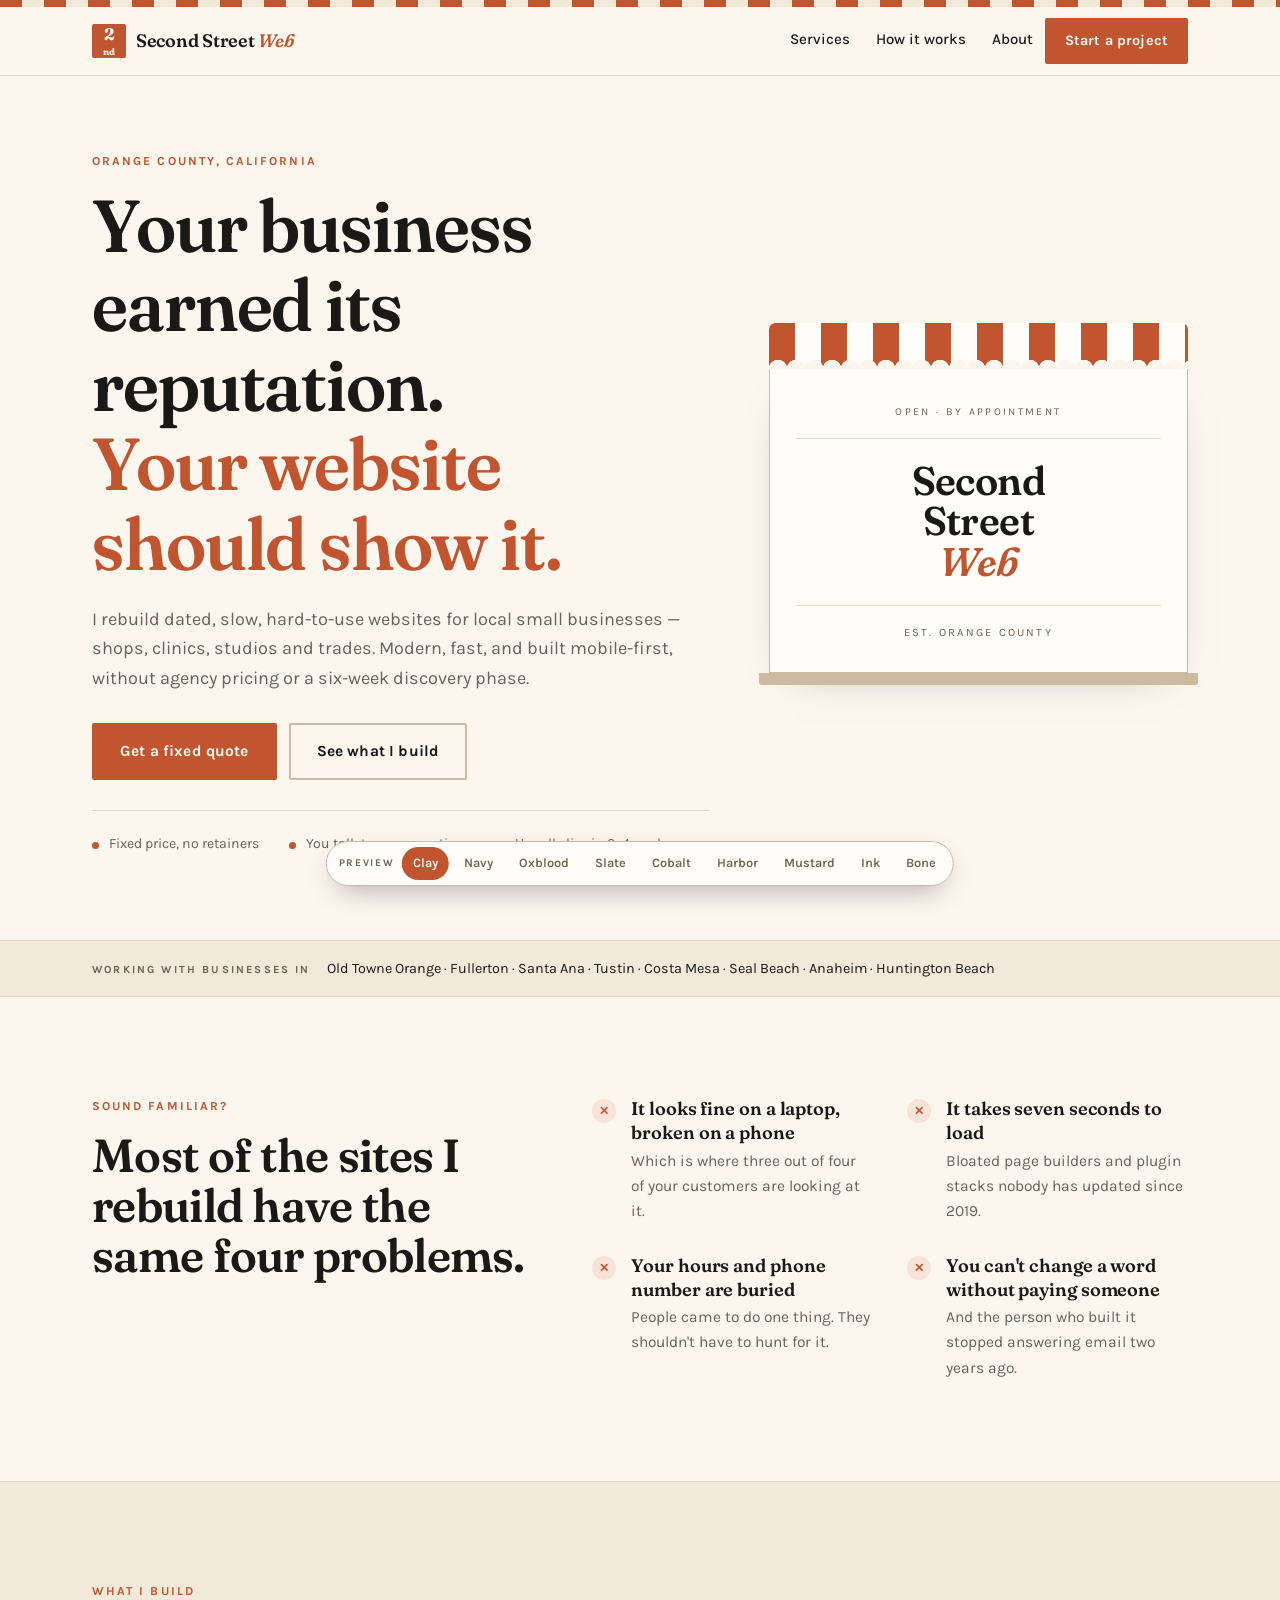
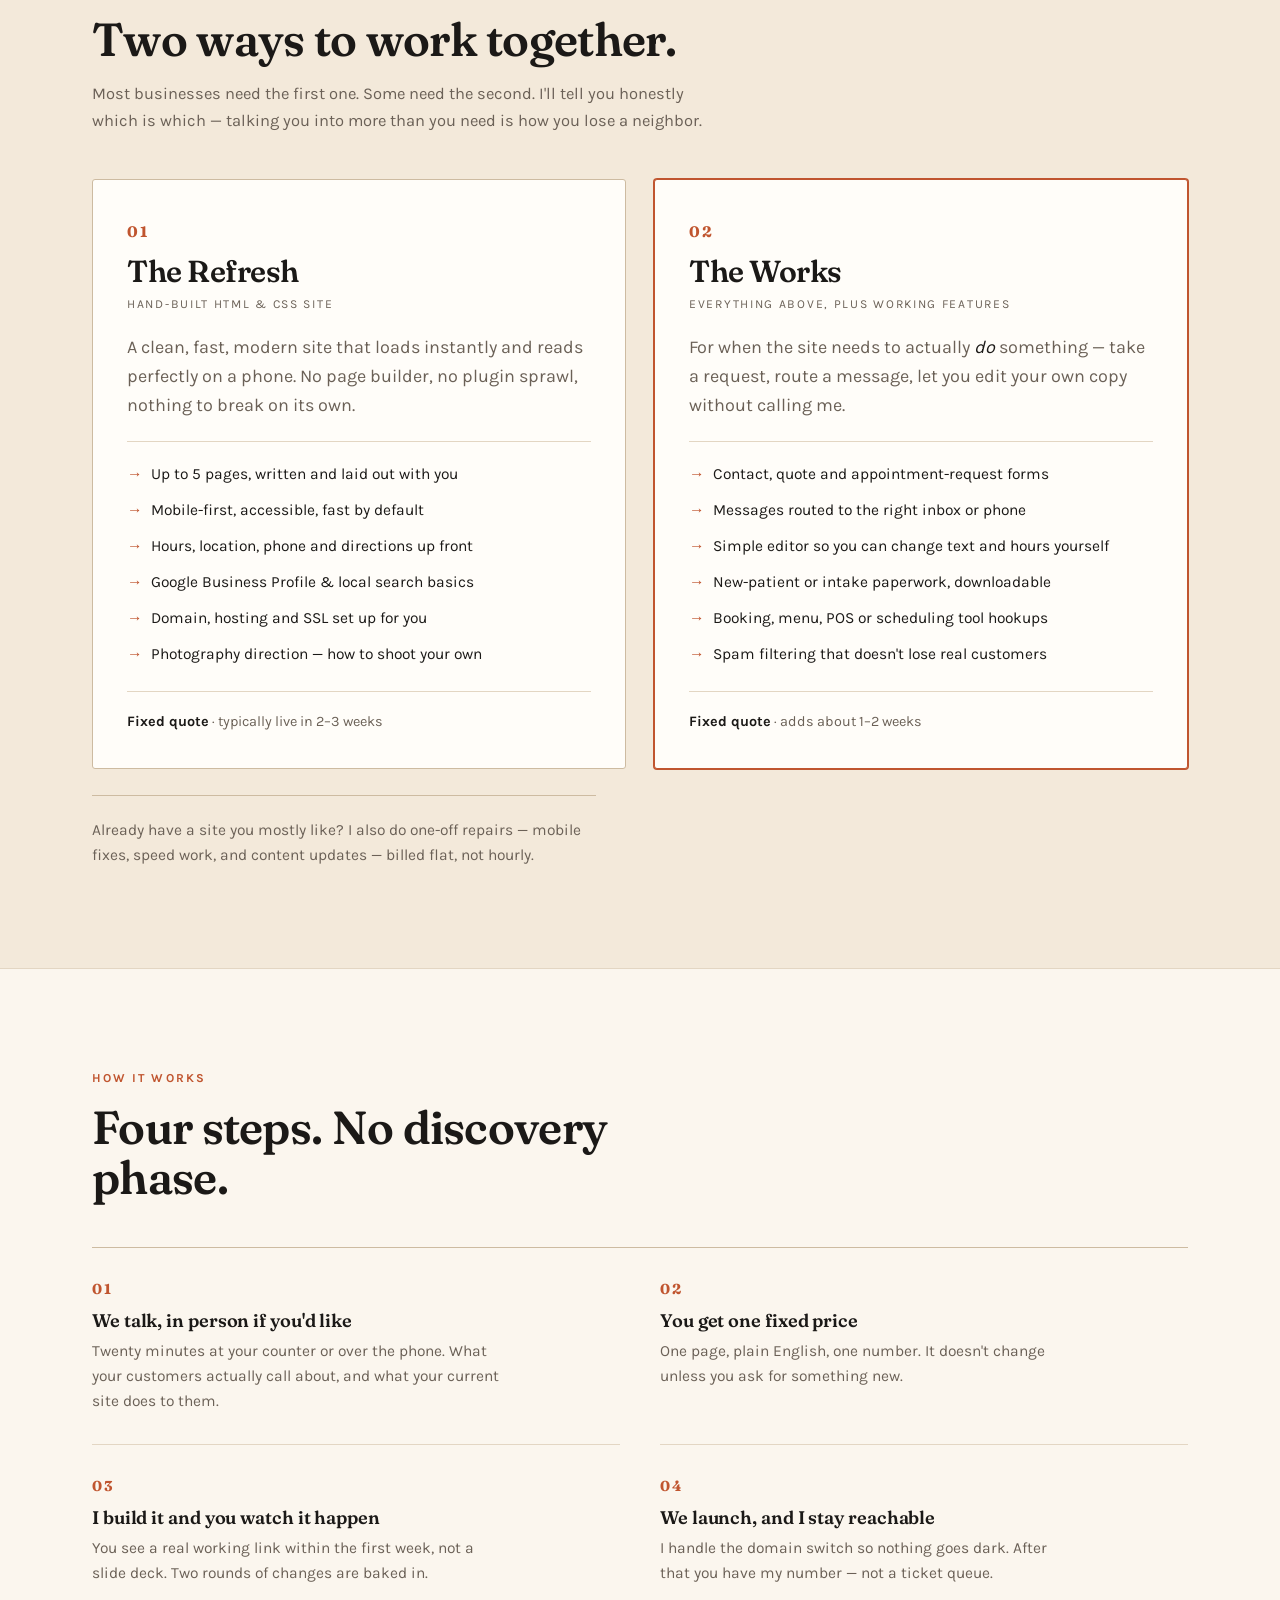
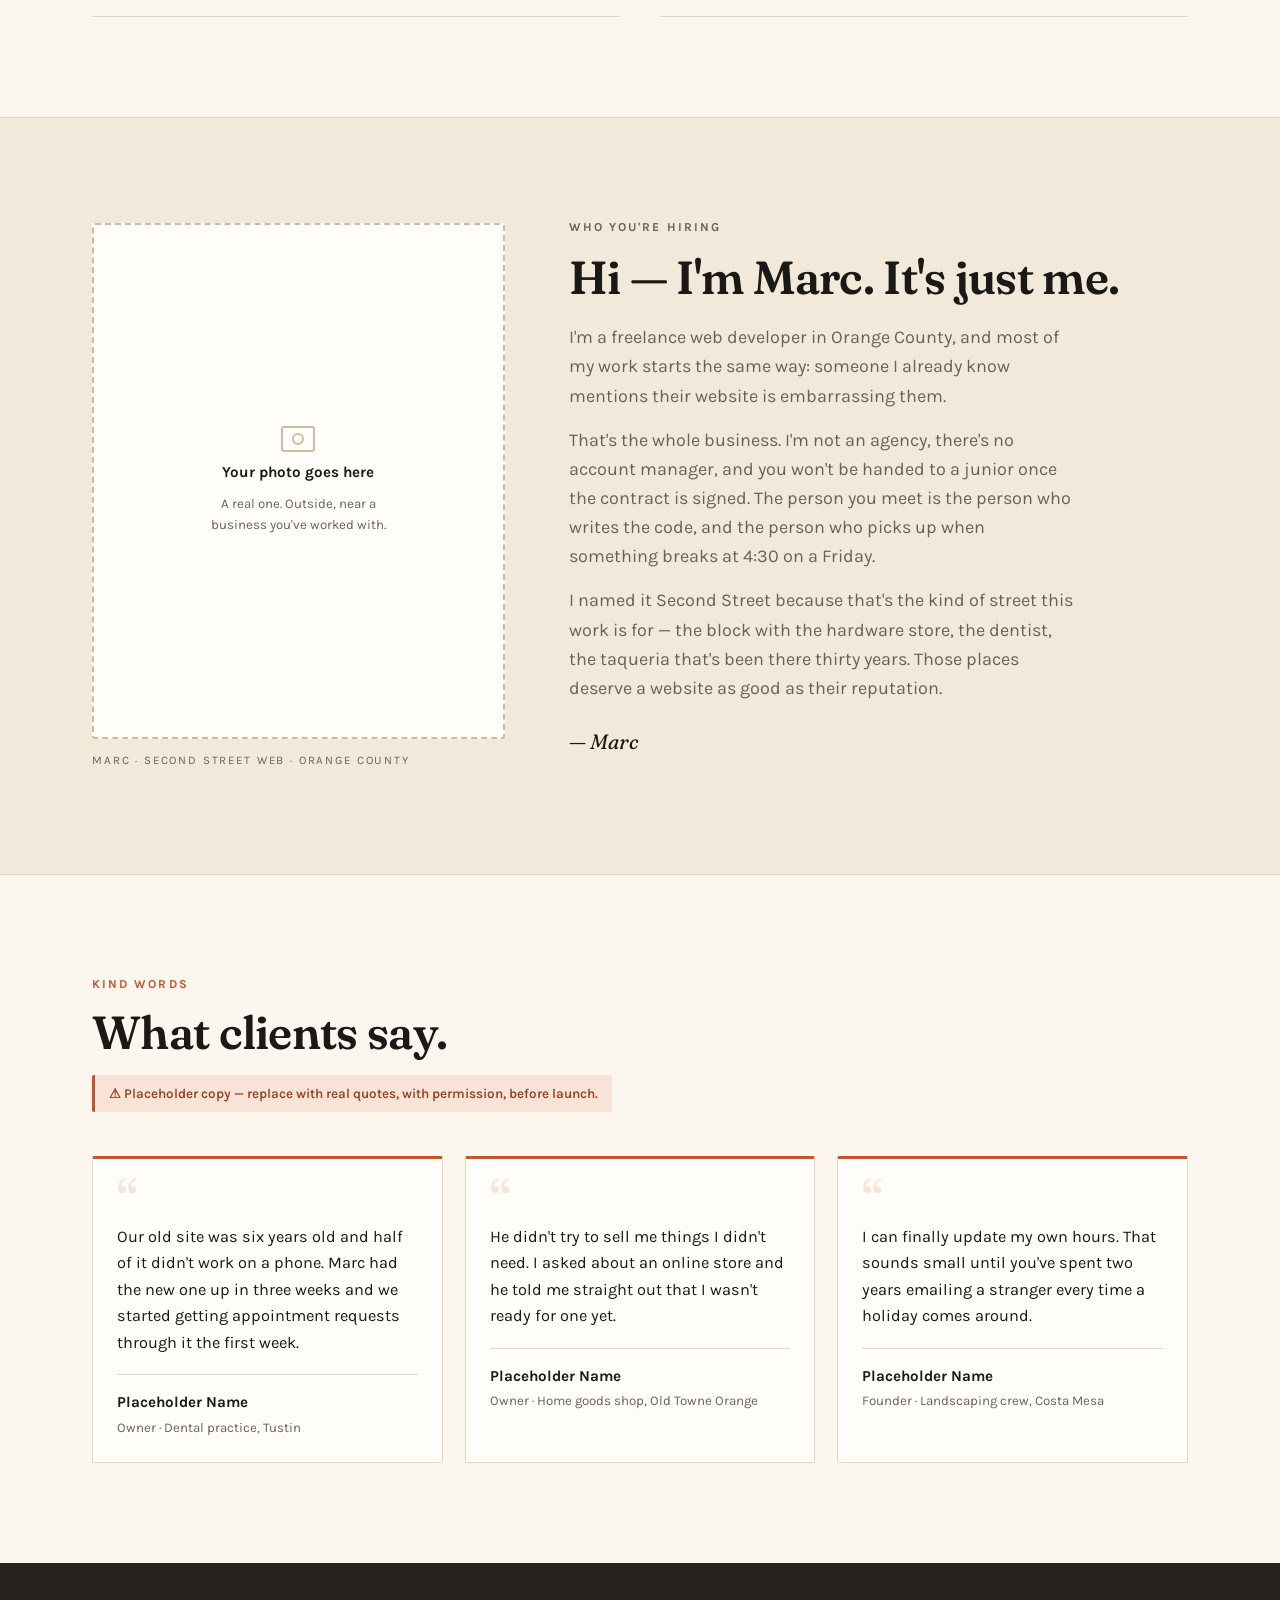
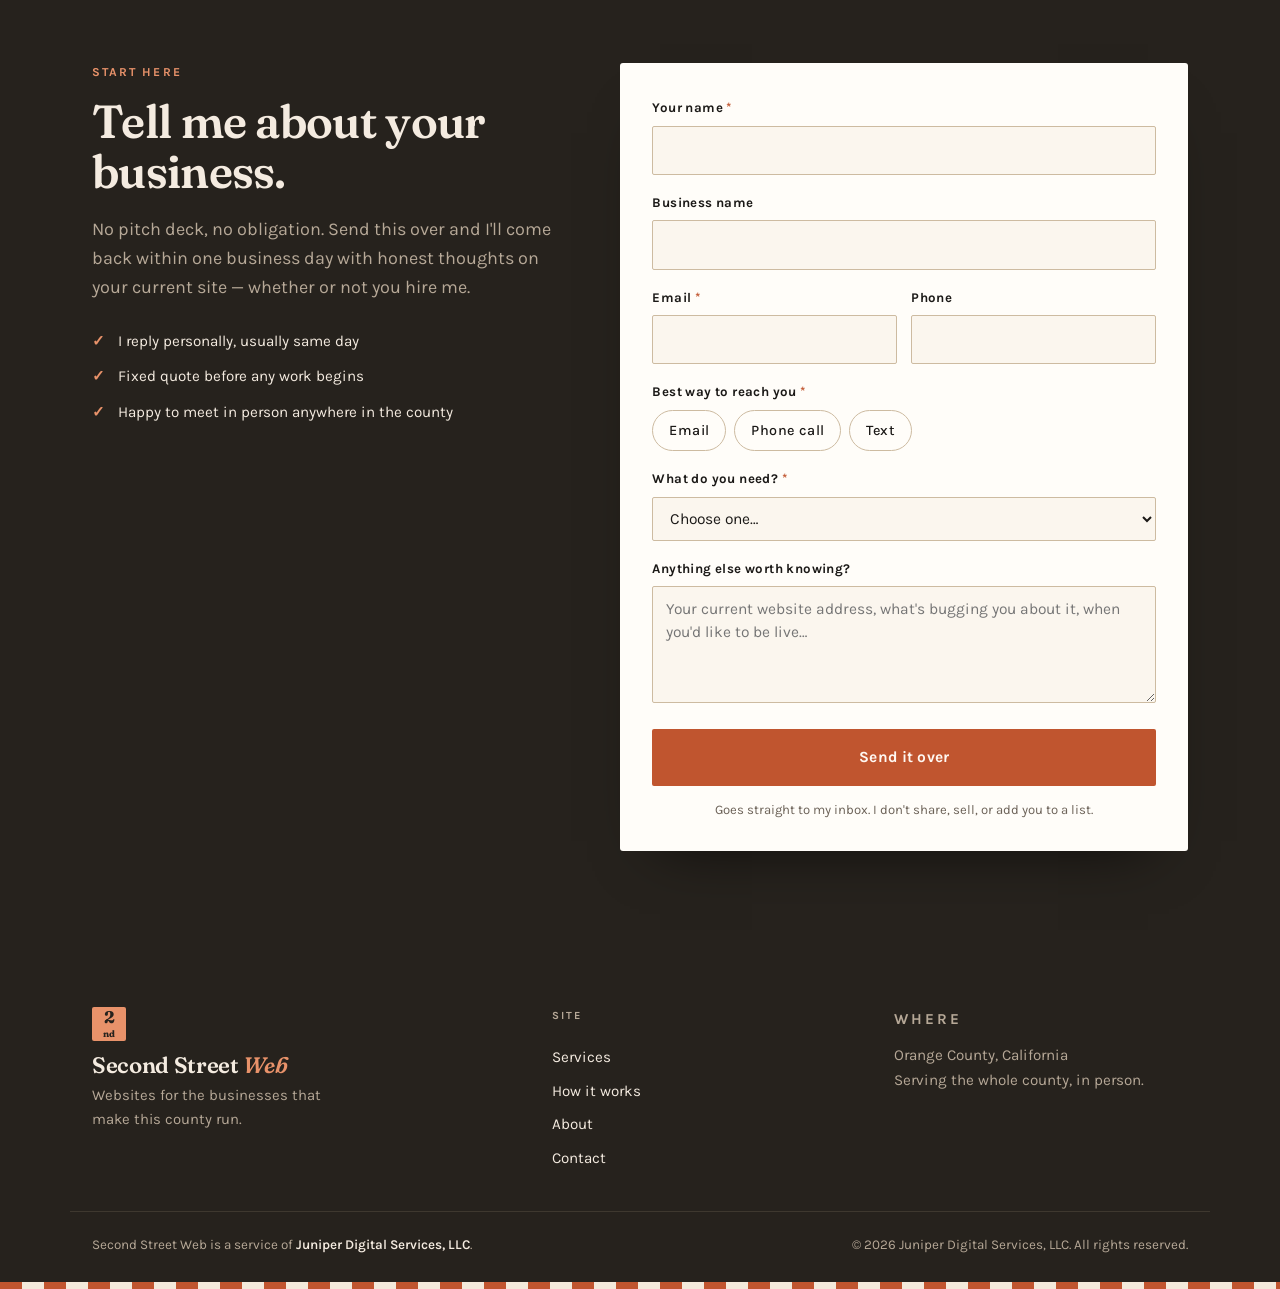
==== index.html @ a7c8b6a4 "Add six more palette options Adds slate, cobalt, harbor, mustard, ink and bone alongside the origina" ====
<!DOCTYPE html>
<html lang="en" data-theme="clay">
<head>
<meta charset="utf-8">
<meta name="viewport" content="width=device-width, initial-scale=1">
<title>Second Street Web — Websites for Orange County small businesses</title>
<meta name="description" content="Second Street Web rebuilds dated, slow websites for Orange County small businesses — retail, healthcare, trades and services. Modern, fast, mobile-first. Fixed quotes, no agency retainers.">
<link rel="preload" href="fonts/fraunces-var.woff2" as="font" type="font/woff2" crossorigin>
<link rel="preload" href="fonts/karla-var.woff2" as="font" type="font/woff2" crossorigin>
<link rel="stylesheet" href="styles.css">
</head>
<body>

<div class="awning" aria-hidden="true"></div>

<header class="site-header">
  <div class="wrap header-inner">
    <a class="wordmark" href="#top">
      <span class="wordmark-mark" aria-hidden="true">2<span>nd</span></span>
      <span class="wordmark-text">Second Street <em>Web</em></span>
    </a>
    <nav class="site-nav" aria-label="Main">
      <a href="#services">Services</a>
      <a href="#process">How it works</a>
      <a href="#about">About</a>
    </nav>
    <a class="btn btn-sm header-cta" href="#contact">Start a project</a>
    <button class="nav-toggle" type="button" id="nav-toggle"
            aria-expanded="false" aria-controls="mobile-nav" aria-label="Open menu">
      <span class="nav-toggle-bars" aria-hidden="true"></span>
    </button>
  </div>

  <div class="mobile-nav" id="mobile-nav" hidden>
    <nav class="mobile-nav-links" aria-label="Mobile">
      <a href="#services">Services</a>
      <a href="#process">How it works</a>
      <a href="#about">About</a>
      <a href="#contact">Contact</a>
    </nav>
    <a class="btn btn-block" href="#contact">Start a project</a>
  </div>
</header>

<main id="top">

  <!-- ============ HERO ============ -->
  <section class="hero">
    <div class="wrap hero-grid">
      <div class="hero-copy">
        <p class="eyebrow">Orange County, California</p>
        <h1>Your business earned its reputation.<br>
          <span class="accent">Your website should show it.</span></h1>
        <p class="lede">I rebuild dated, slow, hard-to-use websites for local small businesses —
          shops, clinics, studios and trades. Modern, fast, and built mobile-first,
          without agency pricing or a six-week discovery phase.</p>
        <div class="hero-actions">
          <a class="btn" href="#contact">Get a fixed quote</a>
          <a class="btn btn-ghost" href="#services">See what I build</a>
        </div>
        <ul class="hero-trust">
          <li>Fixed price, no retainers</li>
          <li>You talk to me, every time</li>
          <li>Usually live in 2–4 weeks</li>
        </ul>
      </div>

      <aside class="storefront" aria-label="Second Street Web storefront">
        <div class="storefront-awning" aria-hidden="true"></div>
        <div class="storefront-window">
          <p class="storefront-hours">Open · by appointment</p>
          <p class="storefront-sign">Second<br>Street<br><em>Web</em></p>
          <p class="storefront-addr">Est. Orange County</p>
        </div>
        <div class="storefront-stoop" aria-hidden="true"></div>
      </aside>
    </div>

    <div class="places" aria-label="Service area">
      <div class="wrap places-inner">
        <span class="places-label">Working with businesses in</span>
        <span class="places-list">Old Towne Orange · Fullerton · Santa Ana · Tustin · Costa Mesa · Seal Beach · Anaheim · Huntington Beach</span>
      </div>
    </div>
  </section>

  <!-- ============ PROBLEM ============ -->
  <section class="section problem">
    <div class="wrap problem-grid">
      <div class="problem-head">
        <p class="eyebrow">Sound familiar?</p>
        <h2>Most of the sites I rebuild have the same four problems.</h2>
      </div>
      <ul class="problem-list">
        <li>
          <span class="tick" aria-hidden="true">✕</span>
          <div><h3>It looks fine on a laptop, broken on a phone</h3>
          <p>Which is where three out of four of your customers are looking at it.</p></div>
        </li>
        <li>
          <span class="tick" aria-hidden="true">✕</span>
          <div><h3>It takes seven seconds to load</h3>
          <p>Bloated page builders and plugin stacks nobody has updated since 2019.</p></div>
        </li>
        <li>
          <span class="tick" aria-hidden="true">✕</span>
          <div><h3>Your hours and phone number are buried</h3>
          <p>People came to do one thing. They shouldn't have to hunt for it.</p></div>
        </li>
        <li>
          <span class="tick" aria-hidden="true">✕</span>
          <div><h3>You can't change a word without paying someone</h3>
          <p>And the person who built it stopped answering email two years ago.</p></div>
        </li>
      </ul>
    </div>
  </section>

  <!-- ============ SERVICES ============ -->
  <section class="section services" id="services">
    <div class="wrap">
      <div class="section-head">
        <p class="eyebrow">What I build</p>
        <h2>Two ways to work together.</h2>
        <p class="section-sub">Most businesses need the first one. Some need the second. I'll tell you
          honestly which is which — talking you into more than you need is how you lose a neighbor.</p>
      </div>

      <div class="tiers">
        <article class="tier">
          <p class="tier-num">01</p>
          <h3 class="tier-name">The Refresh</h3>
          <p class="tier-kind">Hand-built HTML &amp; CSS site</p>
          <p class="tier-desc">A clean, fast, modern site that loads instantly and reads perfectly on a
            phone. No page builder, no plugin sprawl, nothing to break on its own.</p>
          <ul class="tier-list">
            <li>Up to 5 pages, written and laid out with you</li>
            <li>Mobile-first, accessible, fast by default</li>
            <li>Hours, location, phone and directions up front</li>
            <li>Google Business Profile &amp; local search basics</li>
            <li>Domain, hosting and SSL set up for you</li>
            <li>Photography direction — how to shoot your own</li>
          </ul>
          <p class="tier-foot"><strong>Fixed quote</strong> · typically live in 2–3 weeks</p>
        </article>

        <article class="tier tier-featured">
          <p class="tier-num">02</p>
          <h3 class="tier-name">The Works</h3>
          <p class="tier-kind">Everything above, plus working features</p>
          <p class="tier-desc">For when the site needs to actually <em>do</em> something — take a request,
            route a message, let you edit your own copy without calling me.</p>
          <ul class="tier-list">
            <li>Contact, quote and appointment-request forms</li>
            <li>Messages routed to the right inbox or phone</li>
            <li>Simple editor so you can change text and hours yourself</li>
            <li>New-patient or intake paperwork, downloadable</li>
            <li>Booking, menu, POS or scheduling tool hookups</li>
            <li>Spam filtering that doesn't lose real customers</li>
          </ul>
          <p class="tier-foot"><strong>Fixed quote</strong> · adds about 1–2 weeks</p>
        </article>
      </div>

      <p class="tiers-note">Already have a site you mostly like? I also do one-off repairs —
        mobile fixes, speed work, and content updates — billed flat, not hourly.</p>
    </div>
  </section>

  <!-- ============ PROCESS ============ -->
  <section class="section process" id="process">
    <div class="wrap">
      <div class="section-head">
        <p class="eyebrow">How it works</p>
        <h2>Four steps. No discovery phase.</h2>
      </div>
      <ol class="steps">
        <li><span class="step-num">01</span>
          <h3>We talk, in person if you'd like</h3>
          <p>Twenty minutes at your counter or over the phone. What your customers actually
            call about, and what your current site does to them.</p></li>
        <li><span class="step-num">02</span>
          <h3>You get one fixed price</h3>
          <p>One page, plain English, one number. It doesn't change unless you ask for
            something new.</p></li>
        <li><span class="step-num">03</span>
          <h3>I build it and you watch it happen</h3>
          <p>You see a real working link within the first week, not a slide deck. Two
            rounds of changes are baked in.</p></li>
        <li><span class="step-num">04</span>
          <h3>We launch, and I stay reachable</h3>
          <p>I handle the domain switch so nothing goes dark. After that you have my
            number — not a ticket queue.</p></li>
      </ol>
    </div>
  </section>

  <!-- ============ ABOUT ============ -->
  <section class="section about" id="about">
    <div class="wrap about-grid">
      <div class="about-photo">
        <!-- Swap this block for a real photo: <img src="images/marc.jpg" alt="Marc, ..."> -->
        <div class="photo-slot">
          <span class="photo-slot-mark" aria-hidden="true"></span>
          <span class="photo-slot-text">Your photo goes here</span>
          <span class="photo-slot-hint">A real one. Outside, near a business you've worked with.</span>
        </div>
        <p class="about-caption">Marc · Second Street Web · Orange County</p>
      </div>
      <div class="about-copy">
        <p class="eyebrow">Who you're hiring</p>
        <h2>Hi — I'm Marc. It's just me.</h2>
        <p>I'm a freelance web developer in Orange County, and most of my work starts the same
          way: someone I already know mentions their website is embarrassing them.</p>
        <p>That's the whole business. I'm not an agency, there's no account manager, and you
          won't be handed to a junior once the contract is signed. The person you meet is the
          person who writes the code, and the person who picks up when something breaks at
          4:30 on a Friday.</p>
        <p>I named it Second Street because that's the kind of street this work is for — the
          block with the hardware store, the dentist, the taqueria that's been there thirty
          years. Those places deserve a website as good as their reputation.</p>
        <p class="signature">— Marc</p>
      </div>
    </div>
  </section>

  <!-- ============ TESTIMONIALS ============ -->
  <section class="section proof">
    <div class="wrap">
      <div class="section-head">
        <p class="eyebrow">Kind words</p>
        <h2>What clients say.</h2>
        <p class="section-sub placeholder-warning">⚠ Placeholder copy — replace with real quotes,
          with permission, before launch.</p>
      </div>
      <div class="quotes">
        <figure class="quote">
          <span class="quote-mark" aria-hidden="true">“</span>
          <blockquote><p>Our old site was six years old and half of it didn't work on a phone.
            Marc had the new one up in three weeks and we started getting appointment requests
            through it the first week.</p></blockquote>
          <figcaption><strong>Placeholder Name</strong><span>Owner · Dental practice, Tustin</span></figcaption>
        </figure>
        <figure class="quote">
          <span class="quote-mark" aria-hidden="true">“</span>
          <blockquote><p>He didn't try to sell me things I didn't need. I asked about an online
            store and he told me straight out that I wasn't ready for one yet.</p></blockquote>
          <figcaption><strong>Placeholder Name</strong><span>Owner · Home goods shop, Old Towne Orange</span></figcaption>
        </figure>
        <figure class="quote">
          <span class="quote-mark" aria-hidden="true">“</span>
          <blockquote><p>I can finally update my own hours. That sounds small until you've spent
            two years emailing a stranger every time a holiday comes around.</p></blockquote>
          <figcaption><strong>Placeholder Name</strong><span>Founder · Landscaping crew, Costa Mesa</span></figcaption>
        </figure>
      </div>
    </div>
  </section>

  <!-- ============ CONTACT ============ -->
  <section class="band contact" id="contact">
    <div class="wrap contact-grid">
      <div class="contact-copy">
        <p class="eyebrow">Start here</p>
        <h2>Tell me about your business.</h2>
        <p>No pitch deck, no obligation. Send this over and I'll come back within one business
          day with honest thoughts on your current site — whether or not you hire me.</p>
        <ul class="contact-points">
          <li>I reply personally, usually same day</li>
          <li>Fixed quote before any work begins</li>
          <li>Happy to meet in person anywhere in the county</li>
        </ul>
      </div>

      <form class="contact-form" action="https://api.web3forms.com/submit" method="POST">
        <!-- TODO: paste your Web3Forms access key (free at web3forms.com) -->
        <input type="hidden" name="access_key" value="YOUR-WEB3FORMS-ACCESS-KEY">
        <input type="hidden" name="subject" value="New inquiry from secondstreetweb.com">
        <input type="hidden" name="from_name" value="Second Street Web">
        <!-- Optional: send people to your own thank-you page after submitting -->
        <!-- <input type="hidden" name="redirect" value="https://secondstreetweb.com/thanks.html"> -->
        <!-- Honeypot: hidden from people, filled in by bots -->
        <input type="checkbox" name="botcheck" class="hp" tabindex="-1" autocomplete="off">

        <div class="field">
          <label for="f-name">Your name <span class="req">*</span></label>
          <input id="f-name" name="name" type="text" autocomplete="name" required>
        </div>

        <div class="field">
          <label for="f-company">Business name</label>
          <input id="f-company" name="company" type="text" autocomplete="organization">
        </div>

        <div class="field-row">
          <div class="field">
            <label for="f-email">Email <span class="req">*</span></label>
            <input id="f-email" name="email" type="email" autocomplete="email" required>
          </div>
          <div class="field">
            <label for="f-phone">Phone</label>
            <input id="f-phone" name="phone" type="tel" autocomplete="tel">
          </div>
        </div>

        <fieldset class="field choice">
          <legend>Best way to reach you <span class="req">*</span></legend>
          <div class="choices">
            <label class="pill"><input type="radio" name="preferred_contact" value="Email" required><span>Email</span></label>
            <label class="pill"><input type="radio" name="preferred_contact" value="Phone call"><span>Phone call</span></label>
            <label class="pill"><input type="radio" name="preferred_contact" value="Text message"><span>Text</span></label>
          </div>
        </fieldset>

        <div class="field">
          <label for="f-reason">What do you need? <span class="req">*</span></label>
          <select id="f-reason" name="reason" required>
            <option value="" disabled selected>Choose one…</option>
            <option>Rebuild my existing website</option>
            <option>Build a new website from scratch</option>
            <option>Add a contact, quote or booking form</option>
            <option>Fix how my site looks on phones</option>
            <option>Speed up a slow site</option>
            <option>Ongoing updates &amp; maintenance</option>
            <option>Something else / not sure yet</option>
          </select>
        </div>

        <div class="field">
          <label for="f-message">Anything else worth knowing?</label>
          <textarea id="f-message" name="message" rows="4" placeholder="Your current website address, what's bugging you about it, when you'd like to be live…"></textarea>
        </div>

        <button class="btn btn-block" type="submit">Send it over</button>
        <p class="form-note">Goes straight to my inbox. I don't share, sell, or add you to a list.</p>
      </form>
    </div>
  </section>

</main>

<footer class="site-footer">
  <div class="wrap footer-grid">
    <div class="footer-brand">
      <span class="wordmark-mark" aria-hidden="true">2<span>nd</span></span>
      <p class="footer-name">Second Street <em>Web</em></p>
      <p class="footer-tag">Websites for the businesses that make this county run.</p>
    </div>
    <nav class="footer-nav" aria-label="Footer">
      <p class="footer-head">Site</p>
      <a href="#services">Services</a>
      <a href="#process">How it works</a>
      <a href="#about">About</a>
      <a href="#contact">Contact</a>
    </nav>
    <div class="footer-meta">
      <p class="footer-head">Where</p>
      <p>Orange County, California</p>
      <p>Serving the whole county, in person.</p>
    </div>
  </div>
  <div class="wrap footer-legal">
    <p>Second Street Web is a service of <strong>Juniper Digital Services, LLC</strong>.</p>
    <p>&copy; <span id="year">2026</span> Juniper Digital Services, LLC. All rights reserved.</p>
  </div>
  <div class="awning awning-foot" aria-hidden="true"></div>
</footer>

<!-- Review-only palette switcher. Delete this block and theme.js before launch. -->
<div class="theme-switch" role="group" aria-label="Preview palette">
  <span class="theme-switch-label">Preview</span>
  <button type="button" data-theme-set="clay">Clay</button>
  <button type="button" data-theme-set="navy">Navy</button>
  <button type="button" data-theme-set="oxblood">Oxblood</button>
  <button type="button" data-theme-set="slate">Slate</button>
  <button type="button" data-theme-set="cobalt">Cobalt</button>
  <button type="button" data-theme-set="harbor">Harbor</button>
  <button type="button" data-theme-set="mustard">Mustard</button>
  <button type="button" data-theme-set="ink">Ink</button>
  <button type="button" data-theme-set="bone">Bone</button>
</div>

<script src="nav.js"></script>
<script src="theme.js"></script>
</body>
</html>
---- styles.css ----
/* =========================================================
   Second Street Web — homepage
   Type:  Fraunces (display serif, SOFT+WONK axes) / Karla (humanist sans)
   Theme: three palettes, switchable via ?theme=clay|navy|oxblood
   ========================================================= */

/* ---------- Self-hosted variable fonts ----------
   Fraunces (SOFT 40 / WONK 1 baked in, opsz + wght live) and Karla,
   subset to latin and served from this repo — no third-party requests. */
@font-face {
  font-family: "Fraunces";
  src: url("fonts/fraunces-var.woff2") format("woff2-variations"),
       url("fonts/fraunces-var.woff2") format("woff2");
  font-weight: 100 900;
  font-style: normal;
  font-display: swap;
}
@font-face {
  font-family: "Fraunces";
  src: url("fonts/fraunces-italic-var.woff2") format("woff2-variations"),
       url("fonts/fraunces-italic-var.woff2") format("woff2");
  font-weight: 100 900;
  font-style: italic;
  font-display: swap;
}
@font-face {
  font-family: "Karla";
  src: url("fonts/karla-var.woff2") format("woff2-variations"),
       url("fonts/karla-var.woff2") format("woff2");
  font-weight: 400 800;
  font-style: normal;
  font-display: swap;
}

/* ---------- Palettes ---------- */
:root,
[data-theme="clay"] {
  --paper:        #FBF6EE;
  --paper-2:      #F3E9DA;
  --card:         #FFFDF9;
  --ink:          #1B1917;
  --ink-2:        #6B6157;
  --line:         #E3D6C3;
  --line-strong:  #CDBBA1;
  --accent:       #C0552F;
  --accent-deep:  #96401F;
  --accent-soft:  #F7E3D8;
  --on-accent:    #FFF8F2;
  --band:         #26221D;
  --band-ink:     #F4EBE0;
  --band-ink-2:   #B6A897;
  --band-line:    #3E382F;
  --band-accent:  #E8926A;
}

[data-theme="navy"] {
  --paper:        #F7F5EF;
  --paper-2:      #EBE7DC;
  --card:         #FFFEFA;
  --ink:          #101F35;
  --ink-2:        #566277;
  --line:         #DCD6C7;
  --line-strong:  #C0B79F;
  --accent:       #9A6E15;
  --accent-deep:  #75520C;
  --accent-soft:  #F1E5C7;
  --on-accent:    #FFFBF0;
  --band:         #0F1E33;
  --band-ink:     #EDE8DA;
  --band-ink-2:   #93A0B5;
  --band-line:    #253550;
  --band-accent:  #DCAE45;
}

[data-theme="oxblood"] {
  --paper:        #FCF7F3;
  --paper-2:      #F3E8E1;
  --card:         #FFFCFA;
  --ink:          #1F1413;
  --ink-2:        #6D5551;
  --line:         #E7D8CF;
  --line-strong:  #CFB6AA;
  --accent:       #7E2230;
  --accent-deep:  #5A121F;
  --accent-soft:  #F5E1DE;
  --on-accent:    #FDF6F3;
  --band:         #2B1416;
  --band-ink:     #F4E8E3;
  --band-ink-2:   #B79A94;
  --band-line:    #45262A;
  --band-accent:  #DE9080;
}


/* --- Cool gray paper, petrol teal --- */
[data-theme="slate"] {
  --paper:        #F4F5F6;
  --paper-2:      #E7EAEC;
  --card:         #FFFFFF;
  --ink:          #16191C;
  --ink-2:        #5C666E;
  --line:         #DCE1E4;
  --line-strong:  #BEC7CC;
  --accent:       #0E6B72;
  --accent-deep:  #094E54;
  --accent-soft:  #DCEDEE;
  --on-accent:    #F2FBFB;
  --band:         #14181B;
  --band-ink:     #EAEEF0;
  --band-ink-2:   #909BA3;
  --band-line:    #2A3237;
  --band-accent:  #4FBFC6;
}

/* --- White paper, cobalt blue --- */
[data-theme="cobalt"] {
  --paper:        #FAFAFC;
  --paper-2:      #EEF0F7;
  --card:         #FFFFFF;
  --ink:          #0C1017;
  --ink-2:        #565E6E;
  --line:         #E1E4EC;
  --line-strong:  #C2C8D6;
  --accent:       #1B45D8;
  --accent-deep:  #1234A8;
  --accent-soft:  #E1E7FD;
  --on-accent:    #FFFFFF;
  --band:         #0B1020;
  --band-ink:     #E9ECF5;
  --band-ink-2:   #8E97AC;
  --band-line:    #1E2740;
  --band-accent:  #7E99FF;
}

/* --- Blue-gray paper, navy ink, coral accent --- */
[data-theme="harbor"] {
  --paper:        #F2F5F7;
  --paper-2:      #E4EAEF;
  --card:         #FDFEFF;
  --ink:          #12293D;
  --ink-2:        #566E80;
  --line:         #D7E0E7;
  --line-strong:  #B4C3CE;
  --accent:       #C0432E;
  --accent-deep:  #97331F;
  --accent-soft:  #FAE1DC;
  --on-accent:    #FFF7F5;
  --band:         #10293C;
  --band-ink:     #E8EFF3;
  --band-ink-2:   #91A7B5;
  --band-line:    #24455C;
  --band-accent:  #F0806A;
}

/* --- Ivory paper, ochre accent, pure black bands --- */
[data-theme="mustard"] {
  --paper:        #FCFBF4;
  --paper-2:      #F3F0E1;
  --card:         #FFFFFF;
  --ink:          #12120E;
  --ink-2:        #5F5D50;
  --line:         #E6E2CE;
  --line-strong:  #CBC5A8;
  --accent:       #966D00;
  --accent-deep:  #6F5100;
  --accent-soft:  #F6EBC8;
  --on-accent:    #FFFDF5;
  --band:         #12120E;
  --band-ink:     #F4F1E4;
  --band-ink-2:   #9C9887;
  --band-line:    #2B2A22;
  --band-accent:  #EDBB3A;
}

/* --- Dark charcoal page, amber accent --- */
[data-theme="ink"] {
  --paper:        #17181A;
  --paper-2:      #1E2023;
  --card:         #212327;
  --ink:          #F0EEE9;
  --ink-2:        #A5A29B;
  --line:         #2E3136;
  --line-strong:  #414650;
  --accent:       #E0912F;
  --accent-deep:  #F0A64B;
  --accent-soft:  #3A2C18;
  --on-accent:    #17140E;
  --band:         #0E0F11;
  --band-ink:     #F0EEE9;
  --band-ink-2:   #8E8C86;
  --band-line:    #26282C;
  --band-accent:  #E9A445;
}

/* --- Bone paper, pure black, signal red --- */
[data-theme="bone"] {
  --paper:        #FAF8F3;
  --paper-2:      #EFECE3;
  --card:         #FFFFFF;
  --ink:          #0A0A0A;
  --ink-2:        #5B5B57;
  --line:         #E2DED3;
  --line-strong:  #C3BEB0;
  --accent:       #D22B1F;
  --accent-deep:  #A11D13;
  --accent-soft:  #FADFDC;
  --on-accent:    #FFFFFF;
  --band:         #0A0A0A;
  --band-ink:     #F5F2EB;
  --band-ink-2:   #96938B;
  --band-line:    #242422;
  --band-accent:  #F0503F;
}

/* ---------- Reset ---------- */
*, *::before, *::after { box-sizing: border-box; }
html { -webkit-text-size-adjust: 100%; scroll-behavior: smooth; }
body, h1, h2, h3, p, ul, ol, li, figure, blockquote, fieldset, legend { margin: 0; padding: 0; }
ul, ol { list-style: none; }
img { max-width: 100%; display: block; }
button, input, select, textarea { font: inherit; color: inherit; }

/* ---------- Base ---------- */
body {
  background: var(--paper);
  color: var(--ink);
  font-family: "Karla", "Helvetica Neue", Arial, sans-serif;
  font-size: 17px;
  line-height: 1.62;
  -webkit-font-smoothing: antialiased;
  overflow-x: hidden;
}

h1, h2, h3, .wordmark-text, .tier-name, .storefront-sign, .footer-name {
  font-family: "Fraunces", Georgia, "Times New Roman", serif;
  font-optical-sizing: auto;
  font-weight: 600;
  line-height: 1.08;
  letter-spacing: -0.015em;
}

h1 { font-size: clamp(2.5rem, 7.4vw, 4.6rem); }
h2 { font-size: clamp(1.85rem, 4.6vw, 2.9rem); }
h3 { font-size: 1.14rem; line-height: 1.3; letter-spacing: -0.005em; }

a { color: var(--accent); text-decoration-thickness: 1px; text-underline-offset: 3px; }

.wrap { width: 100%; max-width: 1140px; margin: 0 auto; padding: 0 22px; }

.eyebrow {
  font-size: 0.76rem;
  font-weight: 700;
  letter-spacing: 0.17em;
  text-transform: uppercase;
  color: var(--accent);
  margin-bottom: 14px;
}

.accent { color: var(--accent); }

/* ---------- Awning stripe ---------- */
.awning {
  height: 7px;
  background: repeating-linear-gradient(
    90deg,
    var(--accent) 0 22px,
    var(--paper-2) 22px 44px
  );
}
.awning-foot { height: 7px; }

/* ---------- Buttons ---------- */
.btn {
  display: inline-block;
  background: var(--accent);
  color: var(--on-accent);
  font-weight: 700;
  font-size: 0.97rem;
  letter-spacing: 0.01em;
  padding: 14px 26px;
  border: 2px solid var(--accent);
  border-radius: 2px;
  text-decoration: none;
  cursor: pointer;
  transition: background .15s ease, border-color .15s ease, transform .15s ease;
}
.btn:hover { background: var(--accent-deep); border-color: var(--accent-deep); transform: translateY(-1px); }
.btn-sm { padding: 9px 14px; font-size: 0.82rem; white-space: nowrap; }
.btn-ghost { background: transparent; color: var(--ink); border-color: var(--line-strong); }
.btn-ghost:hover { background: transparent; border-color: var(--ink); color: var(--ink); }
.btn-block { width: 100%; text-align: center; }

/* ---------- Header ---------- */
.site-header {
  position: sticky; top: 0; z-index: 40;
  background: var(--paper);
  background: color-mix(in srgb, var(--paper) 92%, transparent);
  backdrop-filter: blur(8px);
  border-bottom: 1px solid var(--line);
}
.header-inner {
  display: flex; align-items: center; gap: 12px;
  min-height: 68px;
}
.wordmark { display: flex; align-items: center; gap: 10px; text-decoration: none; color: var(--ink); margin-right: auto; }
.wordmark-mark {
  display: grid; place-items: center;
  width: 34px; height: 34px;
  background: var(--accent); color: var(--on-accent);
  font-family: "Fraunces", Georgia, serif;
  font-weight: 700; font-size: 1.05rem;
  border-radius: 2px;
  line-height: 1;
}
.wordmark-mark span { font-size: 0.55em; vertical-align: super; }
.wordmark-text { font-size: 1rem; white-space: nowrap; }
.wordmark-text em { font-style: italic; color: var(--accent); }
.site-nav { display: none; gap: 26px; }
.header-cta { display: none; }
.site-nav a {
  color: var(--ink); text-decoration: none; font-size: 0.94rem; font-weight: 500;
  padding-bottom: 2px; border-bottom: 2px solid transparent;
}
.site-nav a:hover { border-bottom-color: var(--accent); }

/* ---------- Mobile nav ---------- */
.nav-toggle {
  margin-left: auto;
  width: 44px; height: 44px;
  display: grid; place-items: center;
  background: transparent;
  border: 1px solid var(--line-strong);
  border-radius: 2px;
  cursor: pointer;
}
.nav-toggle-bars,
.nav-toggle-bars::before,
.nav-toggle-bars::after {
  display: block;
  width: 19px; height: 2px;
  background: var(--ink);
  border-radius: 2px;
  transition: transform .18s ease, opacity .18s ease;
}
.nav-toggle-bars { position: relative; }
.nav-toggle-bars::before,
.nav-toggle-bars::after { content: ""; position: absolute; left: 0; }
.nav-toggle-bars::before { top: -6px; }
.nav-toggle-bars::after  { top: 6px; }

.nav-open .nav-toggle { border-color: var(--accent); }
.nav-open .nav-toggle-bars { background: transparent; }
.nav-open .nav-toggle-bars::before { top: 0; transform: rotate(45deg); background: var(--accent); }
.nav-open .nav-toggle-bars::after  { top: 0; transform: rotate(-45deg); background: var(--accent); }

.mobile-nav {
  position: absolute;
  top: 100%; left: 0; right: 0;
  background: var(--paper);
  border-bottom: 1px solid var(--line);
  box-shadow: 0 18px 30px -22px rgba(0,0,0,.55);
  padding: 8px 22px 22px;
}
.mobile-nav[hidden] { display: none; }
.mobile-nav-links { display: grid; }
.mobile-nav-links a {
  color: var(--ink);
  text-decoration: none;
  font-family: "Fraunces", Georgia, serif;
  font-size: 1.35rem;
  padding: 15px 0;
  border-bottom: 1px solid var(--line);
}
.mobile-nav-links a:hover { color: var(--accent); }
.mobile-nav .btn { margin-top: 20px; }

/* ---------- Sections ---------- */
.section { padding: 74px 0; }
.section-head { max-width: 640px; margin-bottom: 44px; }
.section-sub { color: var(--ink-2); margin-top: 16px; font-size: 1.03rem; }

/* ---------- Hero ---------- */
.hero { padding-top: 56px; }
.hero-grid { display: grid; gap: 46px; padding-bottom: 62px; }
.hero-copy h1 { margin-bottom: 22px; }
.lede { font-size: 1.13rem; color: var(--ink-2); max-width: 34em; }
.hero-actions { display: flex; flex-wrap: wrap; gap: 12px; margin-top: 30px; }
.hero-actions .btn { flex: 1 1 220px; text-align: center; }
.hero-trust {
  display: flex; flex-wrap: wrap; gap: 8px 22px;
  margin-top: 30px; padding-top: 22px;
  border-top: 1px solid var(--line);
  font-size: 0.88rem; color: var(--ink-2);
}
.hero-trust li { position: relative; padding-left: 17px; }
.hero-trust li::before {
  content: ""; position: absolute; left: 0; top: 0.62em;
  width: 7px; height: 7px; background: var(--accent); border-radius: 50%;
}

/* Storefront illustration (pure CSS — no stock photo) */
.storefront { position: relative; max-width: 380px; width: 100%; justify-self: center; }
.storefront-awning {
  height: 46px;
  background: repeating-linear-gradient(90deg, var(--accent) 0 26px, var(--card) 26px 52px);
  border-radius: 6px 6px 0 0;
  -webkit-mask: radial-gradient(circle 9px at 50% 100%, transparent 9px, #000 9.5px) 0 0 / 18px 100% repeat-x;
  mask: radial-gradient(circle 9px at 50% 100%, transparent 9px, #000 9.5px) 0 0 / 18px 100% repeat-x;
}
.storefront-window {
  background: var(--card);
  border: 1px solid var(--line-strong);
  border-top: none;
  padding: 34px 26px 30px;
  text-align: center;
  box-shadow: 0 18px 40px -28px rgba(0,0,0,.5);
}
.storefront-hours {
  font-size: 0.66rem; letter-spacing: 0.22em; text-transform: uppercase;
  color: var(--ink-2); padding-bottom: 18px; margin-bottom: 22px;
  border-bottom: 1px solid var(--line);
}
.storefront-sign { font-size: 2.5rem; line-height: 1.02; }
.storefront-sign em { font-style: italic; color: var(--accent); }
.storefront-addr {
  margin-top: 22px; padding-top: 18px; border-top: 1px solid var(--line);
  font-size: 0.7rem; letter-spacing: 0.2em; text-transform: uppercase; color: var(--ink-2);
}
.storefront-stoop {
  height: 12px; background: var(--line-strong);
  border-radius: 0 0 3px 3px;
  margin: 0 -10px;
}

/* Service-area strip */
.places { border-top: 1px solid var(--line); border-bottom: 1px solid var(--line); background: var(--paper-2); }
.places-inner {
  display: flex; flex-wrap: wrap; align-items: baseline; gap: 6px 16px;
  padding-top: 16px; padding-bottom: 16px;
}
.places-label {
  font-size: 0.68rem; letter-spacing: 0.2em; text-transform: uppercase;
  font-weight: 700; color: var(--ink-2);
}
.places-list { font-size: 0.9rem; color: var(--ink); }

/* ---------- Problem ---------- */
.problem-grid { display: grid; gap: 40px; }
.problem-head h2 { max-width: 12em; }
.problem-list { display: grid; gap: 26px; }
.problem-list li { display: flex; gap: 15px; align-items: flex-start; }
.tick {
  flex: 0 0 auto; width: 24px; height: 24px; margin-top: 2px;
  display: grid; place-items: center;
  background: var(--accent-soft); color: var(--accent);
  border-radius: 50%; font-size: 0.72rem; font-weight: 700;
}
.problem-list h3 { margin-bottom: 4px; }
.problem-list p { color: var(--ink-2); font-size: 0.97rem; }

/* ---------- Services ---------- */
.services { background: var(--paper-2); border-top: 1px solid var(--line); border-bottom: 1px solid var(--line); }
.tiers { display: grid; gap: 24px; }
.tier {
  background: var(--card);
  border: 1px solid var(--line-strong);
  border-radius: 3px;
  padding: 34px 28px 30px;
  position: relative;
}
.tier-featured { border-color: var(--accent); box-shadow: 0 0 0 1px var(--accent); }
.tier-num {
  font-family: "Fraunces", Georgia, serif;
  font-size: 0.95rem; font-weight: 700; letter-spacing: 0.14em;
  color: var(--accent); margin-bottom: 10px;
}
.tier-name { font-size: 1.9rem; }
.tier-kind {
  font-size: 0.76rem; letter-spacing: 0.14em; text-transform: uppercase;
  color: var(--ink-2); margin: 8px 0 18px;
}
.tier-desc { color: var(--ink-2); padding-bottom: 20px; border-bottom: 1px solid var(--line); }
.tier-desc em { color: var(--ink); font-style: italic; }
.tier-list { margin: 20px 0 24px; display: grid; gap: 11px; }
.tier-list li { position: relative; padding-left: 24px; font-size: 0.97rem; }
.tier-list li::before {
  content: "→"; position: absolute; left: 0; top: 0;
  color: var(--accent); font-weight: 700;
}
.tier-foot {
  font-size: 0.9rem; color: var(--ink-2);
  padding-top: 18px; border-top: 1px solid var(--line);
}
.tier-foot strong { color: var(--ink); }
.tiers-note {
  margin-top: 26px; padding-top: 22px; border-top: 1px solid var(--line-strong);
  color: var(--ink-2); font-size: 0.97rem; max-width: 56ch;
}

/* ---------- Process ---------- */
.steps { display: grid; gap: 0; border-top: 1px solid var(--line-strong); }
.steps li { padding: 26px 0; border-bottom: 1px solid var(--line); }
.step-num {
  display: block;
  font-family: "Fraunces", Georgia, serif;
  font-size: 0.9rem; font-weight: 700; letter-spacing: 0.16em;
  color: var(--accent); margin-bottom: 8px;
}
.steps h3 { margin-bottom: 6px; }
.steps p { color: var(--ink-2); font-size: 0.97rem; max-width: 46ch; }

/* ---------- About ---------- */
.about { background: var(--paper-2); border-top: 1px solid var(--line); border-bottom: 1px solid var(--line); }
.about-grid { display: grid; gap: 38px; }
.photo-slot {
  aspect-ratio: 4 / 5;
  border: 2px dashed var(--line-strong);
  background: var(--card);
  border-radius: 3px;
  display: grid; place-content: center; justify-items: center; gap: 8px;
  padding: 24px; text-align: center;
}
.photo-slot-mark {
  width: 34px; height: 26px;
  border: 2px solid var(--line-strong); border-radius: 3px;
  position: relative;
}
.photo-slot-mark::after {
  content: ""; position: absolute; inset: 5px 9px;
  border: 2px solid var(--line-strong); border-radius: 50%;
}
.photo-slot-text { font-weight: 700; font-size: 0.95rem; }
.photo-slot-hint { font-size: 0.83rem; color: var(--ink-2); max-width: 22ch; }
.about-caption {
  margin-top: 12px; font-size: 0.72rem; letter-spacing: 0.16em;
  text-transform: uppercase; color: var(--ink-2);
}
.about-copy h2 { margin-bottom: 20px; }
.about-copy p { color: var(--ink-2); margin-bottom: 15px; max-width: 46ch; }
.signature {
  font-family: "Fraunces", Georgia, serif;
  font-style: italic; font-size: 1.3rem; color: var(--ink) !important;
  margin-top: 22px !important;
}

/* ---------- Testimonials ---------- */
.placeholder-warning {
  display: inline-block;
  background: var(--accent-soft); color: var(--accent-deep);
  font-size: 0.84rem; font-weight: 600;
  padding: 8px 14px; border-radius: 2px;
  border-left: 3px solid var(--accent);
}
.quotes { display: grid; gap: 22px; }
.quote {
  background: var(--card);
  border: 1px solid var(--line);
  border-top: 3px solid var(--accent);
  border-radius: 2px;
  padding: 26px 24px 24px;
  position: relative;
}
.quote-mark {
  font-family: "Fraunces", Georgia, serif;
  font-size: 3.4rem; line-height: 0.6; color: var(--accent-soft);
  display: block; margin-bottom: 6px;
}
.quote blockquote p { font-size: 1.02rem; }
.quote figcaption {
  margin-top: 18px; padding-top: 15px; border-top: 1px solid var(--line);
  display: grid; gap: 2px;
}
.quote figcaption strong { font-size: 0.95rem; }
.quote figcaption span { font-size: 0.83rem; color: var(--ink-2); }

/* ---------- Contact band ---------- */
.band {
  background: var(--band);
  color: var(--band-ink);
  padding: 74px 0;
}
.band .eyebrow { color: var(--band-accent); }
.band h2 { color: var(--band-ink); }
.contact-grid { display: grid; gap: 40px; }
.contact-copy h2 { margin-bottom: 18px; }
.contact-copy > p { color: var(--band-ink-2); max-width: 42ch; }
.contact-points { margin-top: 26px; display: grid; gap: 11px; }
.contact-points li {
  position: relative; padding-left: 26px;
  font-size: 0.95rem; color: var(--band-ink);
}
.contact-points li::before {
  content: "✓"; position: absolute; left: 0; top: 0;
  color: var(--band-accent); font-weight: 700;
}

.contact-form {
  background: var(--card);
  color: var(--ink);
  border-radius: 3px;
  padding: 28px 24px 26px;
  box-shadow: 0 30px 60px -40px rgba(0,0,0,.8);
}
.hp { position: absolute; left: -9999px; opacity: 0; }
.field { margin-bottom: 17px; border: 0; }
.field label, .field legend {
  display: block; font-size: 0.83rem; font-weight: 700;
  letter-spacing: 0.03em; margin-bottom: 7px;
}
.req { color: var(--accent); }
.field input[type="text"], .field input[type="email"], .field input[type="tel"],
.field select, .field textarea {
  width: 100%;
  background: var(--paper);
  border: 1px solid var(--line-strong);
  border-radius: 2px;
  padding: 11px 13px;
  font-size: 0.97rem;
  transition: border-color .15s ease, box-shadow .15s ease;
}
.field textarea { resize: vertical; line-height: 1.5; }
.field input:focus, .field select:focus, .field textarea:focus {
  outline: none;
  border-color: var(--accent);
  box-shadow: 0 0 0 3px var(--accent-soft);
}
.field-row { display: grid; gap: 0; }
.choices { display: flex; flex-wrap: wrap; gap: 8px; }
.pill { position: relative; margin: 0 !important; }
.pill input { position: absolute; opacity: 0; width: 0; height: 0; }
.pill span {
  display: inline-block;
  border: 1px solid var(--line-strong);
  border-radius: 999px;
  padding: 8px 16px;
  font-size: 0.9rem; font-weight: 500;
  cursor: pointer;
  transition: all .15s ease;
}
.pill input:checked + span {
  background: var(--accent); border-color: var(--accent); color: var(--on-accent); font-weight: 700;
}
.pill input:focus-visible + span { box-shadow: 0 0 0 3px var(--accent-soft); }
.form-note { margin-top: 13px; font-size: 0.82rem; color: var(--ink-2); text-align: center; }

/* ---------- Footer ---------- */
.site-footer { background: var(--band); color: var(--band-ink); padding-top: 56px; position: relative; }
.footer-grid { display: grid; gap: 34px; padding-bottom: 40px; }
.footer-brand .wordmark-mark { background: var(--band-accent); color: var(--band); }
.footer-name { font-size: 1.4rem; margin-top: 12px; }
.footer-name em { font-style: italic; color: var(--band-accent); }
.footer-tag { color: var(--band-ink-2); font-size: 0.93rem; margin-top: 6px; max-width: 28ch; }
.footer-head {
  font-size: 0.68rem; letter-spacing: 0.2em; text-transform: uppercase;
  font-weight: 700; color: var(--band-ink-2); margin-bottom: 12px;
}
.footer-nav { display: grid; gap: 9px; align-content: start; }
.footer-nav a { color: var(--band-ink); text-decoration: none; font-size: 0.95rem; width: fit-content; }
.footer-nav a:hover { color: var(--band-accent); }
.footer-meta p { color: var(--band-ink-2); font-size: 0.95rem; }
.footer-legal {
  border-top: 1px solid var(--band-line);
  padding-top: 22px; padding-bottom: 26px;
  display: grid; gap: 6px;
  font-size: 0.84rem; color: var(--band-ink-2);
}
.footer-legal strong { color: var(--band-ink); font-weight: 600; }

/* ---------- Review-only palette switcher ---------- */
.theme-switch {
  position: fixed; z-index: 90;
  left: 50%; transform: translateX(-50%);
  bottom: 14px;
  max-width: min(94vw, 900px);
  overflow-x: auto;
  scrollbar-width: none;
  display: flex; align-items: center; gap: 4px; flex-wrap: nowrap;
  background: var(--card);
  border: 1px solid var(--line-strong);
  border-radius: 999px;
  padding: 5px 6px 5px 12px;
  box-shadow: 0 10px 30px -12px rgba(0,0,0,.45);
}
.theme-switch::-webkit-scrollbar { display: none; }
.theme-switch-label {
  font-size: 0.64rem; letter-spacing: 0.16em; text-transform: uppercase;
  font-weight: 700; color: var(--ink-2); margin-right: 4px; flex: 0 0 auto;
}
.theme-switch button {
  border: 0; background: transparent; color: var(--ink-2);
  font-size: 0.8rem; font-weight: 600;
  padding: 6px 11px; border-radius: 999px; cursor: pointer;
  flex: 0 0 auto; white-space: nowrap;
}
.theme-switch button:hover { color: var(--ink); }
.theme-switch button[aria-pressed="true"] { background: var(--accent); color: var(--on-accent); }

/* =========================================================
   Responsive — mobile-first, scaled up from here
   ========================================================= */
@media (min-width: 520px) {
  .wordmark-text { font-size: 1.13rem; }
  .btn-sm { padding: 9px 18px; font-size: 0.9rem; }
  .hero-actions .btn { flex: 0 0 auto; }
}

@media (min-width: 620px) {
  .field-row { grid-template-columns: 1fr 1fr; gap: 0 14px; }
  .contact-form { padding: 34px 32px 30px; }
  .quotes { grid-template-columns: 1fr 1fr; }
  .quotes .quote:first-child { grid-column: 1 / -1; }
  .steps { grid-template-columns: 1fr 1fr; column-gap: 40px; }
  .storefront { max-width: 420px; }
}

@media (min-width: 900px) {
  body { font-size: 18px; }
  .section { padding: 100px 0; }
  .band { padding: 100px 0; }
  .site-nav { display: flex; }
  .header-cta { display: inline-block; }
  .nav-toggle { display: none; }
  .mobile-nav { display: none !important; }
  .hero { padding-top: 76px; }
  .hero-grid { grid-template-columns: 1.25fr 0.85fr; align-items: center; gap: 60px; padding-bottom: 84px; }
  .hero-trust { gap: 10px 30px; }
  .problem-grid { grid-template-columns: 0.85fr 1.15fr; gap: 60px; align-items: start; }
  .problem-list { grid-template-columns: 1fr 1fr; gap: 30px 34px; }
  .tiers { grid-template-columns: 1fr 1fr; gap: 28px; }
  .tier { padding: 40px 34px 34px; }
  .quotes { grid-template-columns: repeat(3, 1fr); }
  .quotes .quote:first-child { grid-column: auto; }
  .about-grid { grid-template-columns: 0.8fr 1.2fr; gap: 64px; align-items: center; }
  .contact-grid { grid-template-columns: 0.9fr 1.1fr; gap: 64px; align-items: start; }
  .footer-grid { grid-template-columns: 1.4fr 1fr 1fr; gap: 48px; }
  .footer-legal { grid-template-columns: 1fr auto; align-items: center; }
  .footer-legal p:last-child { text-align: right; }
  .steps li { padding: 30px 0; }
}

@media (prefers-reduced-motion: reduce) {
  html { scroll-behavior: auto; }
  * { transition: none !important; }
}
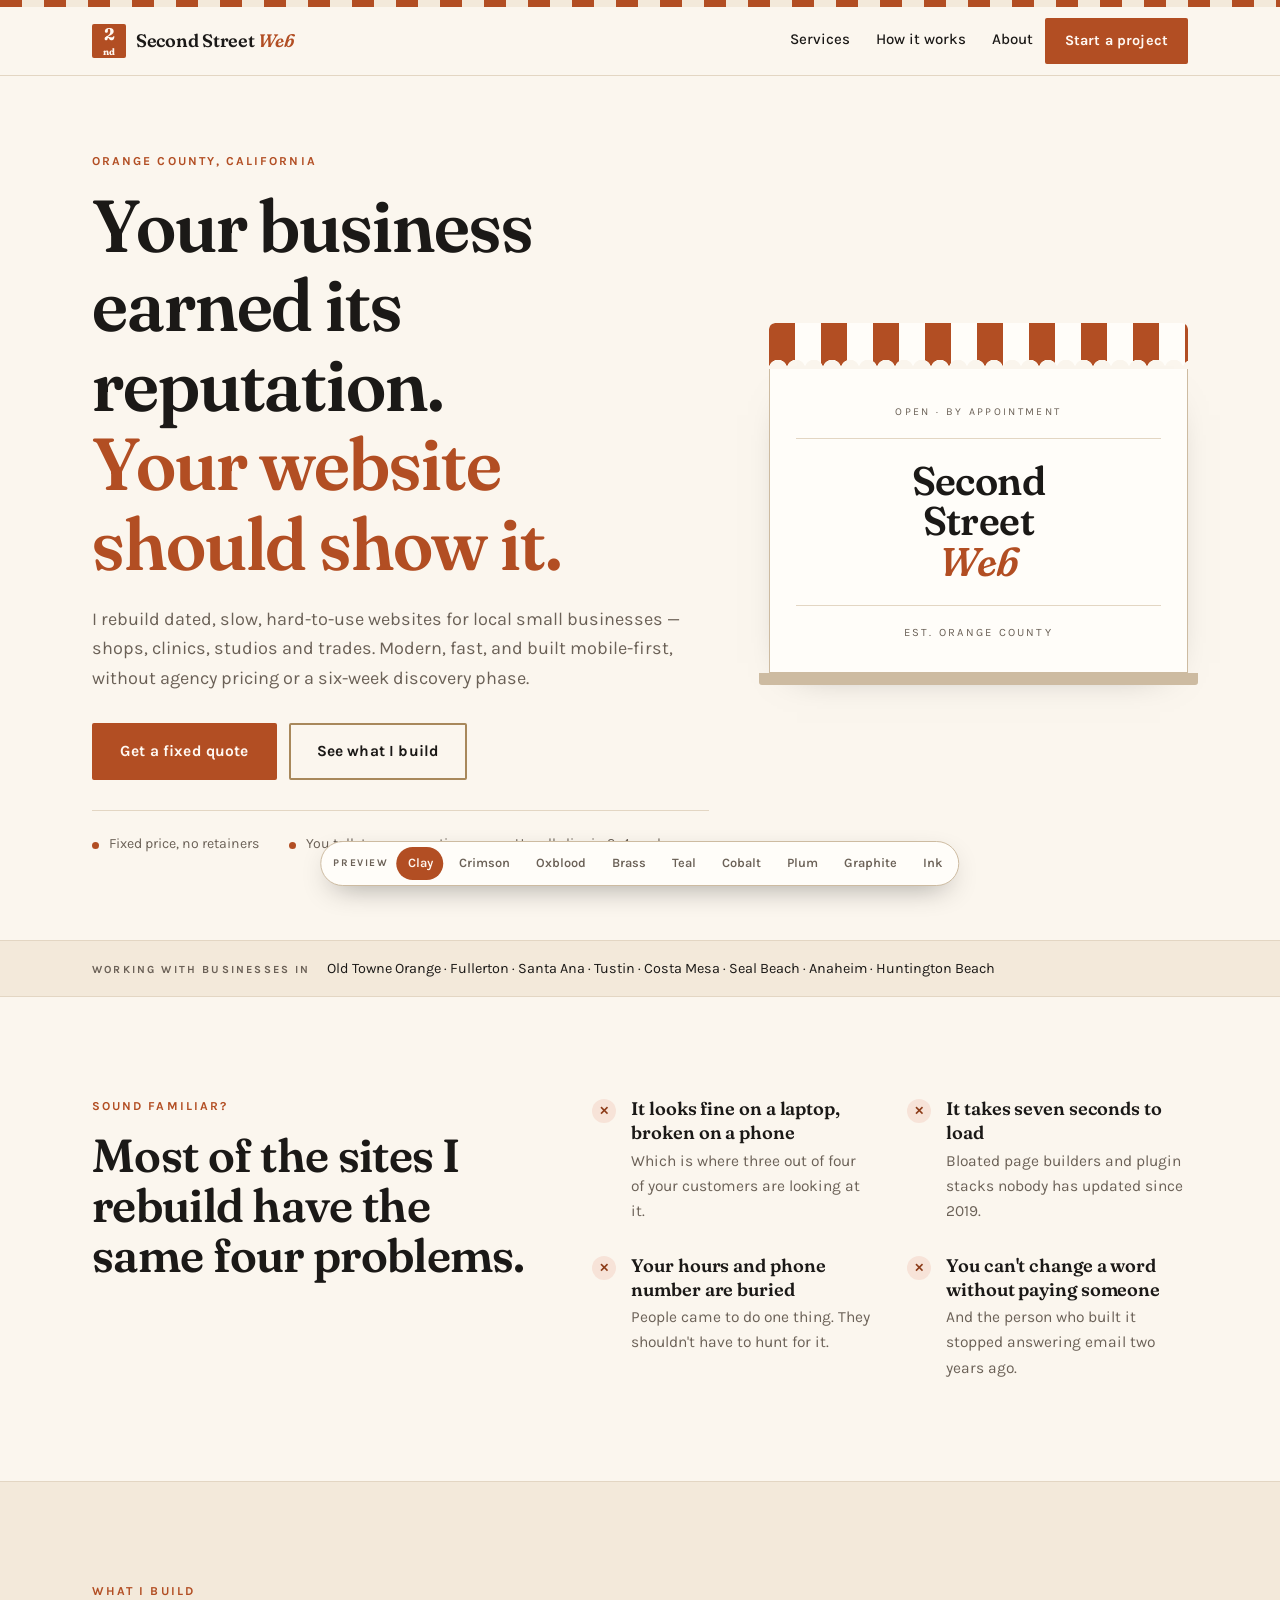
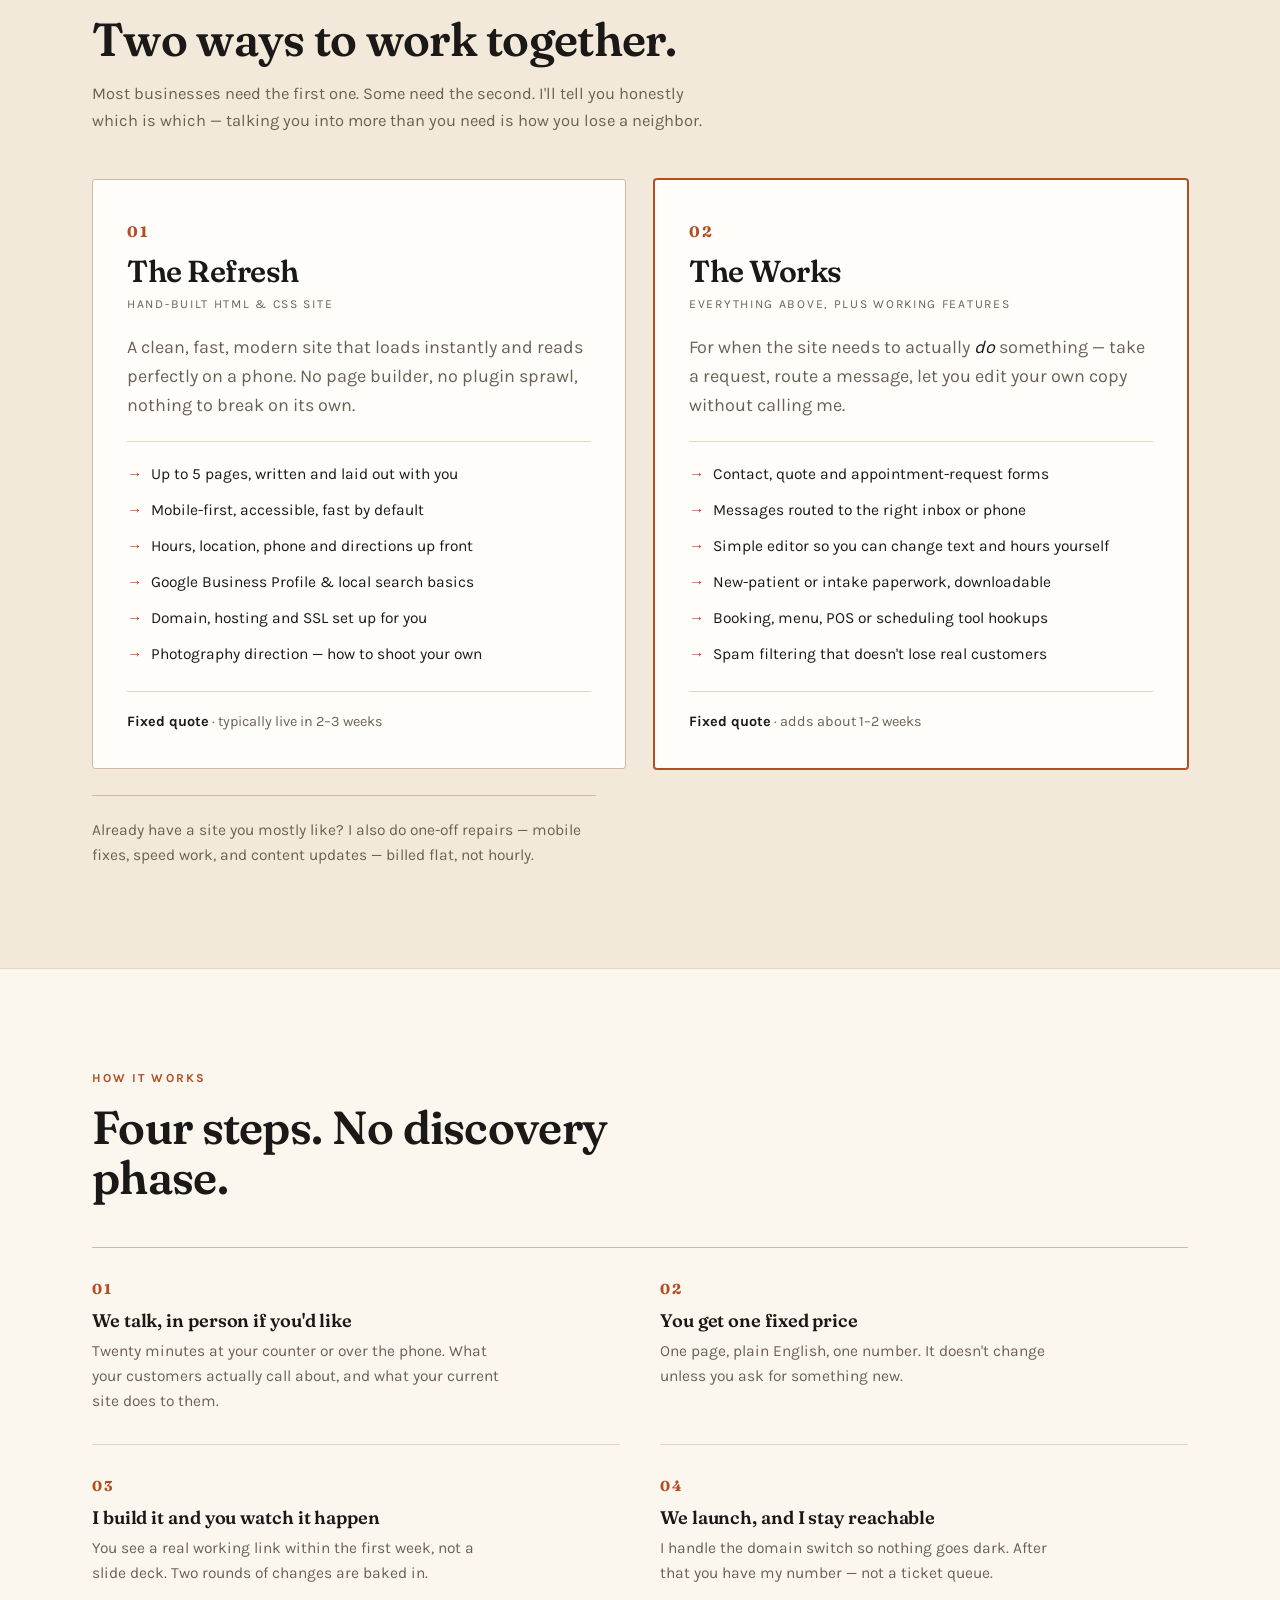
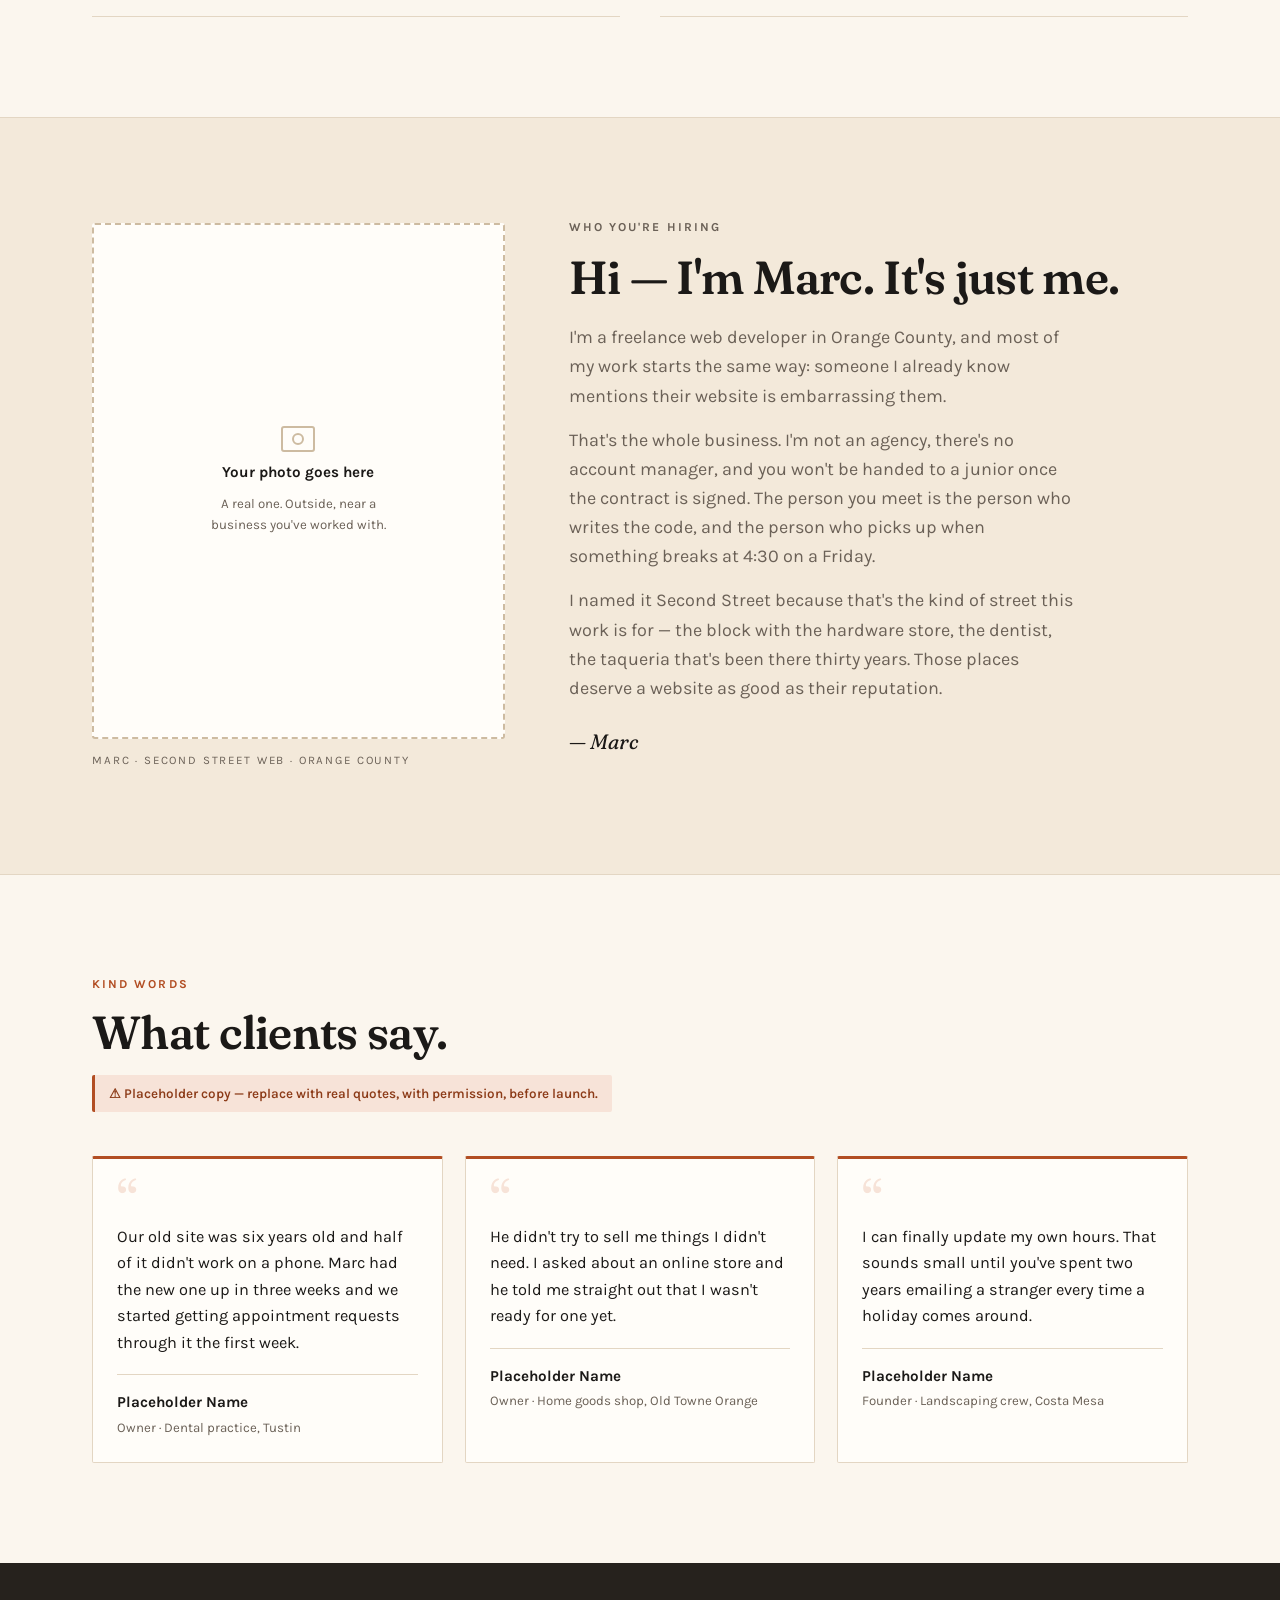
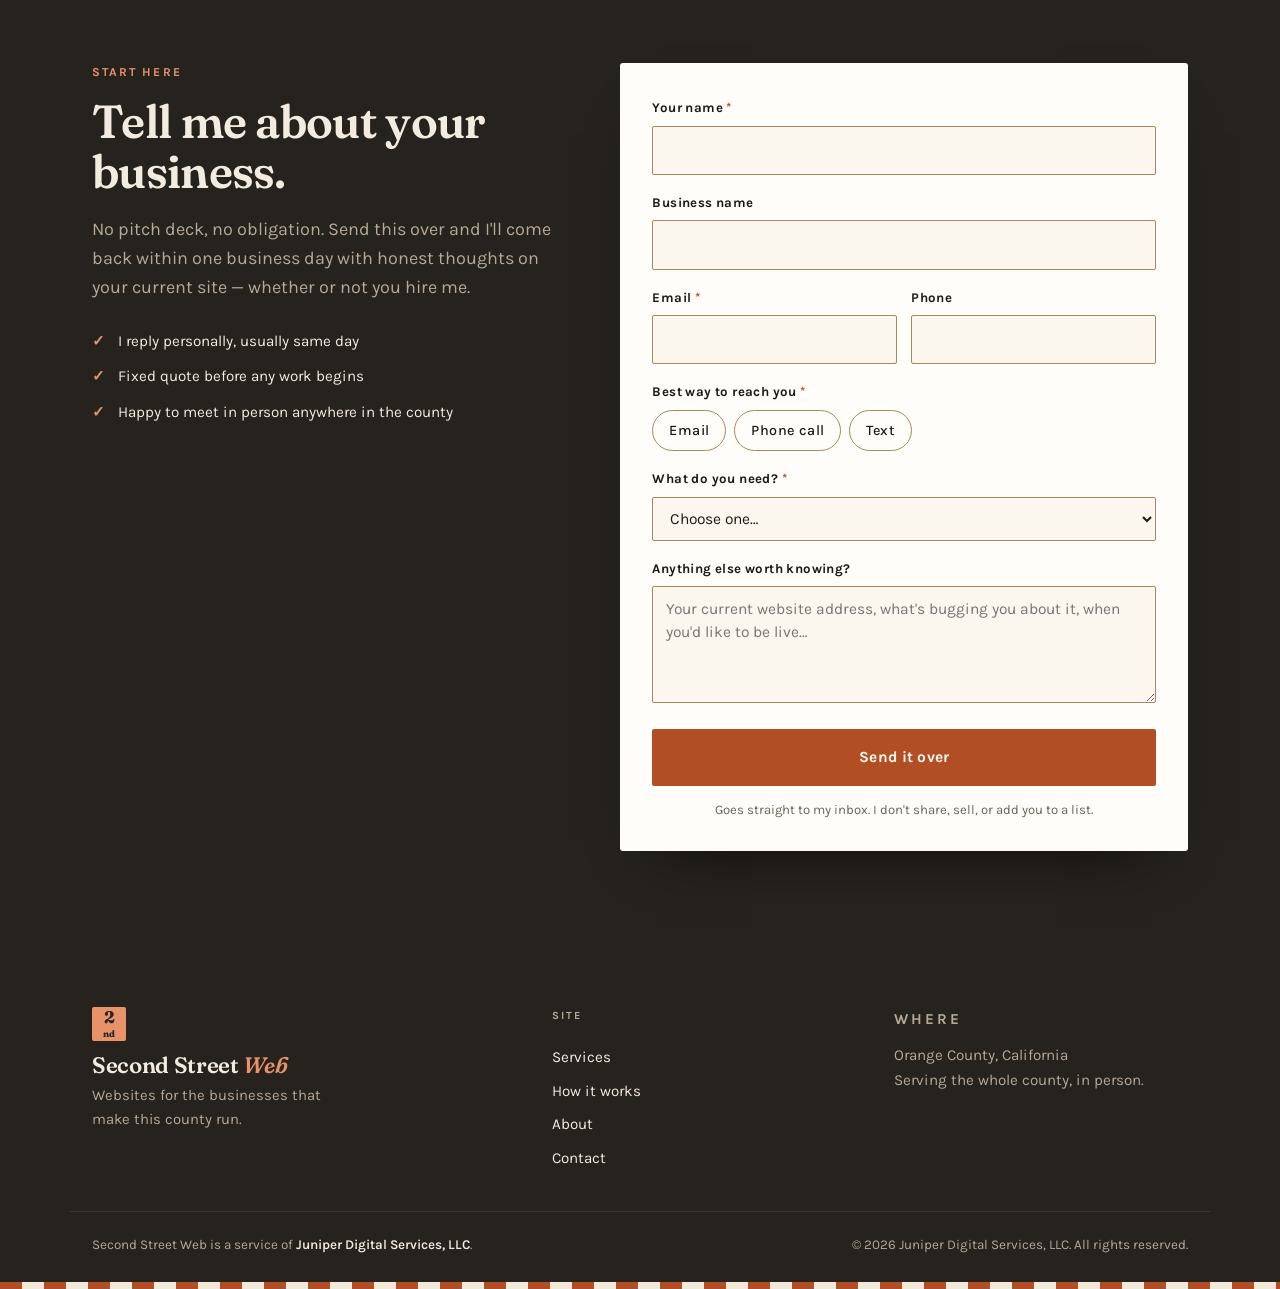
==== commit 945120ae: "Fix palette collisions, naming, and contrast failures Two pairs were effectively the same palette: n" ====
--- a/index.html
+++ b/index.html
@@ -370,14 +370,14 @@
 <div class="theme-switch" role="group" aria-label="Preview palette">
   <span class="theme-switch-label">Preview</span>
   <button type="button" data-theme-set="clay">Clay</button>
-  <button type="button" data-theme-set="navy">Navy</button>
+  <button type="button" data-theme-set="crimson">Crimson</button>
   <button type="button" data-theme-set="oxblood">Oxblood</button>
-  <button type="button" data-theme-set="slate">Slate</button>
+  <button type="button" data-theme-set="brass">Brass</button>
+  <button type="button" data-theme-set="teal">Teal</button>
   <button type="button" data-theme-set="cobalt">Cobalt</button>
-  <button type="button" data-theme-set="harbor">Harbor</button>
-  <button type="button" data-theme-set="mustard">Mustard</button>
+  <button type="button" data-theme-set="plum">Plum</button>
+  <button type="button" data-theme-set="graphite">Graphite</button>
   <button type="button" data-theme-set="ink">Ink</button>
-  <button type="button" data-theme-set="bone">Bone</button>
 </div>
 
 <script src="nav.js"></script>
--- a/styles.css
+++ b/styles.css
@@ -32,7 +32,13 @@
   font-display: swap;
 }
 
-/* ---------- Palettes ---------- */
+/* ---------- Palettes ----------
+   Naming rule: a theme is named for the colour you'd call the site.
+   For the light themes that's the accent (headline, buttons, awning);
+   for the one dark theme it's the ground. Nine themes, hues spaced so
+   no two read as the same palette — see the audit note in README. */
+
+/* --- Cream paper, terracotta accent, warm dark bands --- */
 :root,
 [data-theme="clay"] {
   --paper:        #FBF6EE;
@@ -42,8 +48,9 @@
   --ink-2:        #6B6157;
   --line:         #E3D6C3;
   --line-strong:  #CDBBA1;
-  --accent:       #C0552F;
-  --accent-deep:  #96401F;
+  --edge:         #A8885B;
+  --accent:       #B24E23;
+  --accent-deep:  #8C3B18;
   --accent-soft:  #F7E3D8;
   --on-accent:    #FFF8F2;
   --band:         #26221D;
@@ -53,25 +60,7 @@
   --band-accent:  #E8926A;
 }
 
-[data-theme="navy"] {
-  --paper:        #F7F5EF;
-  --paper-2:      #EBE7DC;
-  --card:         #FFFEFA;
-  --ink:          #101F35;
-  --ink-2:        #566277;
-  --line:         #DCD6C7;
-  --line-strong:  #C0B79F;
-  --accent:       #9A6E15;
-  --accent-deep:  #75520C;
-  --accent-soft:  #F1E5C7;
-  --on-accent:    #FFFBF0;
-  --band:         #0F1E33;
-  --band-ink:     #EDE8DA;
-  --band-ink-2:   #93A0B5;
-  --band-line:    #253550;
-  --band-accent:  #DCAE45;
-}
-
+/* --- Blush paper, deep burgundy accent --- */
 [data-theme="oxblood"] {
   --paper:        #FCF7F3;
   --paper-2:      #F3E8E1;
@@ -80,6 +69,7 @@
   --ink-2:        #6D5551;
   --line:         #E7D8CF;
   --line-strong:  #CFB6AA;
+  --edge:         #AF8571;
   --accent:       #7E2230;
   --accent-deep:  #5A121F;
   --accent-soft:  #F5E1DE;
@@ -91,9 +81,29 @@
   --band-accent:  #DE9080;
 }
 
-
-/* --- Cool gray paper, petrol teal --- */
-[data-theme="slate"] {
+/* --- Cream paper, brass accent, navy ink and bands --- */
+[data-theme="brass"] {
+  --paper:        #F7F5EF;
+  --paper-2:      #EBE7DC;
+  --card:         #FFFEFA;
+  --ink:          #101F35;
+  --ink-2:        #566277;
+  --line:         #DCD6C7;
+  --line-strong:  #C0B79F;
+  --edge:         #998B65;
+  --accent:       #906714;
+  --accent-deep:  #6C4D0F;
+  --accent-soft:  #F1E5C7;
+  --on-accent:    #FFFBF0;
+  --band:         #0F1E33;
+  --band-ink:     #EDE8DA;
+  --band-ink-2:   #93A0B5;
+  --band-line:    #253550;
+  --band-accent:  #DCAE45;
+}
+
+/* --- Cool gray paper, petrol teal accent --- */
+[data-theme="teal"] {
   --paper:        #F4F5F6;
   --paper-2:      #E7EAEC;
   --card:         #FFFFFF;
@@ -101,6 +111,7 @@
   --ink-2:        #5C666E;
   --line:         #DCE1E4;
   --line-strong:  #BEC7CC;
+  --edge:         #7C8E98;
   --accent:       #0E6B72;
   --accent-deep:  #094E54;
   --accent-soft:  #DCEDEE;
@@ -112,7 +123,7 @@
   --band-accent:  #4FBFC6;
 }
 
-/* --- White paper, cobalt blue --- */
+/* --- Near-white paper, cobalt blue accent --- */
 [data-theme="cobalt"] {
   --paper:        #FAFAFC;
   --paper-2:      #EEF0F7;
@@ -121,6 +132,7 @@
   --ink-2:        #565E6E;
   --line:         #E1E4EC;
   --line-strong:  #C2C8D6;
+  --edge:         #8390AC;
   --accent:       #1B45D8;
   --accent-deep:  #1234A8;
   --accent-soft:  #E1E7FD;
@@ -132,47 +144,70 @@
   --band-accent:  #7E99FF;
 }
 
-/* --- Blue-gray paper, navy ink, coral accent --- */
-[data-theme="harbor"] {
-  --paper:        #F2F5F7;
-  --paper-2:      #E4EAEF;
-  --card:         #FDFEFF;
-  --ink:          #12293D;
-  --ink-2:        #566E80;
-  --line:         #D7E0E7;
-  --line-strong:  #B4C3CE;
-  --accent:       #C0432E;
-  --accent-deep:  #97331F;
-  --accent-soft:  #FAE1DC;
-  --on-accent:    #FFF7F5;
-  --band:         #10293C;
-  --band-ink:     #E8EFF3;
-  --band-ink-2:   #91A7B5;
-  --band-line:    #24455C;
-  --band-accent:  #F0806A;
-}
-
-/* --- Ivory paper, ochre accent, pure black bands --- */
-[data-theme="mustard"] {
-  --paper:        #FCFBF4;
-  --paper-2:      #F3F0E1;
+/* --- Mauve-gray paper, deep plum accent --- */
+[data-theme="plum"] {
+  --paper:        #FAF7F8;
+  --paper-2:      #F0EAEE;
   --card:         #FFFFFF;
-  --ink:          #12120E;
-  --ink-2:        #5F5D50;
-  --line:         #E6E2CE;
-  --line-strong:  #CBC5A8;
-  --accent:       #966D00;
-  --accent-deep:  #6F5100;
-  --accent-soft:  #F6EBC8;
-  --on-accent:    #FFFDF5;
-  --band:         #12120E;
-  --band-ink:     #F4F1E4;
-  --band-ink-2:   #9C9887;
-  --band-line:    #2B2A22;
-  --band-accent:  #EDBB3A;
-}
-
-/* --- Dark charcoal page, amber accent --- */
+  --ink:          #1A1418;
+  --ink-2:        #635A61;
+  --line:         #E7DEE3;
+  --line-strong:  #C9BCC4;
+  --edge:         #9F8896;
+  --accent:       #7A2E63;
+  --accent-deep:  #5A1F49;
+  --accent-soft:  #F5E3EF;
+  --on-accent:    #FFF7FC;
+  --band:         #1B1119;
+  --band-ink:     #F3EAF0;
+  --band-ink-2:   #A2939C;
+  --band-line:    #33222E;
+  --band-accent:  #D687BC;
+}
+
+/* --- Bone paper, signal red accent, pure black bands --- */
+[data-theme="crimson"] {
+  --paper:        #FAF8F3;
+  --paper-2:      #EFECE3;
+  --card:         #FFFFFF;
+  --ink:          #0A0A0A;
+  --ink-2:        #5B5B57;
+  --line:         #E2DED3;
+  --line-strong:  #C3BEB0;
+  --edge:         #978E76;
+  --accent:       #C4141C;
+  --accent-deep:  #970D14;
+  --accent-soft:  #FADFDC;
+  --on-accent:    #FFFFFF;
+  --band:         #0A0A0A;
+  --band-ink:     #F5F2EB;
+  --band-ink-2:   #96938B;
+  --band-line:    #242422;
+  --band-accent:  #F0503F;
+}
+
+/* --- Warm gray paper, no chromatic accent: monochrome --- */
+[data-theme="graphite"] {
+  --paper:        #F6F5F3;
+  --paper-2:      #E9E7E3;
+  --card:         #FFFFFF;
+  --ink:          #171716;
+  --ink-2:        #5E5C58;
+  --line:         #E0DDD8;
+  --line-strong:  #C2BEB7;
+  --edge:         #938C80;
+  --accent:       #1F1E1C;
+  --accent-deep:  #000000;
+  --accent-soft:  #E4E1DB;
+  --on-accent:    #FAF9F7;
+  --band:         #171716;
+  --band-ink:     #F2F0EC;
+  --band-ink-2:   #97948E;
+  --band-line:    #2C2B28;
+  --band-accent:  #C9C5BD;
+}
+
+/* --- Dark charcoal page, amber accent (the one dark theme) --- */
 [data-theme="ink"] {
   --paper:        #17181A;
   --paper-2:      #1E2023;
@@ -181,6 +216,7 @@
   --ink-2:        #A5A29B;
   --line:         #2E3136;
   --line-strong:  #414650;
+  --edge:         #676F7E;
   --accent:       #E0912F;
   --accent-deep:  #F0A64B;
   --accent-soft:  #3A2C18;
@@ -190,26 +226,6 @@
   --band-ink-2:   #8E8C86;
   --band-line:    #26282C;
   --band-accent:  #E9A445;
-}
-
-/* --- Bone paper, pure black, signal red --- */
-[data-theme="bone"] {
-  --paper:        #FAF8F3;
-  --paper-2:      #EFECE3;
-  --card:         #FFFFFF;
-  --ink:          #0A0A0A;
-  --ink-2:        #5B5B57;
-  --line:         #E2DED3;
-  --line-strong:  #C3BEB0;
-  --accent:       #D22B1F;
-  --accent-deep:  #A11D13;
-  --accent-soft:  #FADFDC;
-  --on-accent:    #FFFFFF;
-  --band:         #0A0A0A;
-  --band-ink:     #F5F2EB;
-  --band-ink-2:   #96938B;
-  --band-line:    #242422;
-  --band-accent:  #F0503F;
 }
 
 /* ---------- Reset ---------- */
@@ -286,7 +302,7 @@
 }
 .btn:hover { background: var(--accent-deep); border-color: var(--accent-deep); transform: translateY(-1px); }
 .btn-sm { padding: 9px 14px; font-size: 0.82rem; white-space: nowrap; }
-.btn-ghost { background: transparent; color: var(--ink); border-color: var(--line-strong); }
+.btn-ghost { background: transparent; color: var(--ink); border-color: var(--edge); }
 .btn-ghost:hover { background: transparent; border-color: var(--ink); color: var(--ink); }
 .btn-block { width: 100%; text-align: center; }
 
@@ -329,7 +345,7 @@
   width: 44px; height: 44px;
   display: grid; place-items: center;
   background: transparent;
-  border: 1px solid var(--line-strong);
+  border: 1px solid var(--edge);
   border-radius: 2px;
   cursor: pointer;
 }
@@ -452,7 +468,7 @@
 .tick {
   flex: 0 0 auto; width: 24px; height: 24px; margin-top: 2px;
   display: grid; place-items: center;
-  background: var(--accent-soft); color: var(--accent);
+  background: var(--accent-soft); color: var(--accent-deep);
   border-radius: 50%; font-size: 0.72rem; font-weight: 700;
 }
 .problem-list h3 { margin-bottom: 4px; }
@@ -612,7 +628,7 @@
 .field select, .field textarea {
   width: 100%;
   background: var(--paper);
-  border: 1px solid var(--line-strong);
+  border: 1px solid var(--edge);
   border-radius: 2px;
   padding: 11px 13px;
   font-size: 0.97rem;
@@ -630,7 +646,7 @@
 .pill input { position: absolute; opacity: 0; width: 0; height: 0; }
 .pill span {
   display: inline-block;
-  border: 1px solid var(--line-strong);
+  border: 1px solid var(--edge);
   border-radius: 999px;
   padding: 8px 16px;
   font-size: 0.9rem; font-weight: 500;
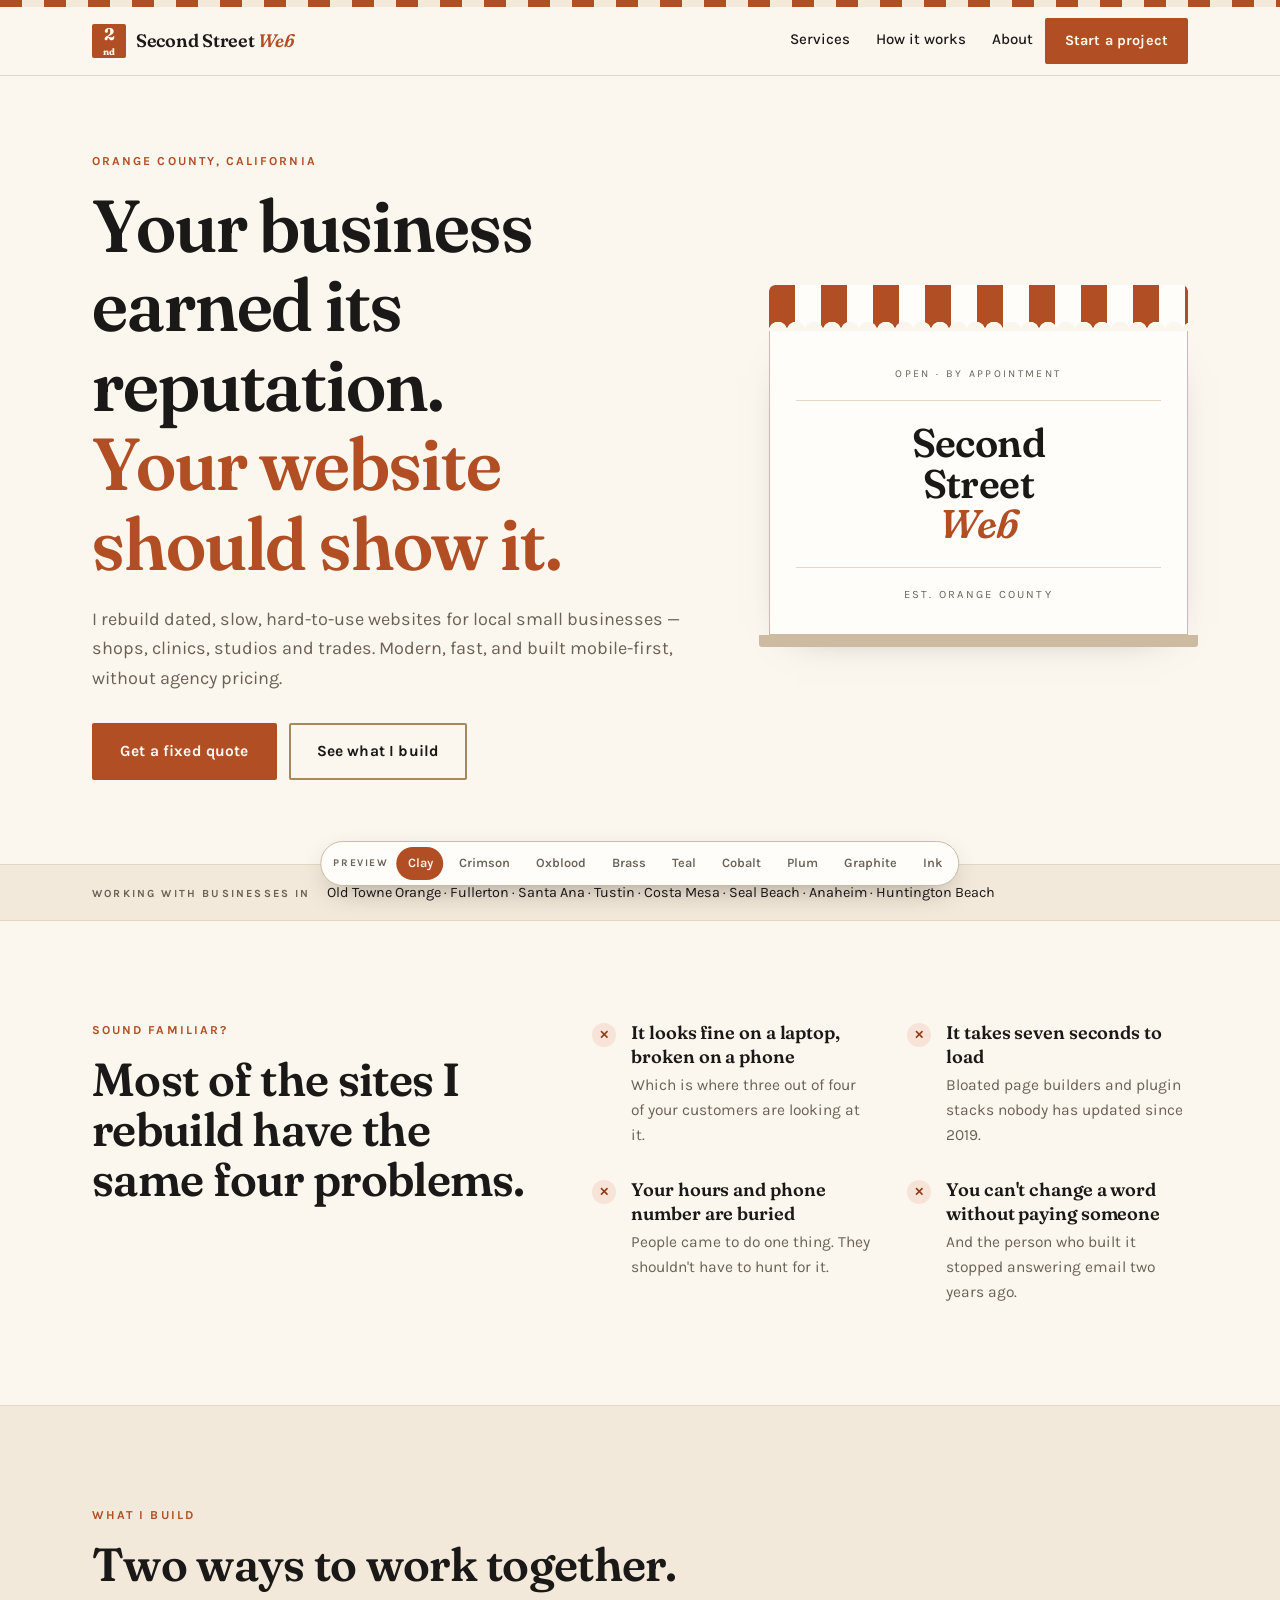
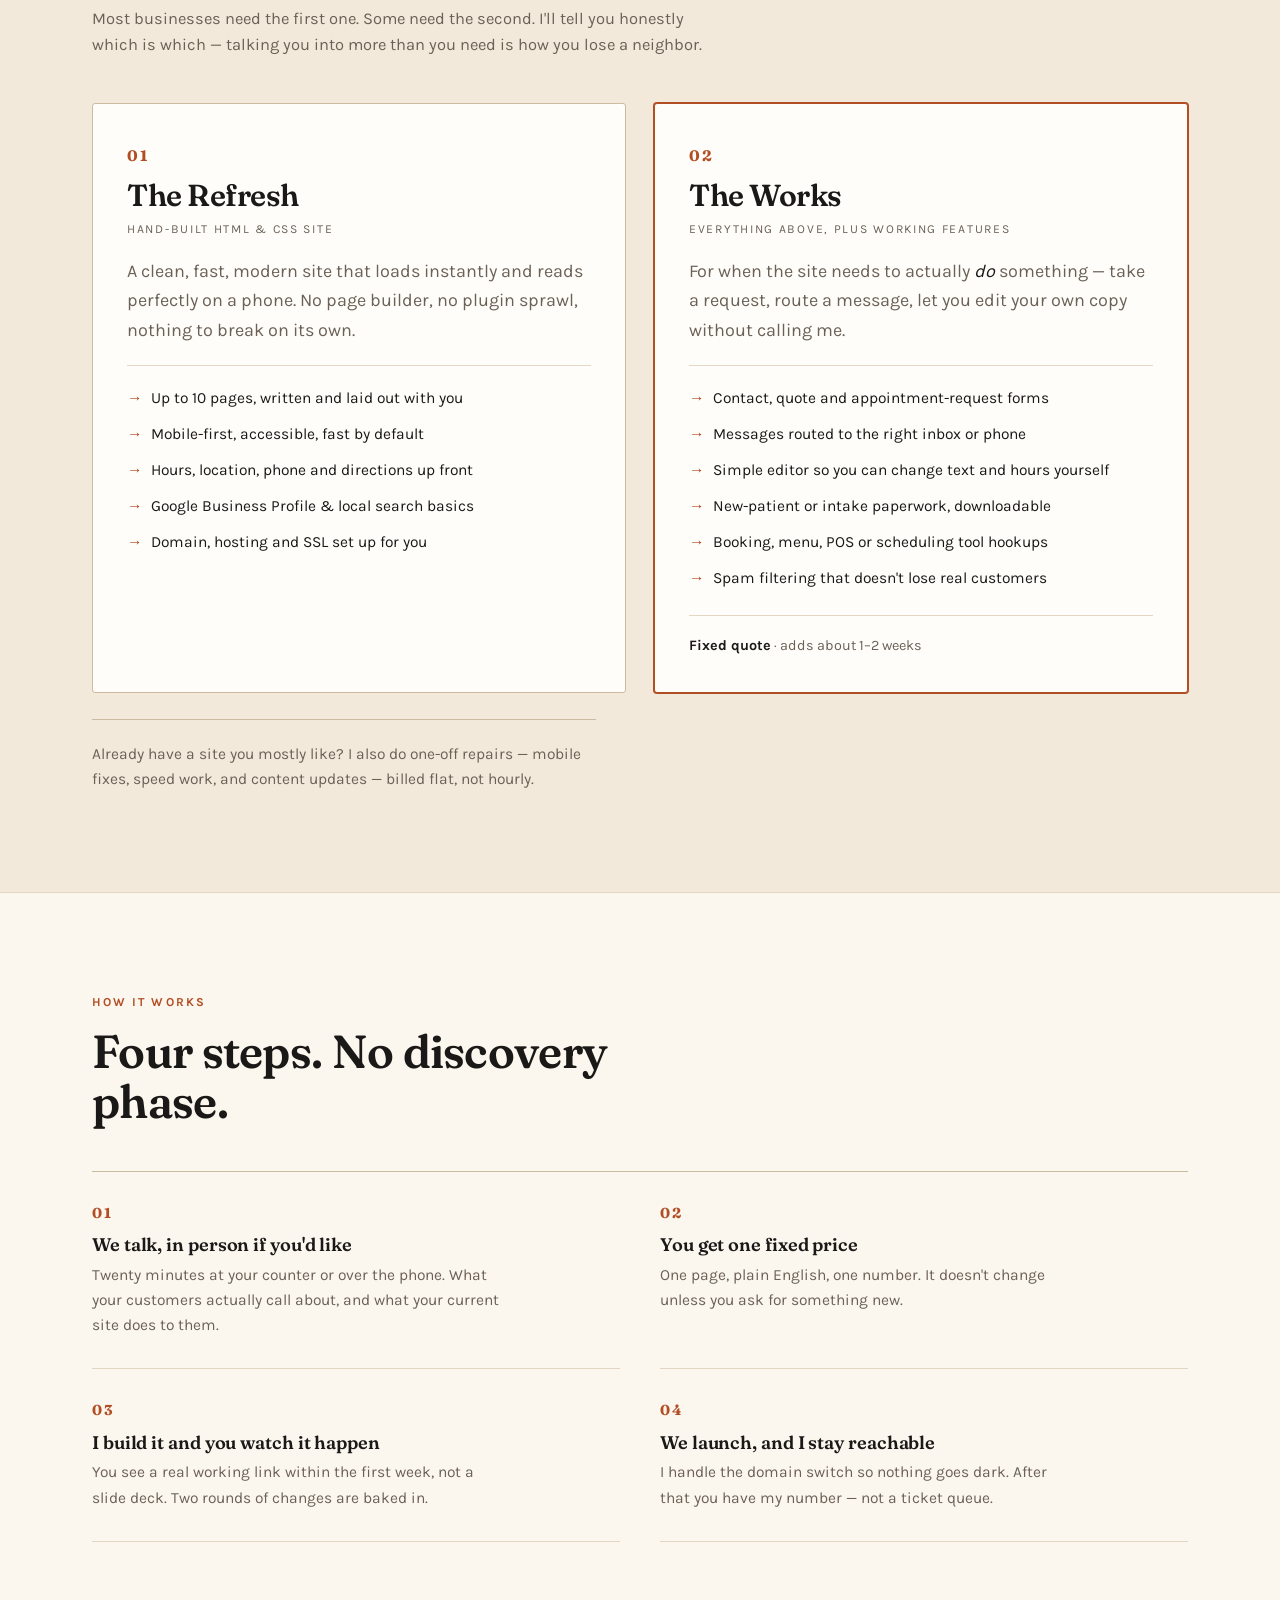
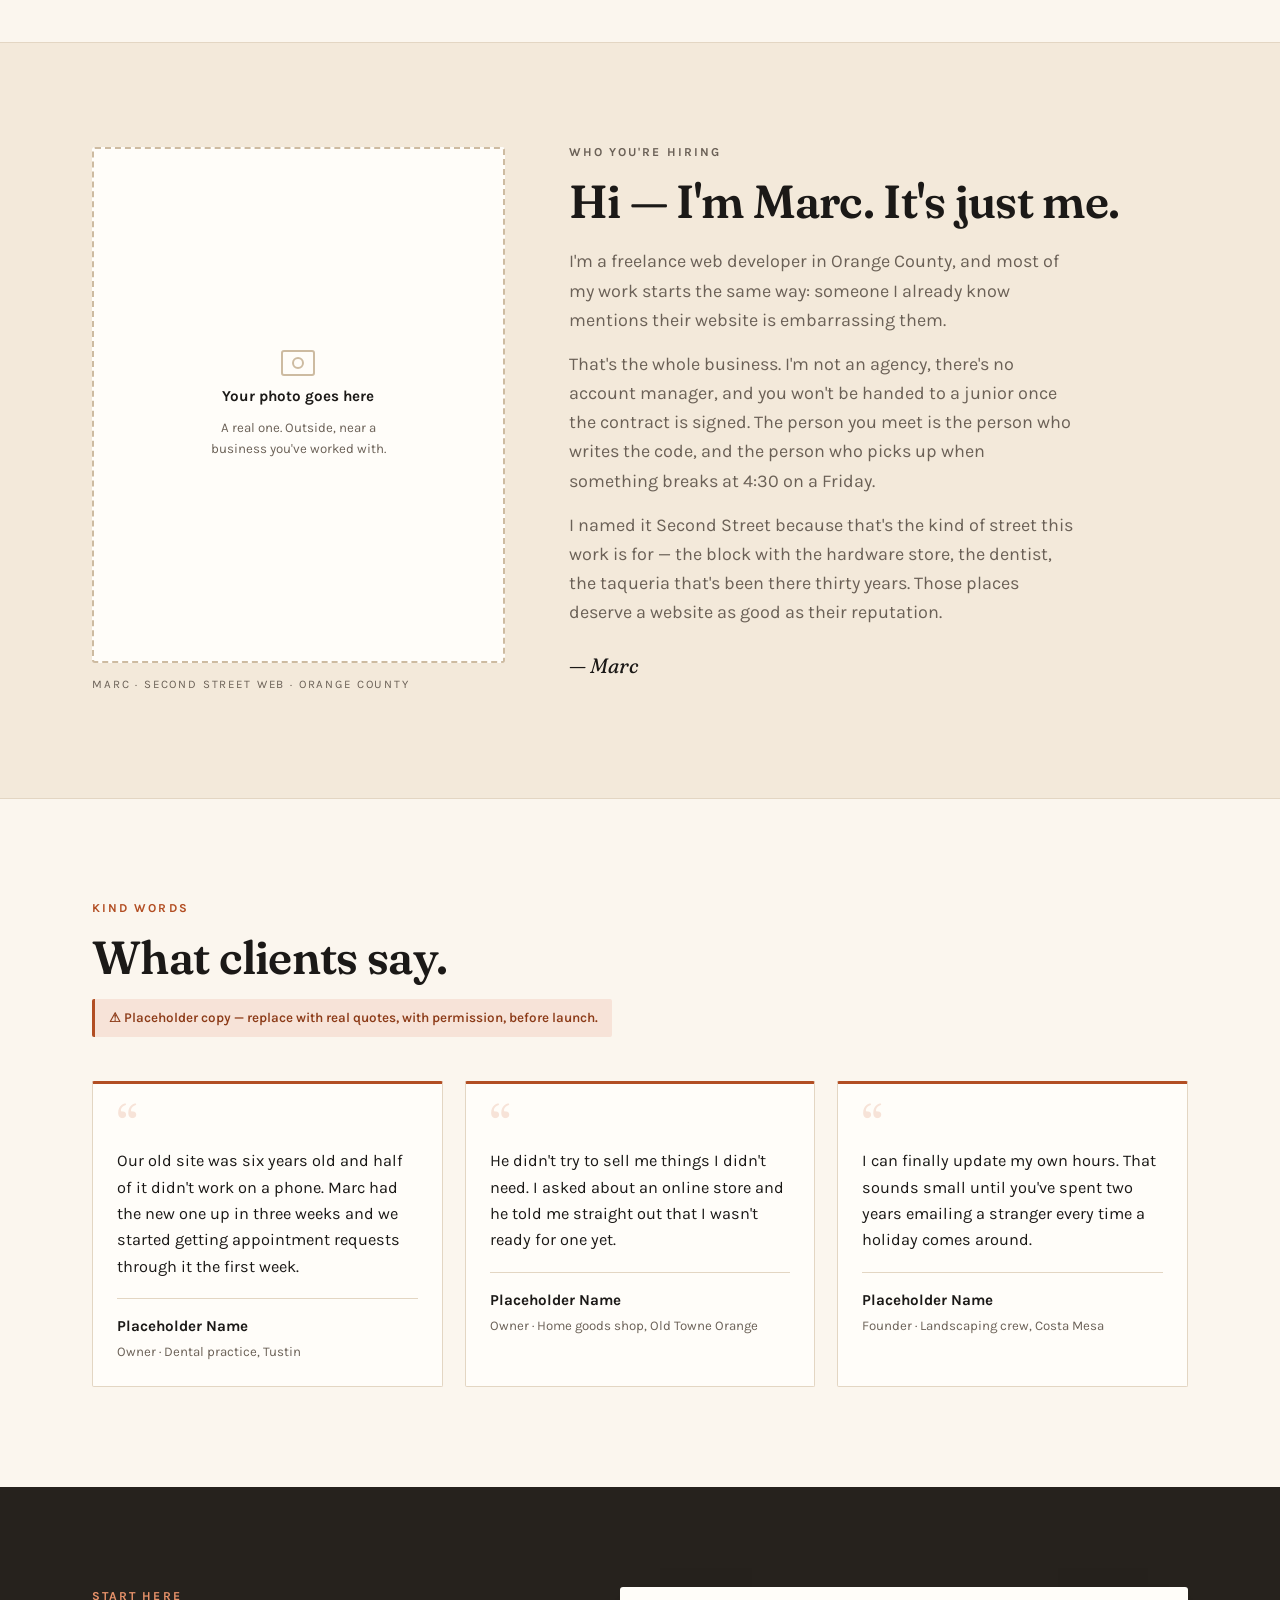
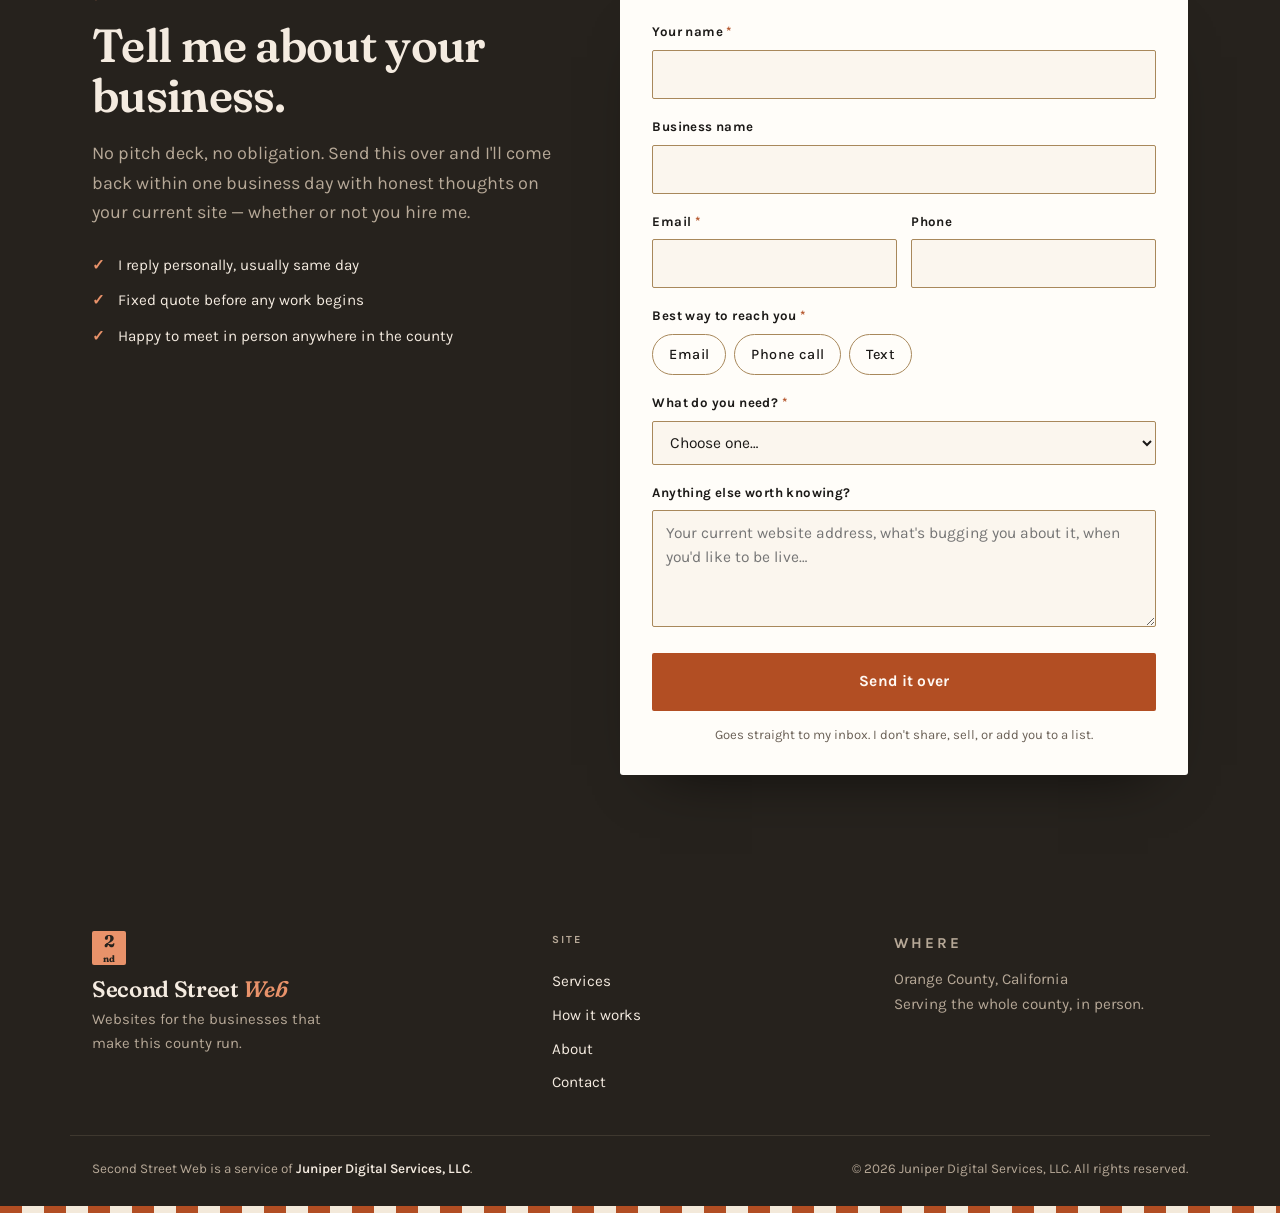
==== commit 8b730e7f: "Trim hero and services copy - Drop 'or a six-week discovery phase' from the hero lede - Remove the t" ====
--- a/index.html
+++ b/index.html
@@ -53,16 +53,11 @@
           <span class="accent">Your website should show it.</span></h1>
         <p class="lede">I rebuild dated, slow, hard-to-use websites for local small businesses —
           shops, clinics, studios and trades. Modern, fast, and built mobile-first,
-          without agency pricing or a six-week discovery phase.</p>
+          without agency pricing.</p>
         <div class="hero-actions">
           <a class="btn" href="#contact">Get a fixed quote</a>
           <a class="btn btn-ghost" href="#services">See what I build</a>
         </div>
-        <ul class="hero-trust">
-          <li>Fixed price, no retainers</li>
-          <li>You talk to me, every time</li>
-          <li>Usually live in 2–4 weeks</li>
-        </ul>
       </div>
 
       <aside class="storefront" aria-label="Second Street Web storefront">
@@ -134,14 +129,12 @@
           <p class="tier-desc">A clean, fast, modern site that loads instantly and reads perfectly on a
             phone. No page builder, no plugin sprawl, nothing to break on its own.</p>
           <ul class="tier-list">
-            <li>Up to 5 pages, written and laid out with you</li>
+            <li>Up to 10 pages, written and laid out with you</li>
             <li>Mobile-first, accessible, fast by default</li>
             <li>Hours, location, phone and directions up front</li>
             <li>Google Business Profile &amp; local search basics</li>
             <li>Domain, hosting and SSL set up for you</li>
-            <li>Photography direction — how to shoot your own</li>
           </ul>
-          <p class="tier-foot"><strong>Fixed quote</strong> · typically live in 2–3 weeks</p>
         </article>
 
         <article class="tier tier-featured">
--- a/styles.css
+++ b/styles.css
@@ -402,18 +402,6 @@
 .lede { font-size: 1.13rem; color: var(--ink-2); max-width: 34em; }
 .hero-actions { display: flex; flex-wrap: wrap; gap: 12px; margin-top: 30px; }
 .hero-actions .btn { flex: 1 1 220px; text-align: center; }
-.hero-trust {
-  display: flex; flex-wrap: wrap; gap: 8px 22px;
-  margin-top: 30px; padding-top: 22px;
-  border-top: 1px solid var(--line);
-  font-size: 0.88rem; color: var(--ink-2);
-}
-.hero-trust li { position: relative; padding-left: 17px; }
-.hero-trust li::before {
-  content: ""; position: absolute; left: 0; top: 0.62em;
-  width: 7px; height: 7px; background: var(--accent); border-radius: 50%;
-}
-
 /* Storefront illustration (pure CSS — no stock photo) */
 .storefront { position: relative; max-width: 380px; width: 100%; justify-self: center; }
 .storefront-awning {
@@ -739,7 +727,6 @@
   .mobile-nav { display: none !important; }
   .hero { padding-top: 76px; }
   .hero-grid { grid-template-columns: 1.25fr 0.85fr; align-items: center; gap: 60px; padding-bottom: 84px; }
-  .hero-trust { gap: 10px 30px; }
   .problem-grid { grid-template-columns: 0.85fr 1.15fr; gap: 60px; align-items: start; }
   .problem-list { grid-template-columns: 1fr 1fr; gap: 30px 34px; }
   .tiers { grid-template-columns: 1fr 1fr; gap: 28px; }
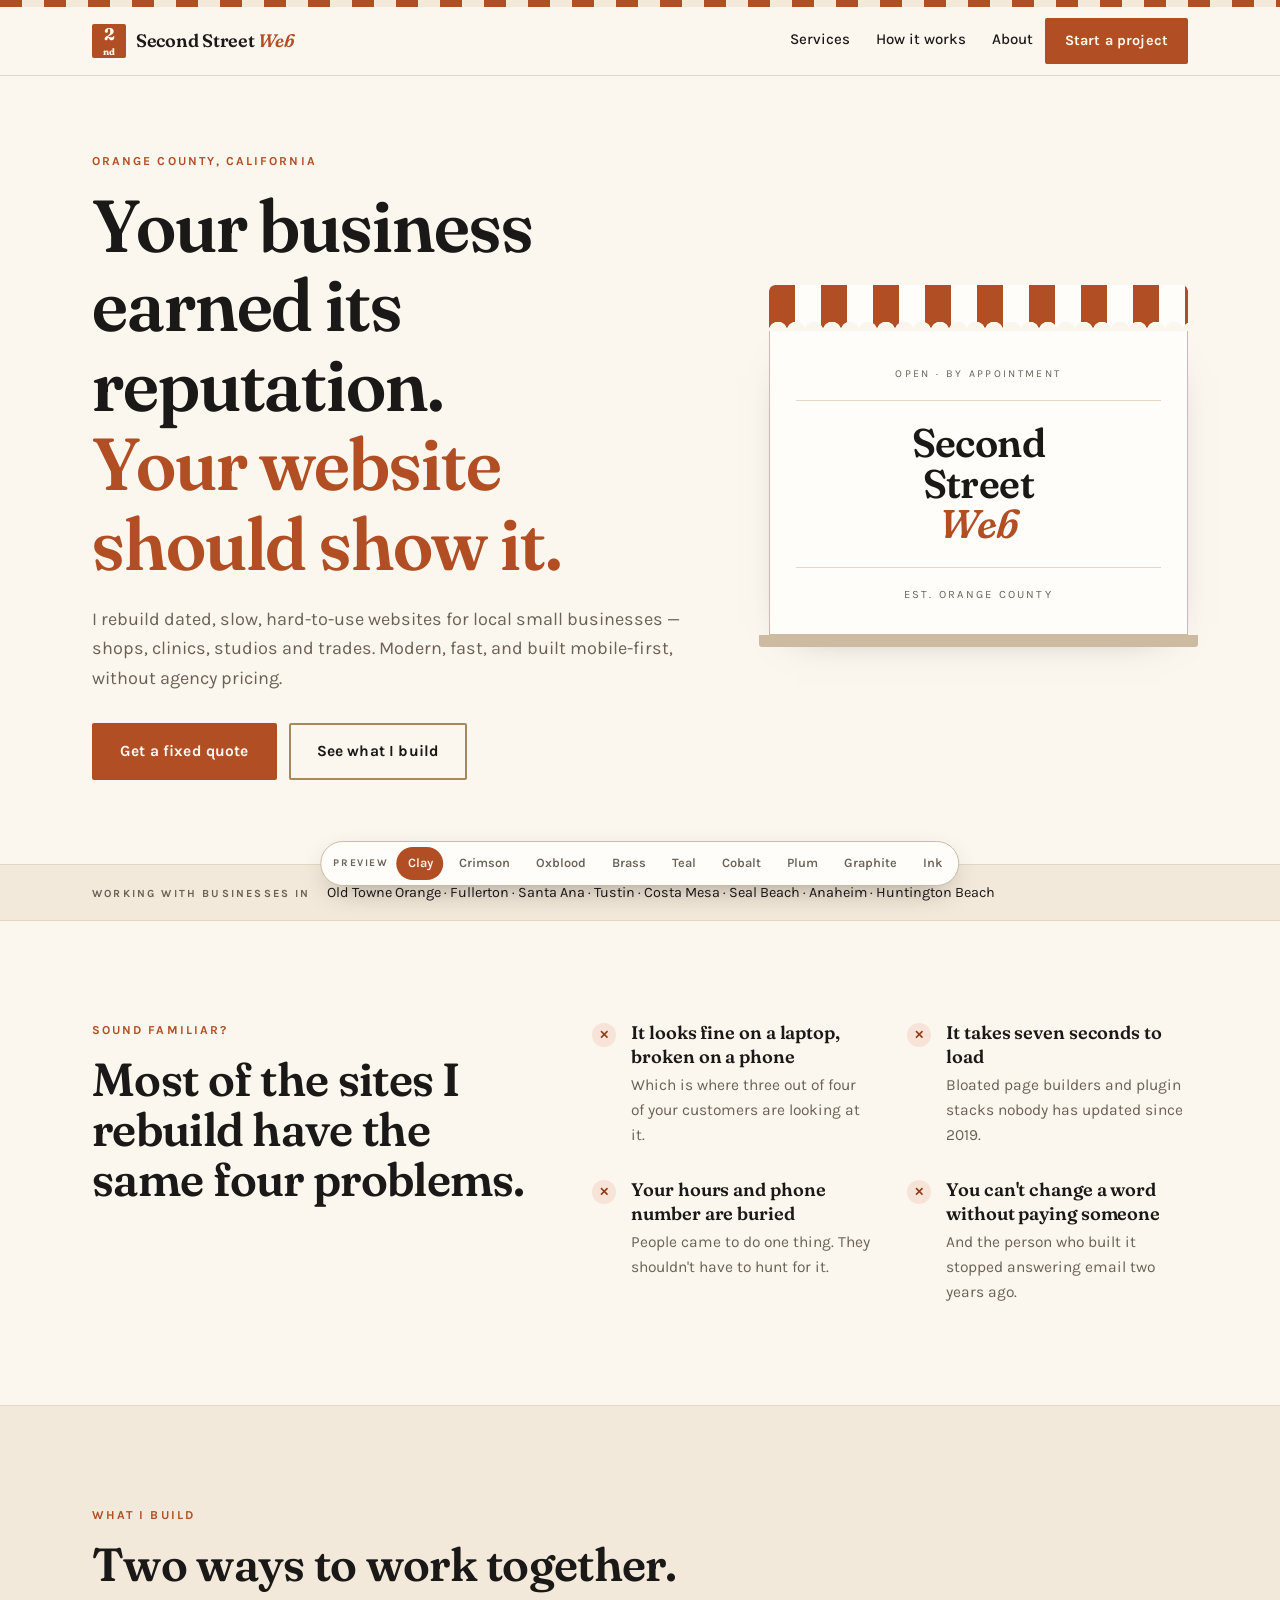
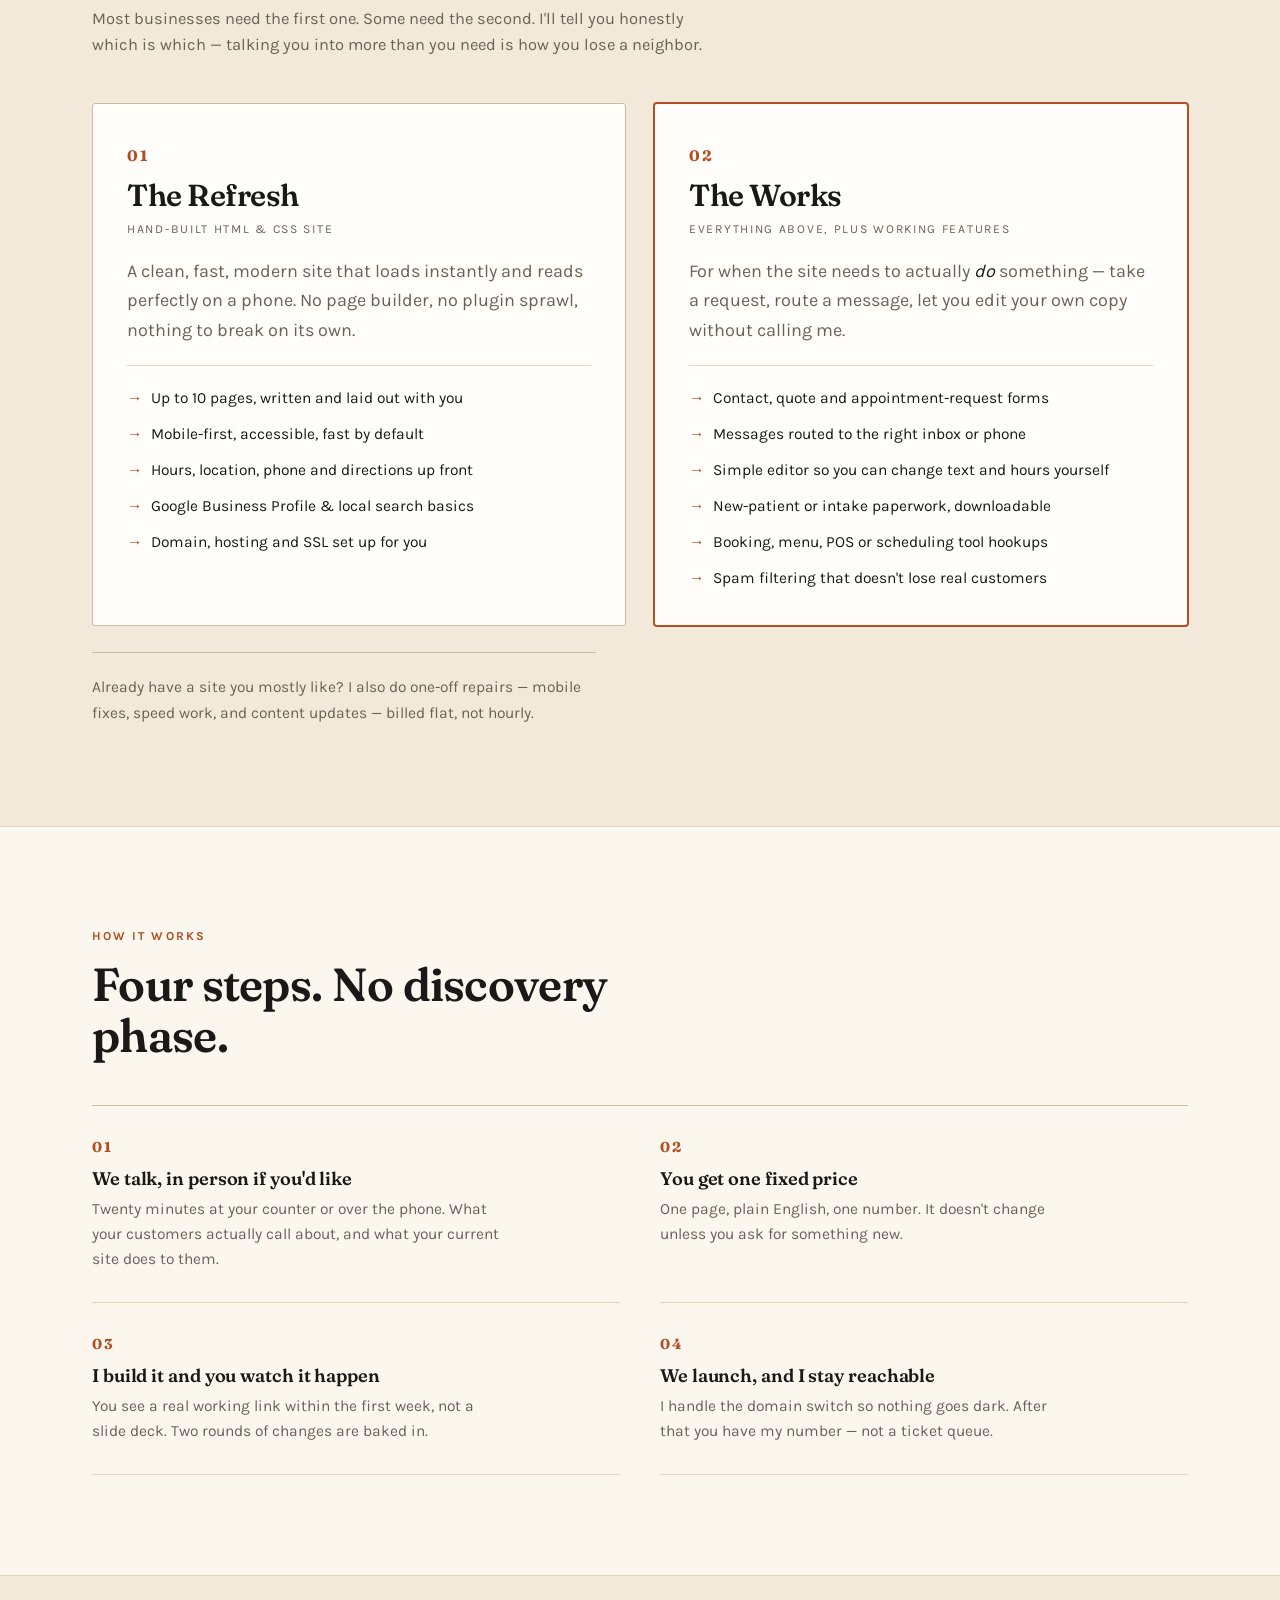
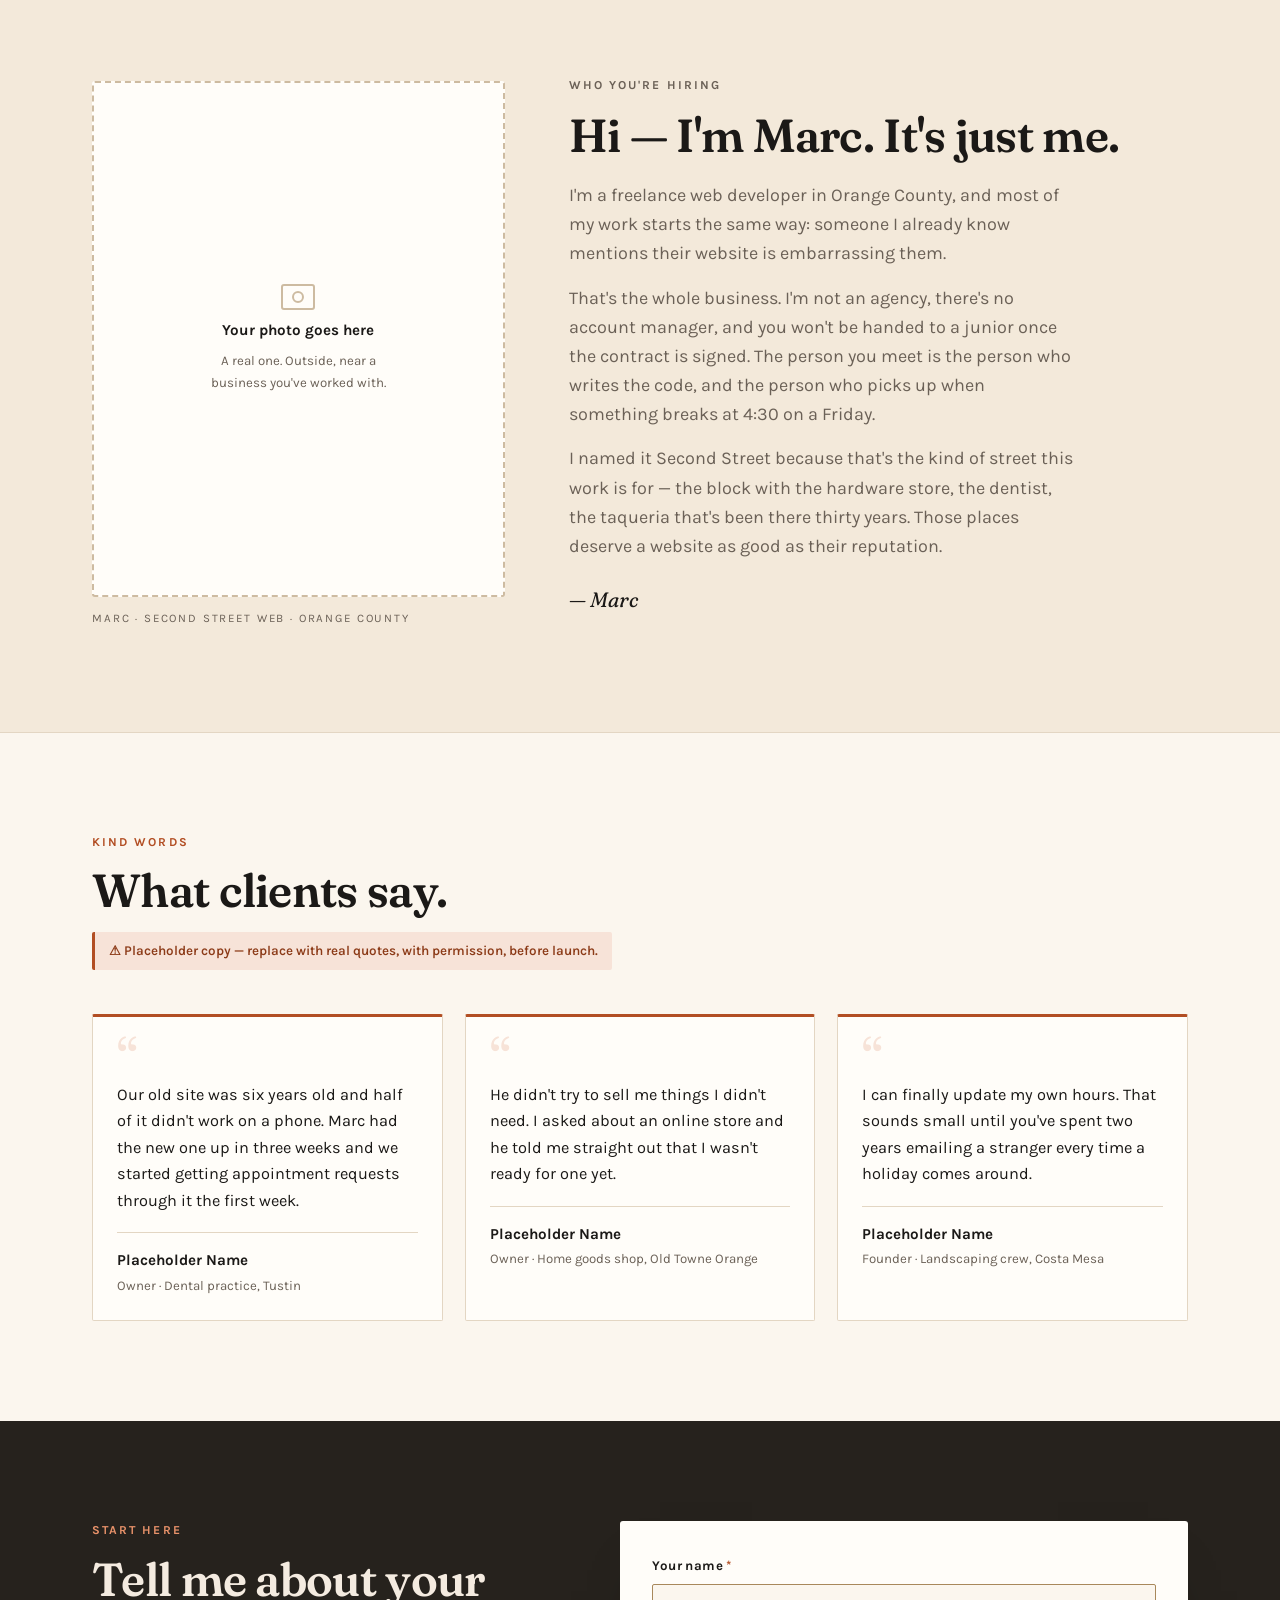
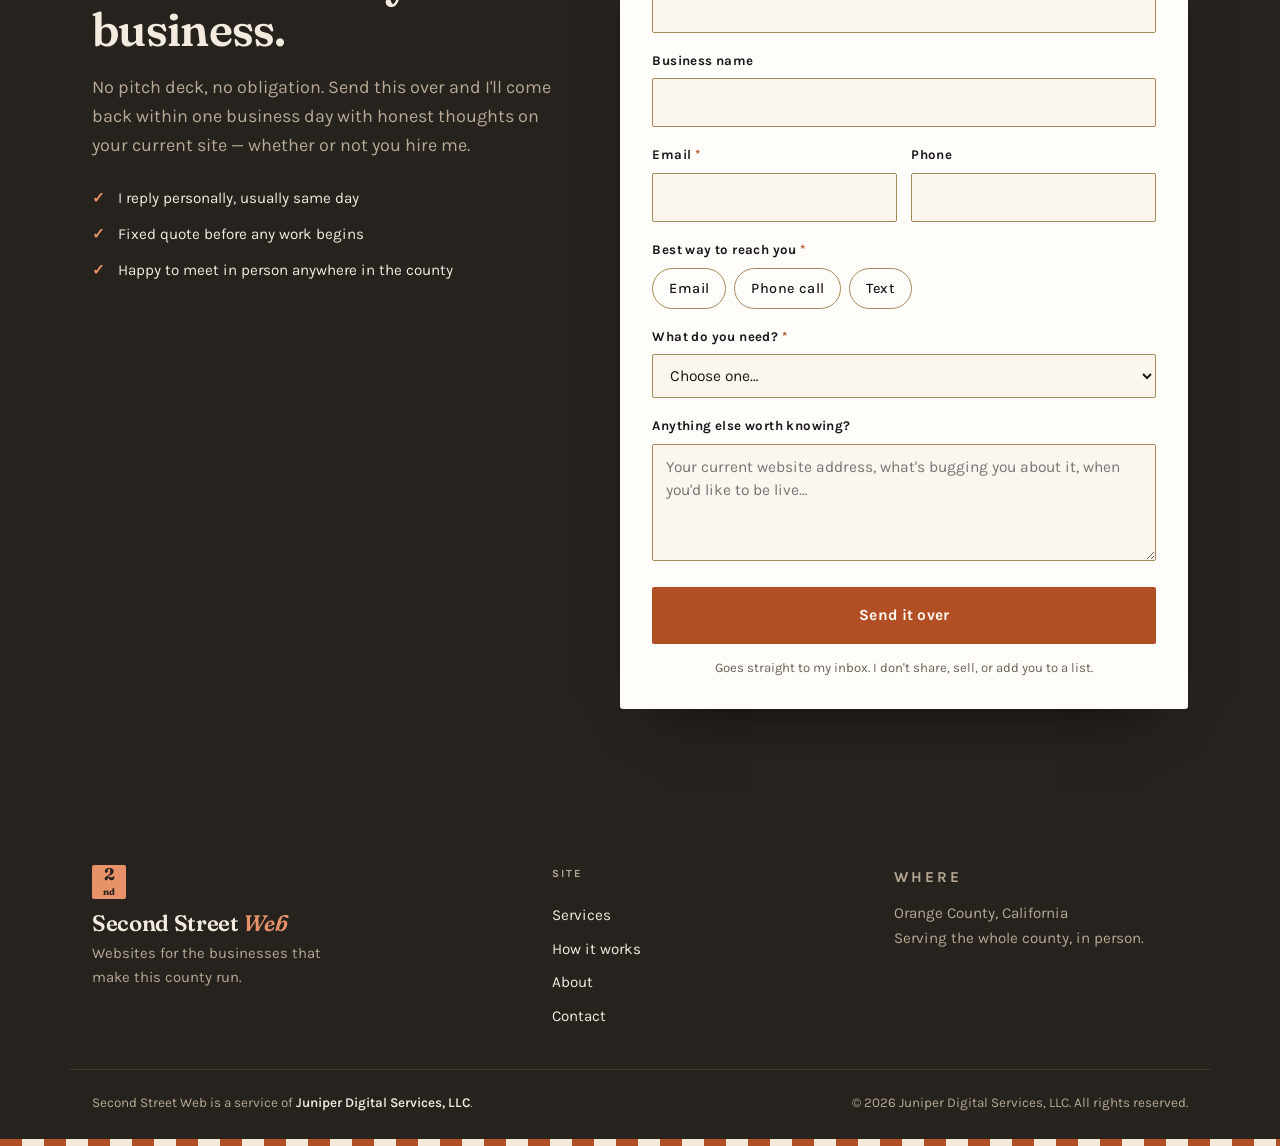
==== commit 2a19dc21: "Remove The Works' fixed-quote footer line Its '1-2 weeks' was measured against The Refresh's timelin" ====
--- a/index.html
+++ b/index.html
@@ -151,7 +151,6 @@
             <li>Booking, menu, POS or scheduling tool hookups</li>
             <li>Spam filtering that doesn't lose real customers</li>
           </ul>
-          <p class="tier-foot"><strong>Fixed quote</strong> · adds about 1–2 weeks</p>
         </article>
       </div>
 
--- a/styles.css
+++ b/styles.css
@@ -485,17 +485,12 @@
 }
 .tier-desc { color: var(--ink-2); padding-bottom: 20px; border-bottom: 1px solid var(--line); }
 .tier-desc em { color: var(--ink); font-style: italic; }
-.tier-list { margin: 20px 0 24px; display: grid; gap: 11px; }
+.tier-list { margin: 20px 0 0; display: grid; gap: 11px; }
 .tier-list li { position: relative; padding-left: 24px; font-size: 0.97rem; }
 .tier-list li::before {
   content: "→"; position: absolute; left: 0; top: 0;
   color: var(--accent); font-weight: 700;
 }
-.tier-foot {
-  font-size: 0.9rem; color: var(--ink-2);
-  padding-top: 18px; border-top: 1px solid var(--line);
-}
-.tier-foot strong { color: var(--ink); }
 .tiers-note {
   margin-top: 26px; padding-top: 22px; border-top: 1px solid var(--line-strong);
   color: var(--ink-2); font-size: 0.97rem; max-width: 56ch;
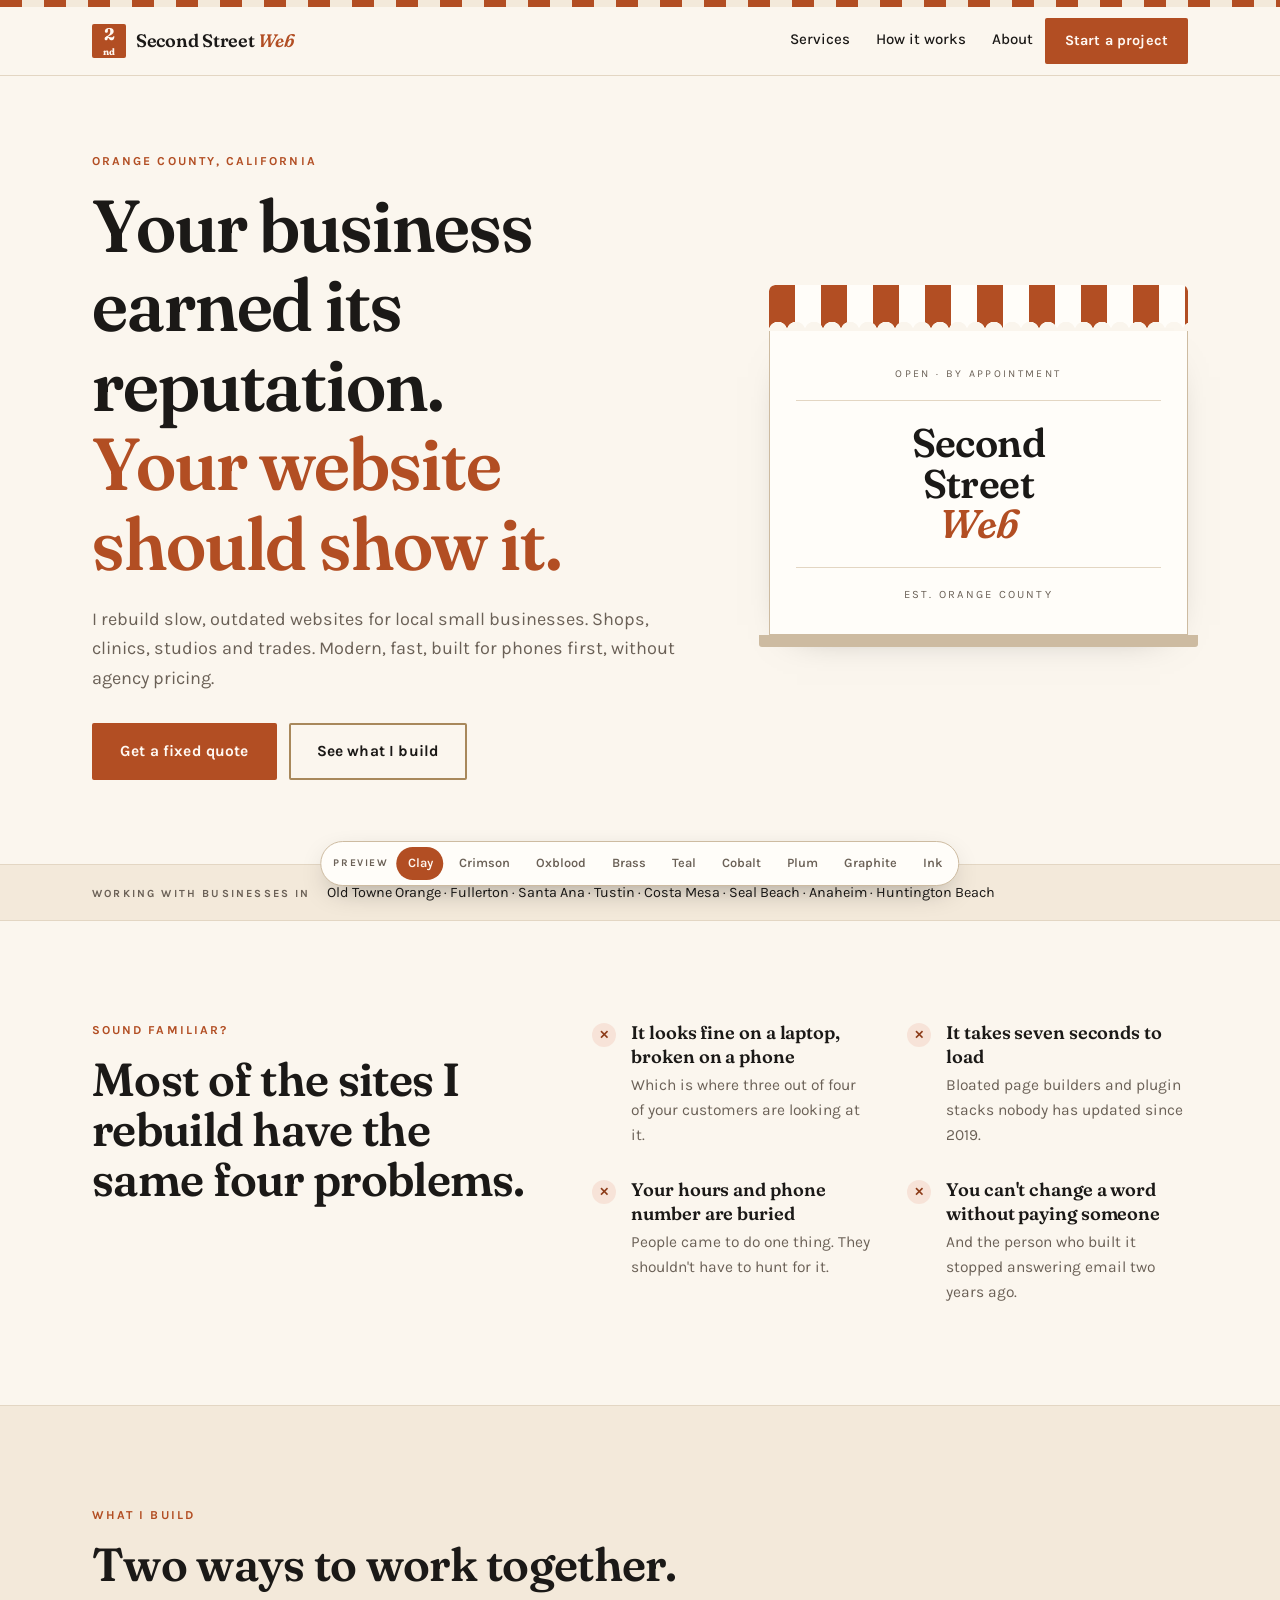
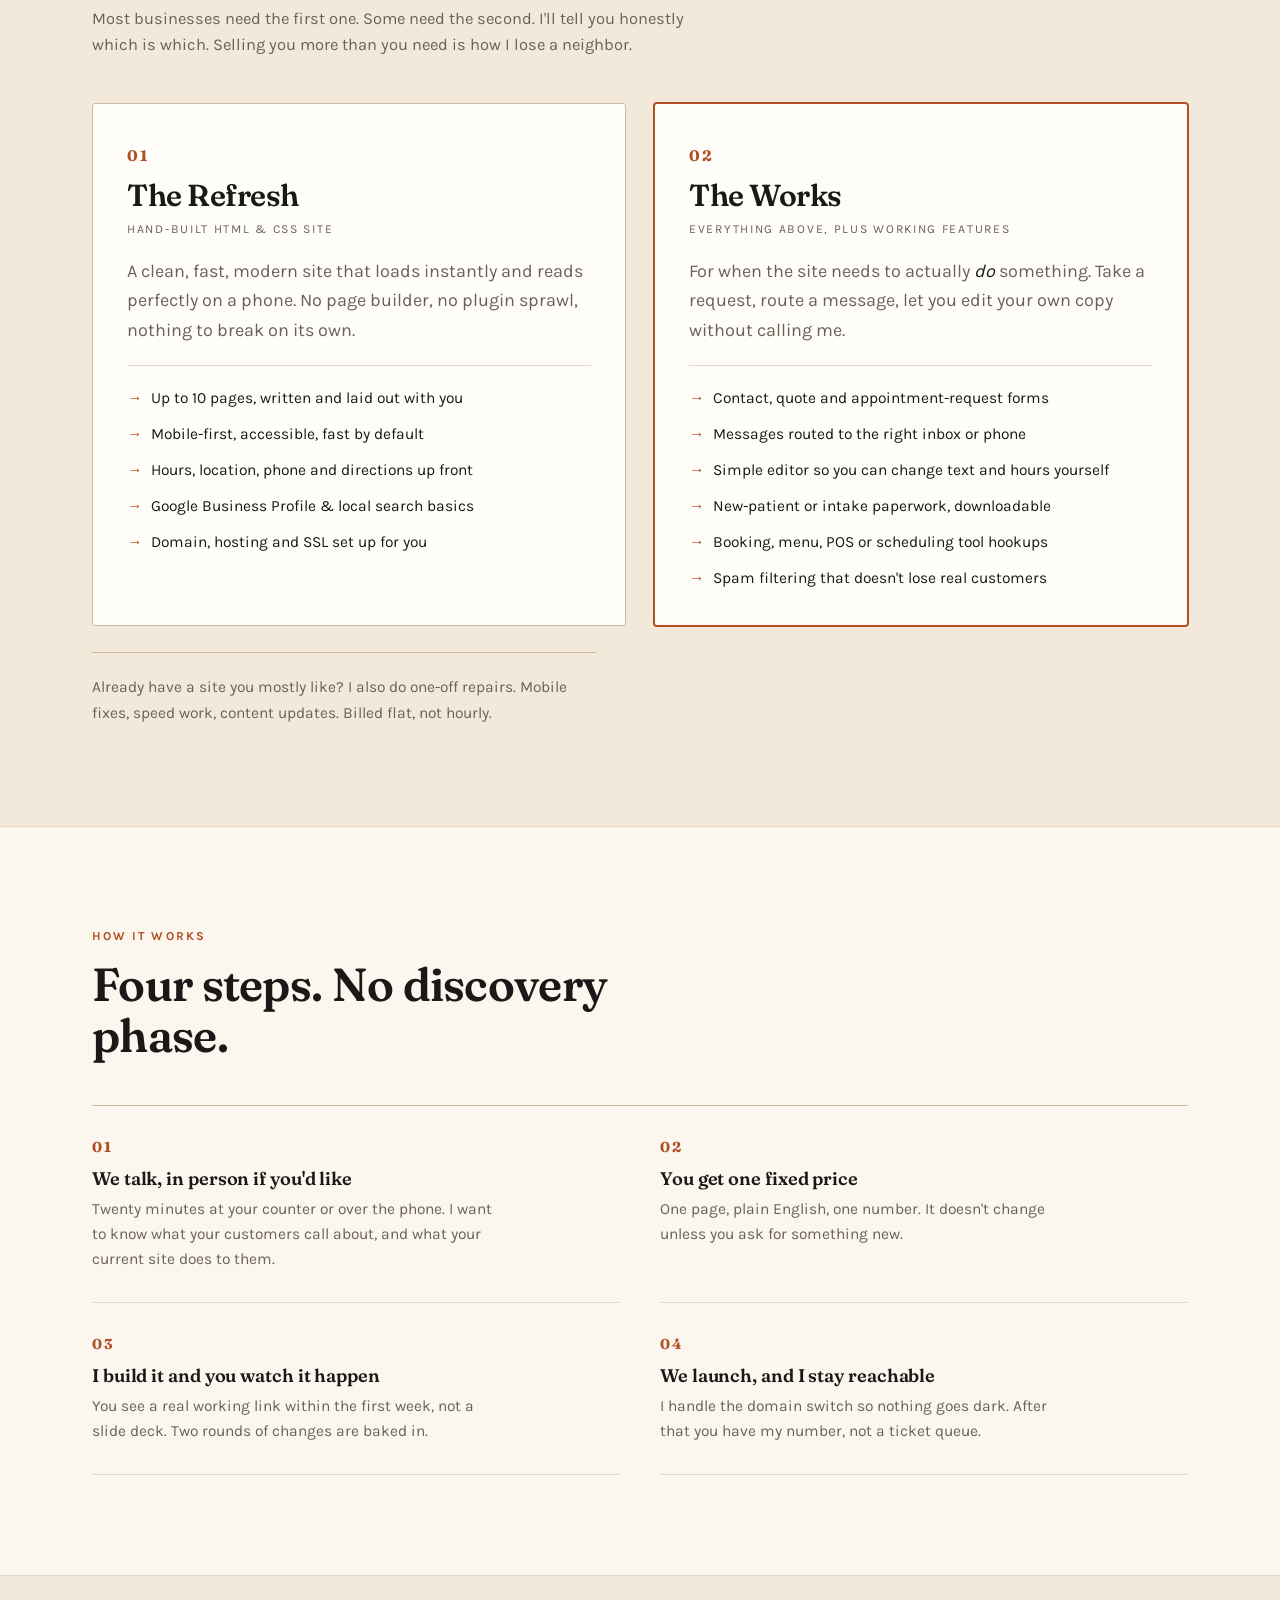
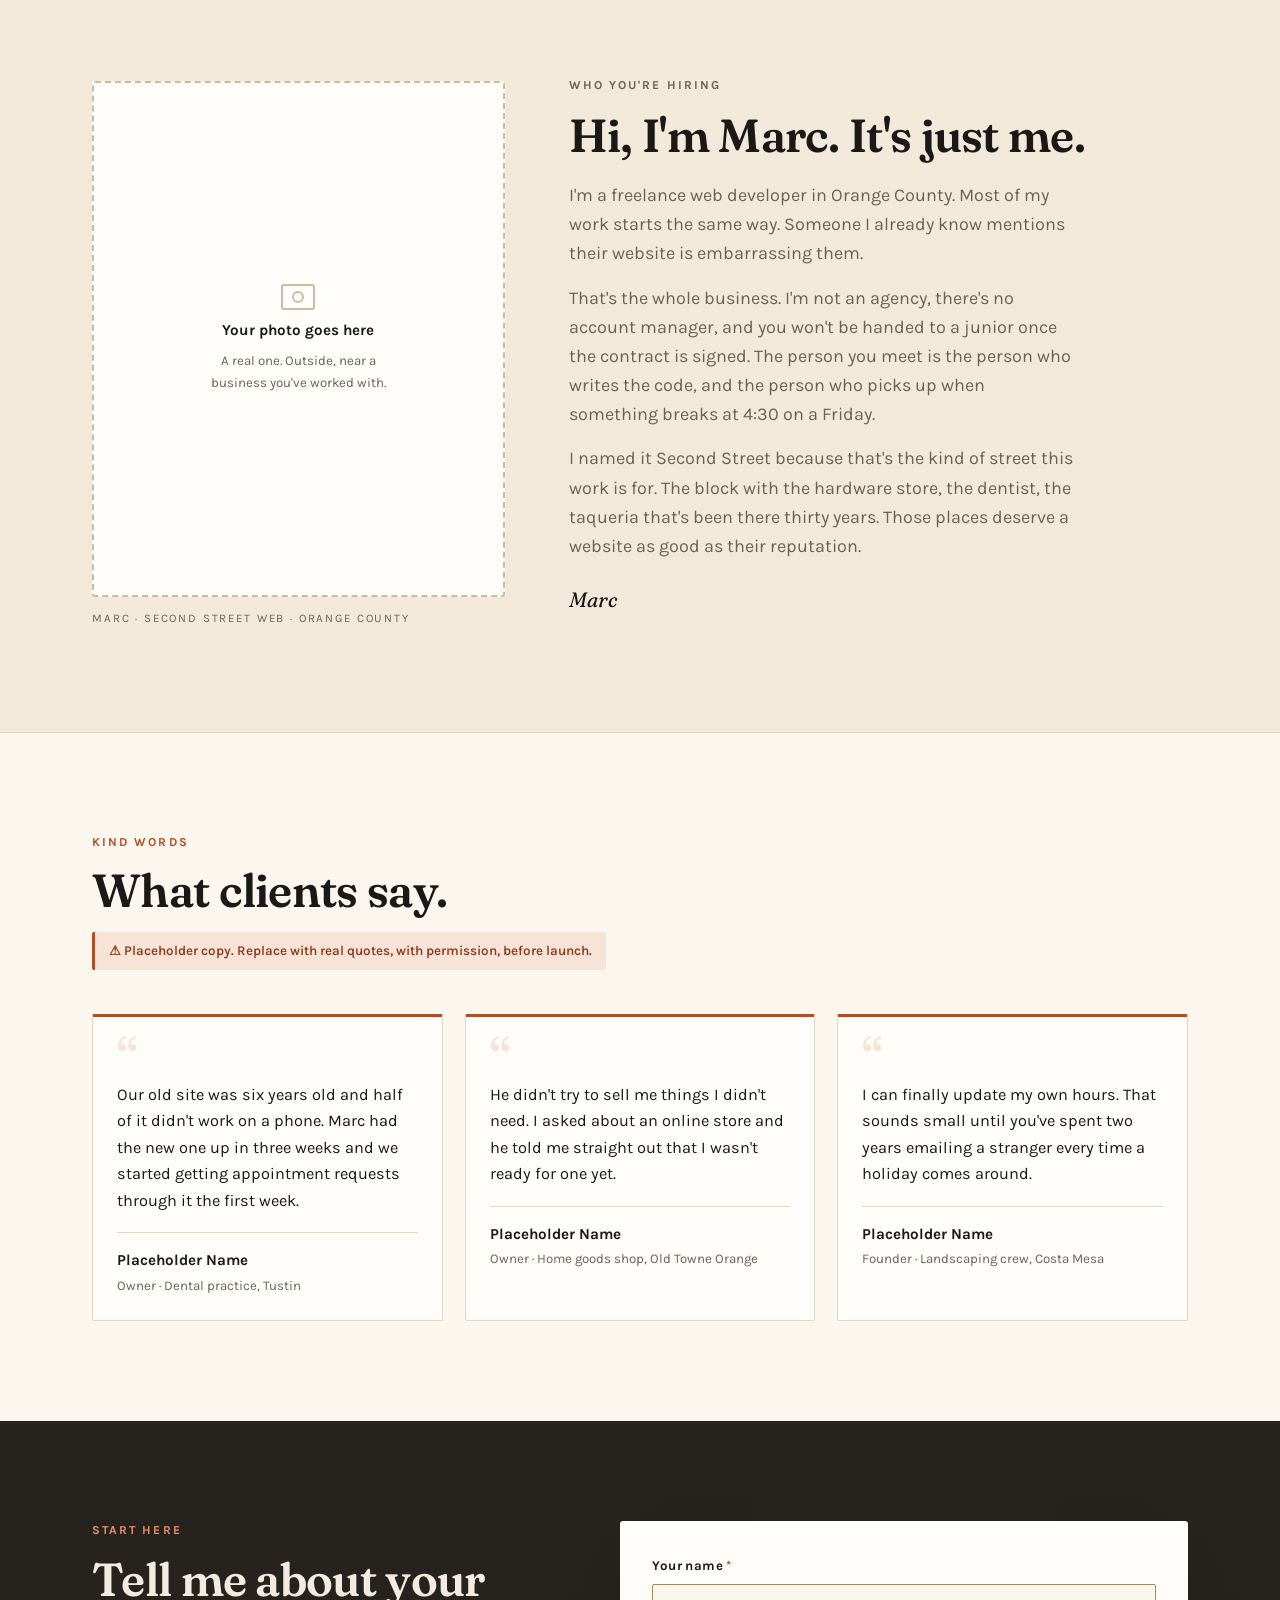
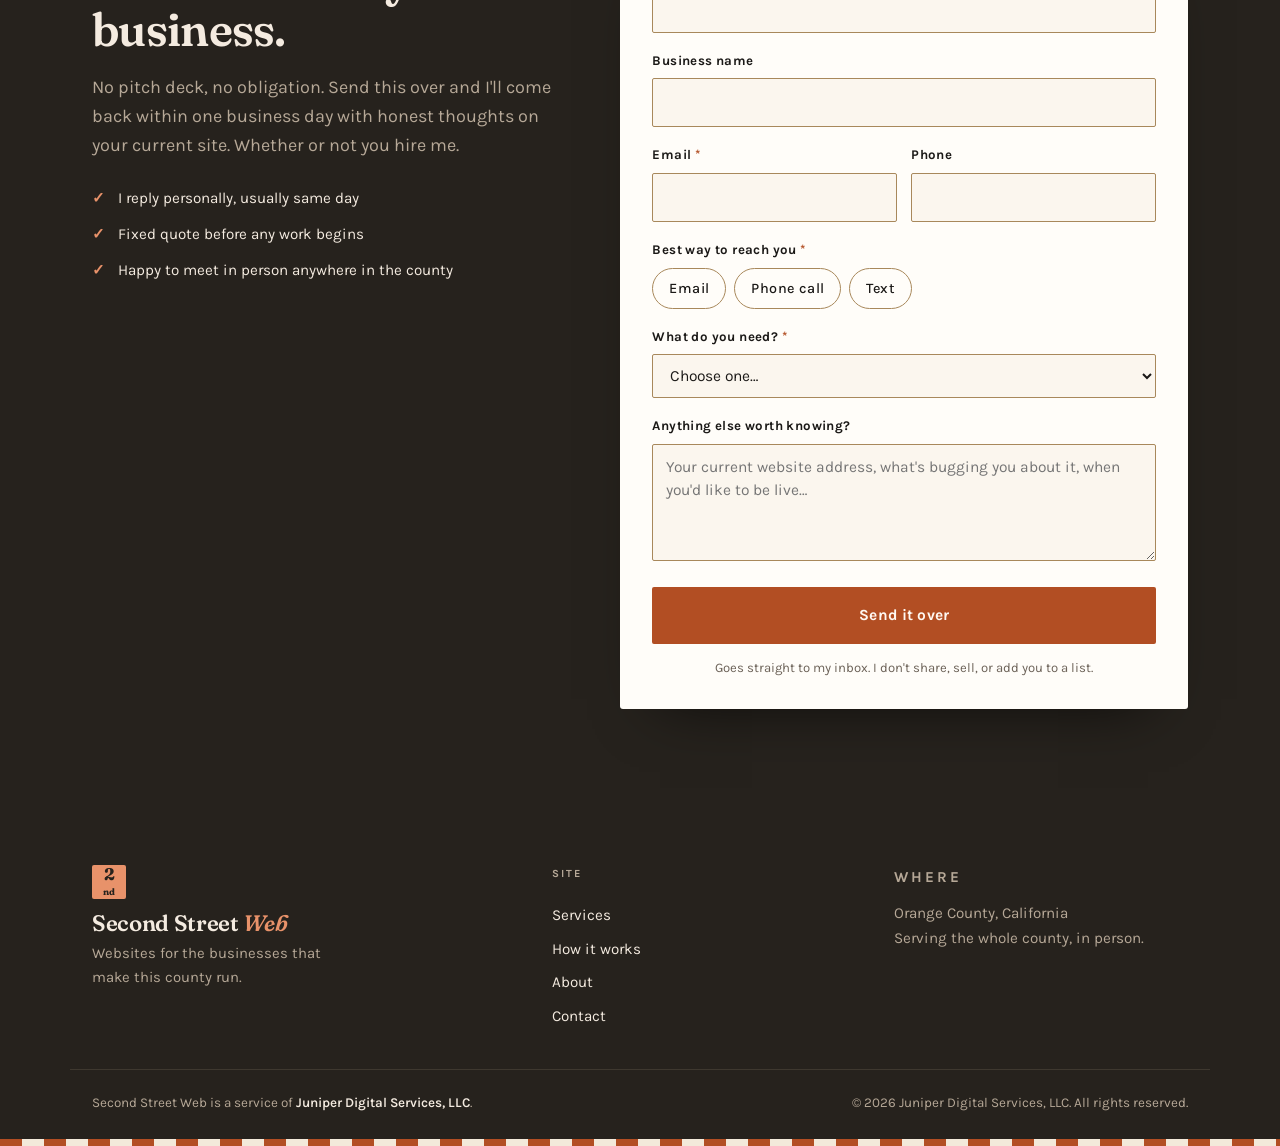
==== commit 8f5a2154: "Rewrite copy in a plainer voice Removes every em dash across all four pages and breaks the long qual" ====
--- a/index.html
+++ b/index.html
@@ -3,8 +3,8 @@
 <head>
 <meta charset="utf-8">
 <meta name="viewport" content="width=device-width, initial-scale=1">
-<title>Second Street Web — Websites for Orange County small businesses</title>
-<meta name="description" content="Second Street Web rebuilds dated, slow websites for Orange County small businesses — retail, healthcare, trades and services. Modern, fast, mobile-first. Fixed quotes, no agency retainers.">
+<title>Second Street Web | Websites for Orange County small businesses</title>
+<meta name="description" content="Second Street Web rebuilds dated, slow websites for Orange County small businesses. Retail, healthcare, trades and services. Modern, fast, mobile-first. Fixed quotes, no agency retainers.">
 <link rel="preload" href="fonts/fraunces-var.woff2" as="font" type="font/woff2" crossorigin>
 <link rel="preload" href="fonts/karla-var.woff2" as="font" type="font/woff2" crossorigin>
 <link rel="stylesheet" href="styles.css">
@@ -51,8 +51,8 @@
         <p class="eyebrow">Orange County, California</p>
         <h1>Your business earned its reputation.<br>
           <span class="accent">Your website should show it.</span></h1>
-        <p class="lede">I rebuild dated, slow, hard-to-use websites for local small businesses —
-          shops, clinics, studios and trades. Modern, fast, and built mobile-first,
+        <p class="lede">I rebuild slow, outdated websites for local small businesses.
+          Shops, clinics, studios and trades. Modern, fast, built for phones first,
           without agency pricing.</p>
         <div class="hero-actions">
           <a class="btn" href="#contact">Get a fixed quote</a>
@@ -118,7 +118,7 @@
         <p class="eyebrow">What I build</p>
         <h2>Two ways to work together.</h2>
         <p class="section-sub">Most businesses need the first one. Some need the second. I'll tell you
-          honestly which is which — talking you into more than you need is how you lose a neighbor.</p>
+          honestly which is which. Selling you more than you need is how I lose a neighbor.</p>
       </div>
 
       <div class="tiers">
@@ -141,7 +141,7 @@
           <p class="tier-num">02</p>
           <h3 class="tier-name">The Works</h3>
           <p class="tier-kind">Everything above, plus working features</p>
-          <p class="tier-desc">For when the site needs to actually <em>do</em> something — take a request,
+          <p class="tier-desc">For when the site needs to actually <em>do</em> something. Take a request,
             route a message, let you edit your own copy without calling me.</p>
           <ul class="tier-list">
             <li>Contact, quote and appointment-request forms</li>
@@ -154,8 +154,8 @@
         </article>
       </div>
 
-      <p class="tiers-note">Already have a site you mostly like? I also do one-off repairs —
-        mobile fixes, speed work, and content updates — billed flat, not hourly.</p>
+      <p class="tiers-note">Already have a site you mostly like? I also do one-off repairs.
+        Mobile fixes, speed work, content updates. Billed flat, not hourly.</p>
     </div>
   </section>
 
@@ -169,8 +169,8 @@
       <ol class="steps">
         <li><span class="step-num">01</span>
           <h3>We talk, in person if you'd like</h3>
-          <p>Twenty minutes at your counter or over the phone. What your customers actually
-            call about, and what your current site does to them.</p></li>
+          <p>Twenty minutes at your counter or over the phone. I want to know what your
+            customers call about, and what your current site does to them.</p></li>
         <li><span class="step-num">02</span>
           <h3>You get one fixed price</h3>
           <p>One page, plain English, one number. It doesn't change unless you ask for
@@ -182,7 +182,7 @@
         <li><span class="step-num">04</span>
           <h3>We launch, and I stay reachable</h3>
           <p>I handle the domain switch so nothing goes dark. After that you have my
-            number — not a ticket queue.</p></li>
+            number, not a ticket queue.</p></li>
       </ol>
     </div>
   </section>
@@ -201,17 +201,17 @@
       </div>
       <div class="about-copy">
         <p class="eyebrow">Who you're hiring</p>
-        <h2>Hi — I'm Marc. It's just me.</h2>
-        <p>I'm a freelance web developer in Orange County, and most of my work starts the same
-          way: someone I already know mentions their website is embarrassing them.</p>
+        <h2>Hi, I'm Marc. It's just me.</h2>
+        <p>I'm a freelance web developer in Orange County. Most of my work starts the same
+          way. Someone I already know mentions their website is embarrassing them.</p>
         <p>That's the whole business. I'm not an agency, there's no account manager, and you
           won't be handed to a junior once the contract is signed. The person you meet is the
           person who writes the code, and the person who picks up when something breaks at
           4:30 on a Friday.</p>
-        <p>I named it Second Street because that's the kind of street this work is for — the
-          block with the hardware store, the dentist, the taqueria that's been there thirty
-          years. Those places deserve a website as good as their reputation.</p>
-        <p class="signature">— Marc</p>
+        <p>I named it Second Street because that's the kind of street this work is for.
+          The block with the hardware store, the dentist, the taqueria that's been there
+          thirty years. Those places deserve a website as good as their reputation.</p>
+        <p class="signature">Marc</p>
       </div>
     </div>
   </section>
@@ -222,7 +222,7 @@
       <div class="section-head">
         <p class="eyebrow">Kind words</p>
         <h2>What clients say.</h2>
-        <p class="section-sub placeholder-warning">⚠ Placeholder copy — replace with real quotes,
+        <p class="section-sub placeholder-warning">⚠ Placeholder copy. Replace with real quotes,
           with permission, before launch.</p>
       </div>
       <div class="quotes">
@@ -256,7 +256,7 @@
         <p class="eyebrow">Start here</p>
         <h2>Tell me about your business.</h2>
         <p>No pitch deck, no obligation. Send this over and I'll come back within one business
-          day with honest thoughts on your current site — whether or not you hire me.</p>
+          day with honest thoughts on your current site. Whether or not you hire me.</p>
         <ul class="contact-points">
           <li>I reply personally, usually same day</li>
           <li>Fixed quote before any work begins</li>
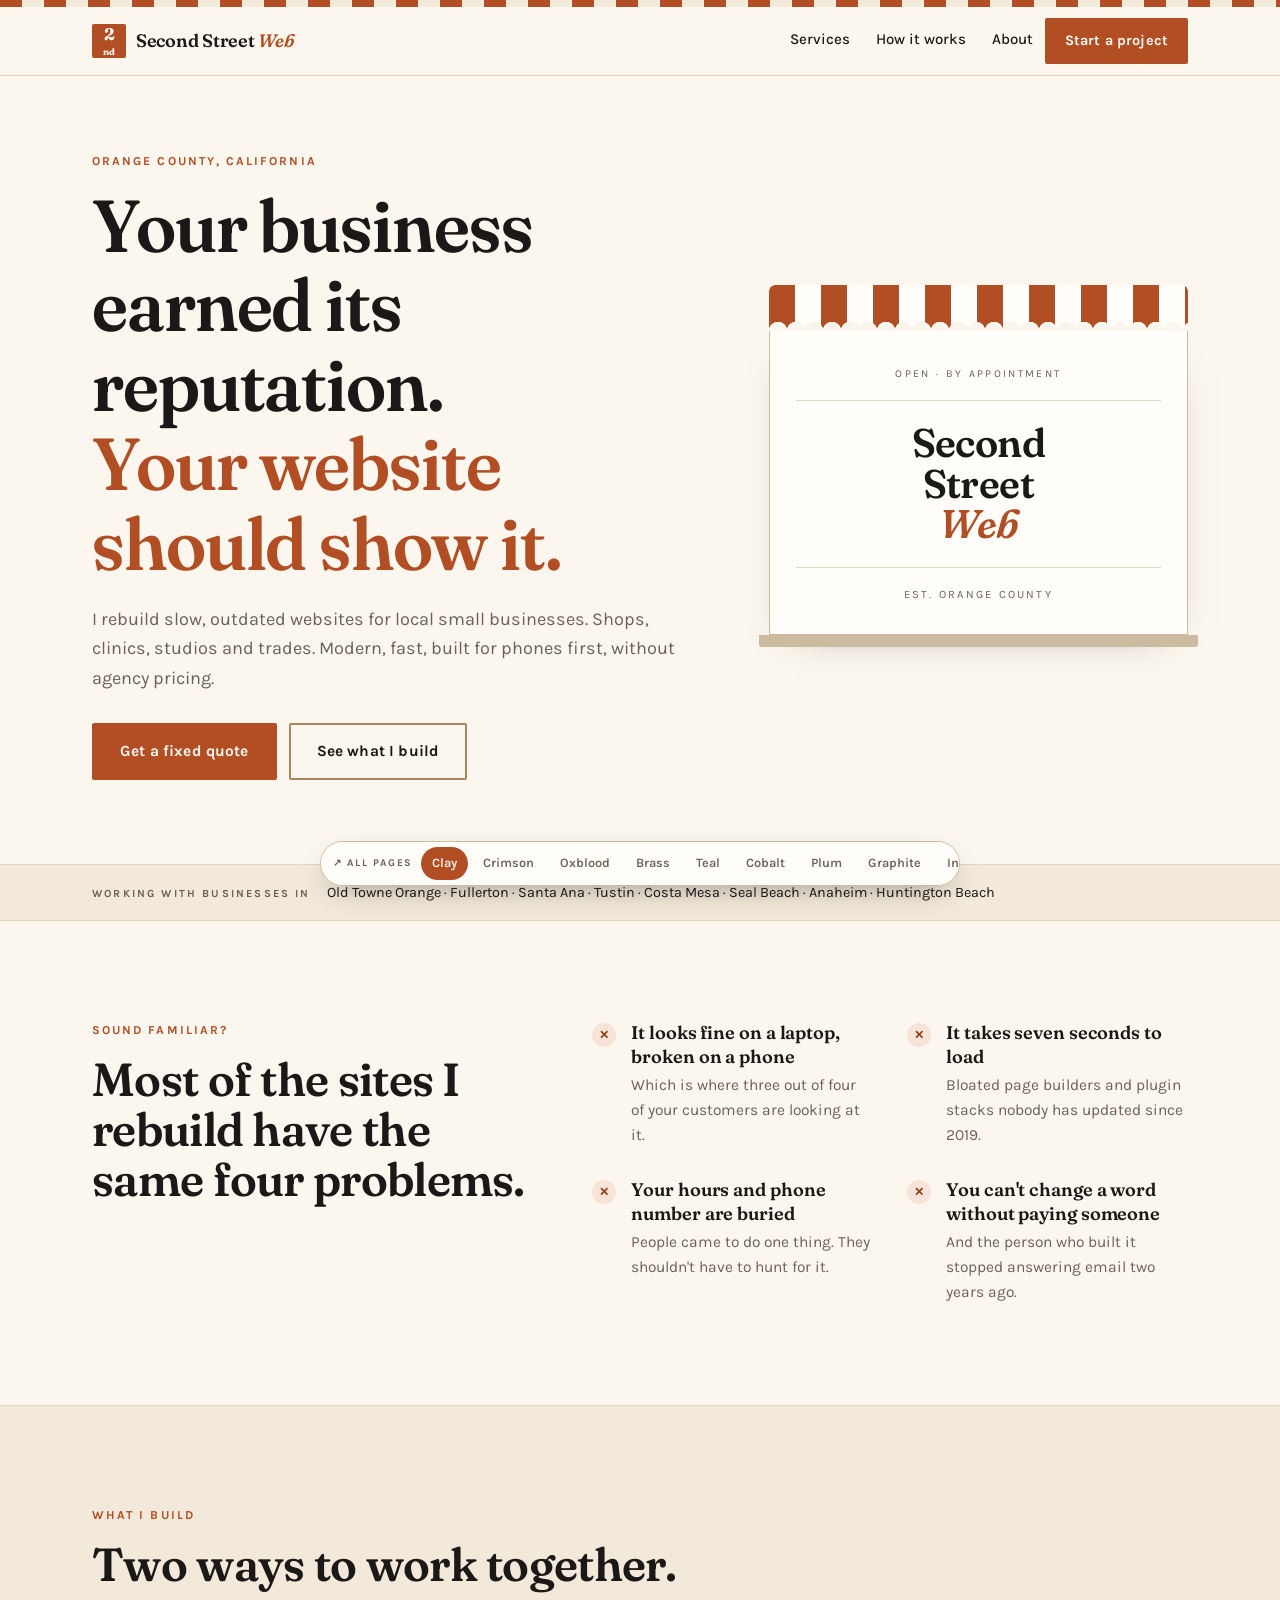
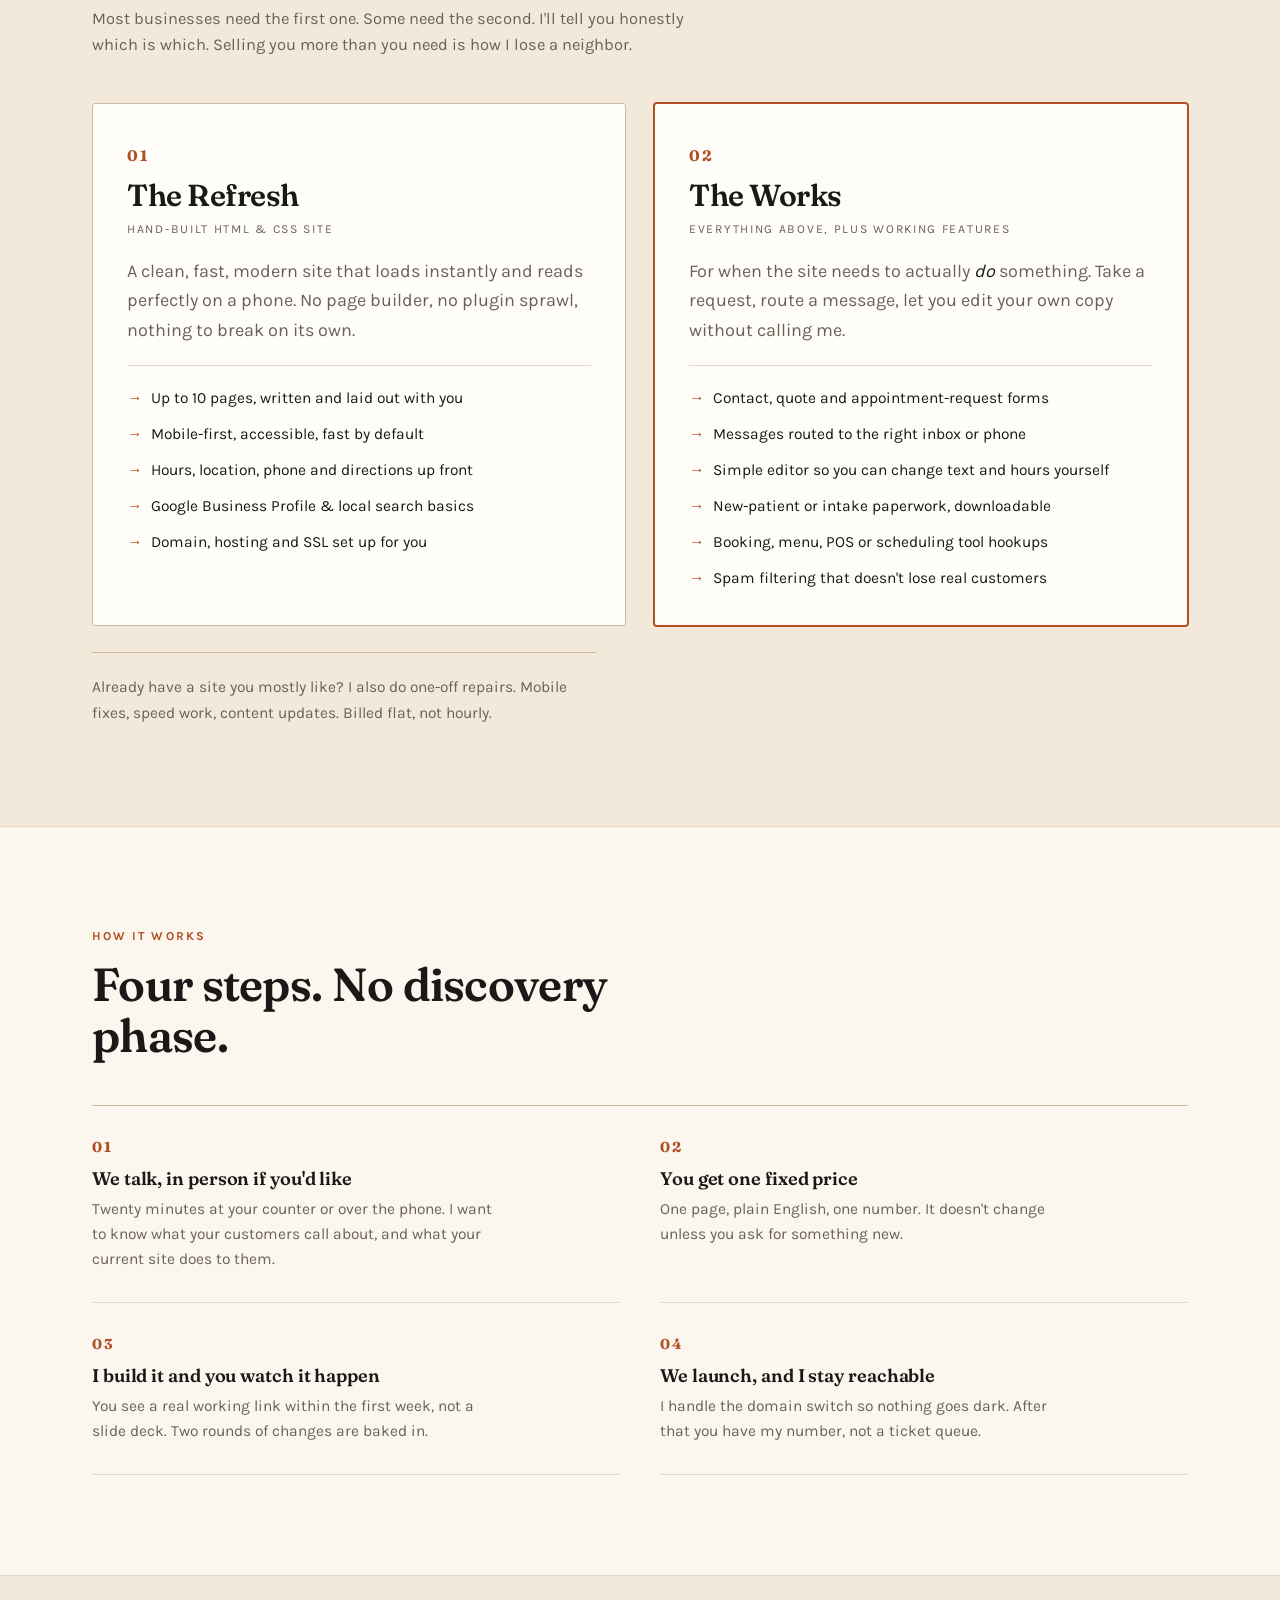
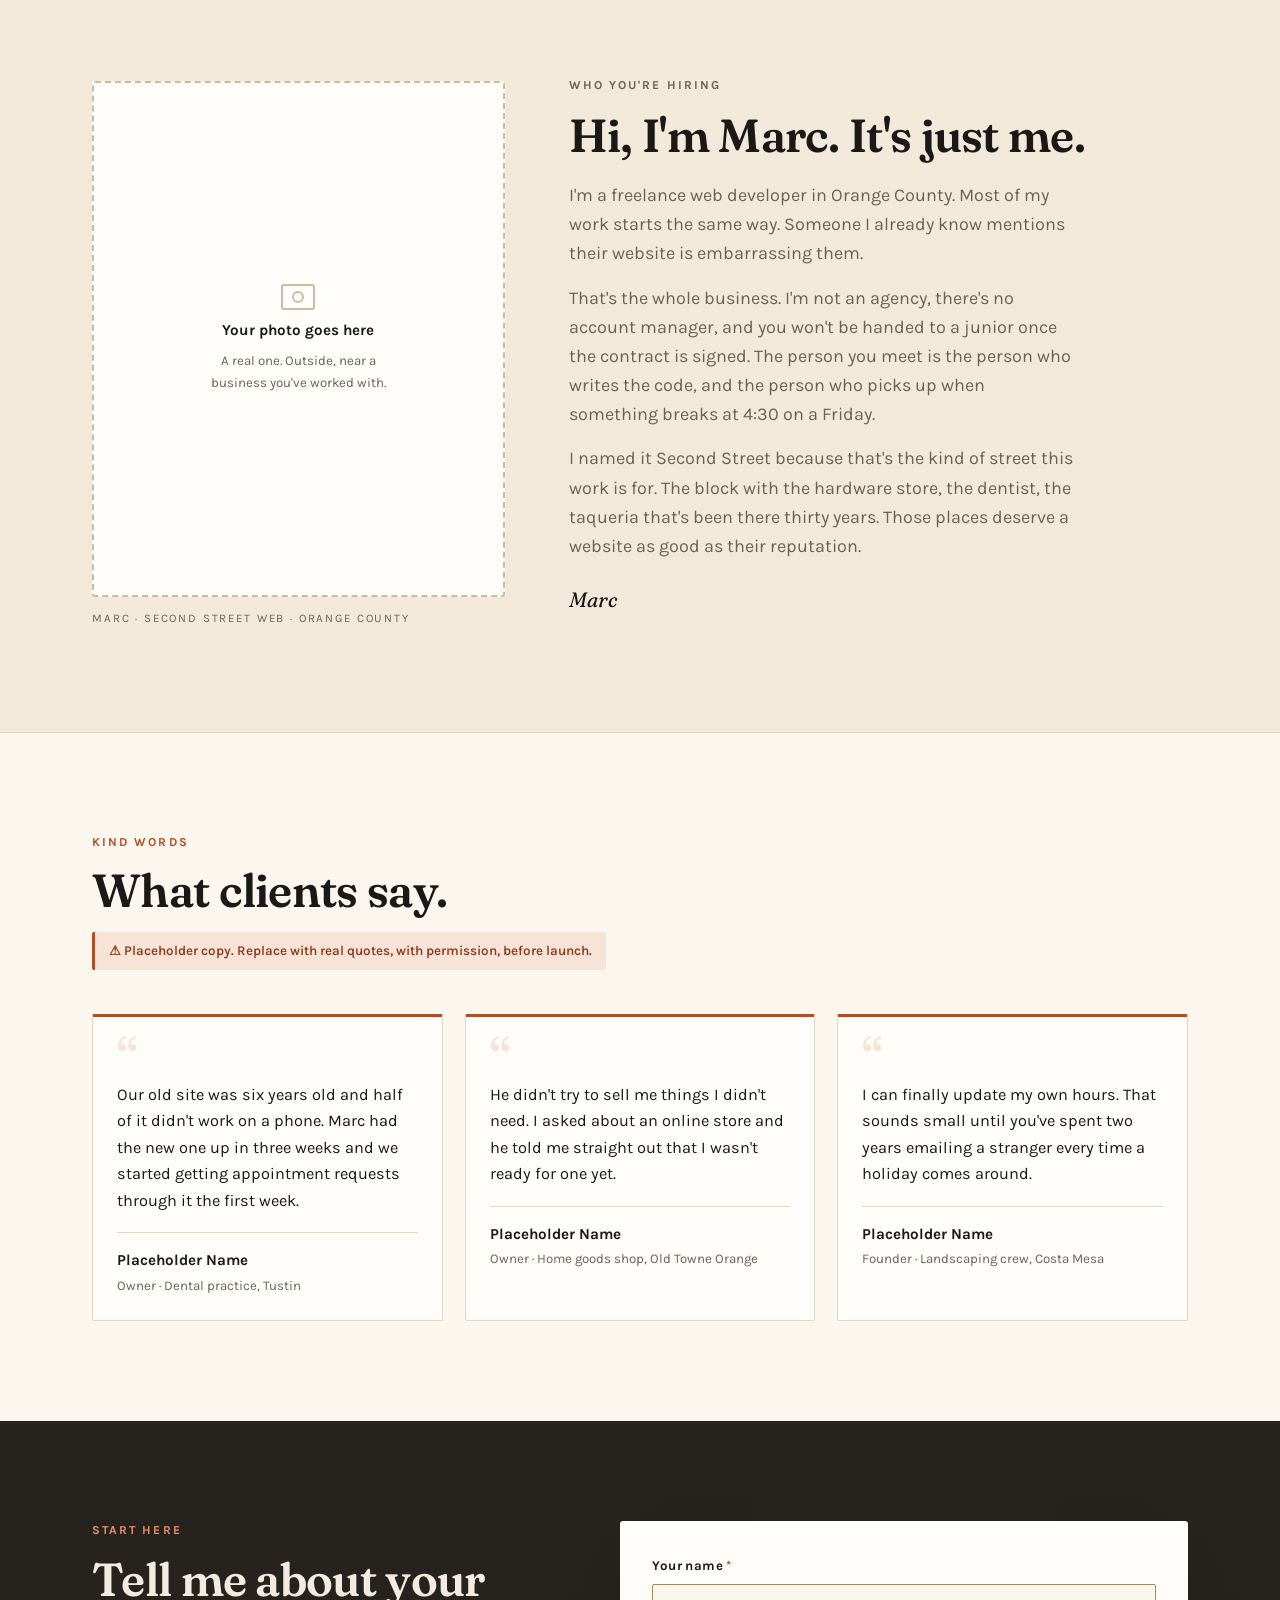
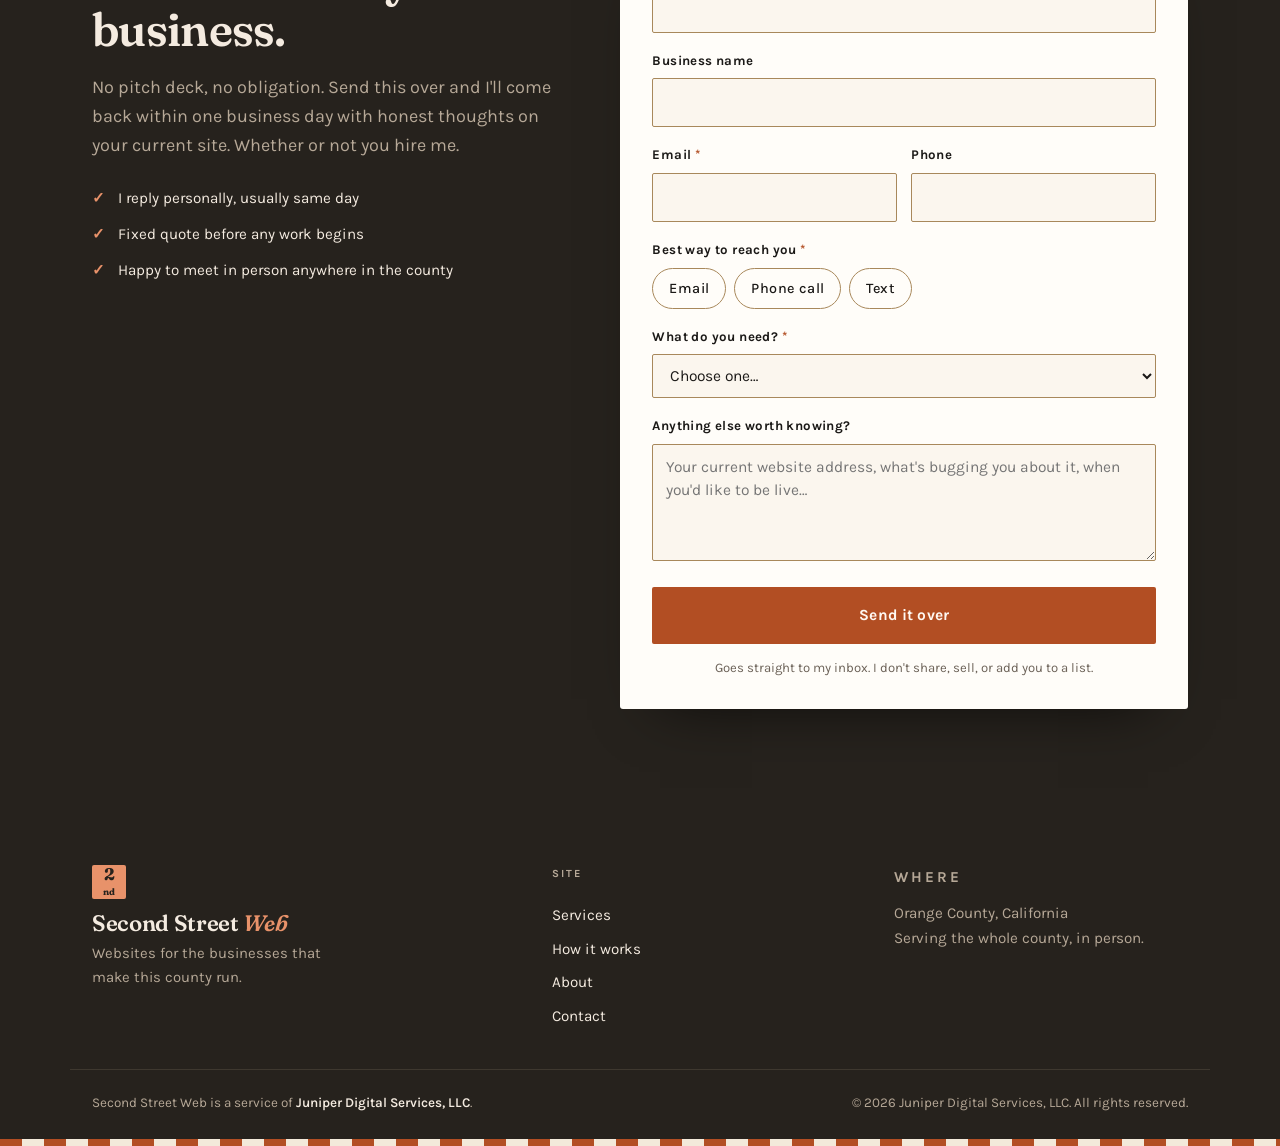
==== commit e3e0f7a1: "Add a review index at /lab/ and disable Jekyll /lab/ had no index.html, so GitHub Pages' default Jek" ====
--- a/index.html
+++ b/index.html
@@ -265,8 +265,9 @@
       </div>
 
       <form class="contact-form" action="https://api.web3forms.com/submit" method="POST">
-        <!-- TODO: paste your Web3Forms access key (free at web3forms.com) -->
-        <input type="hidden" name="access_key" value="YOUR-WEB3FORMS-ACCESS-KEY">
+        <!-- Web3Forms public access key. Public by design: it only identifies
+             the destination inbox and cannot be used to read submissions. -->
+        <input type="hidden" name="access_key" value="128522b2-46a1-47de-a74b-624902c74c3e">
         <input type="hidden" name="subject" value="New inquiry from secondstreetweb.com">
         <input type="hidden" name="from_name" value="Second Street Web">
         <!-- Optional: send people to your own thank-you page after submitting -->
@@ -360,7 +361,7 @@
 
 <!-- Review-only palette switcher. Delete this block and theme.js before launch. -->
 <div class="theme-switch" role="group" aria-label="Preview palette">
-  <span class="theme-switch-label">Preview</span>
+  <a class="theme-switch-label" href="lab/index.html" style="text-decoration:none">↗ All pages</a>
   <button type="button" data-theme-set="clay">Clay</button>
   <button type="button" data-theme-set="crimson">Crimson</button>
   <button type="button" data-theme-set="oxblood">Oxblood</button>
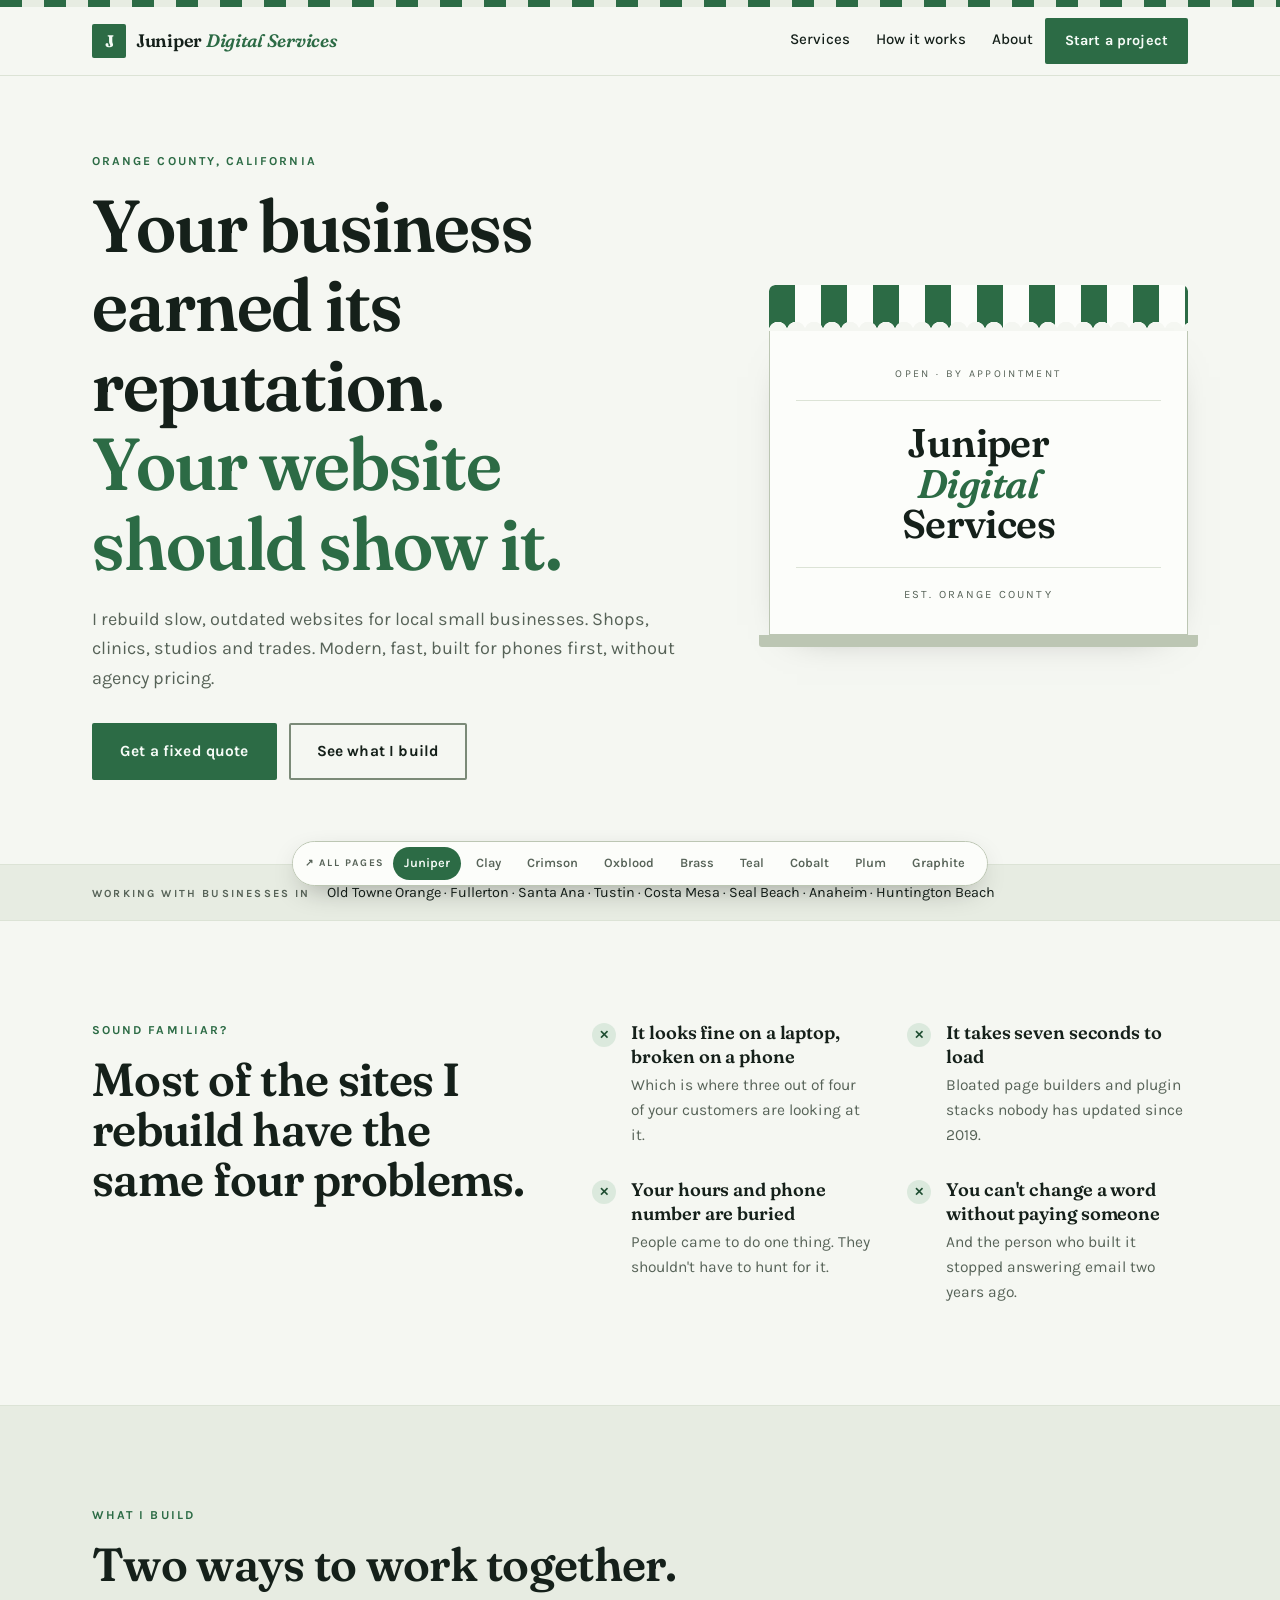
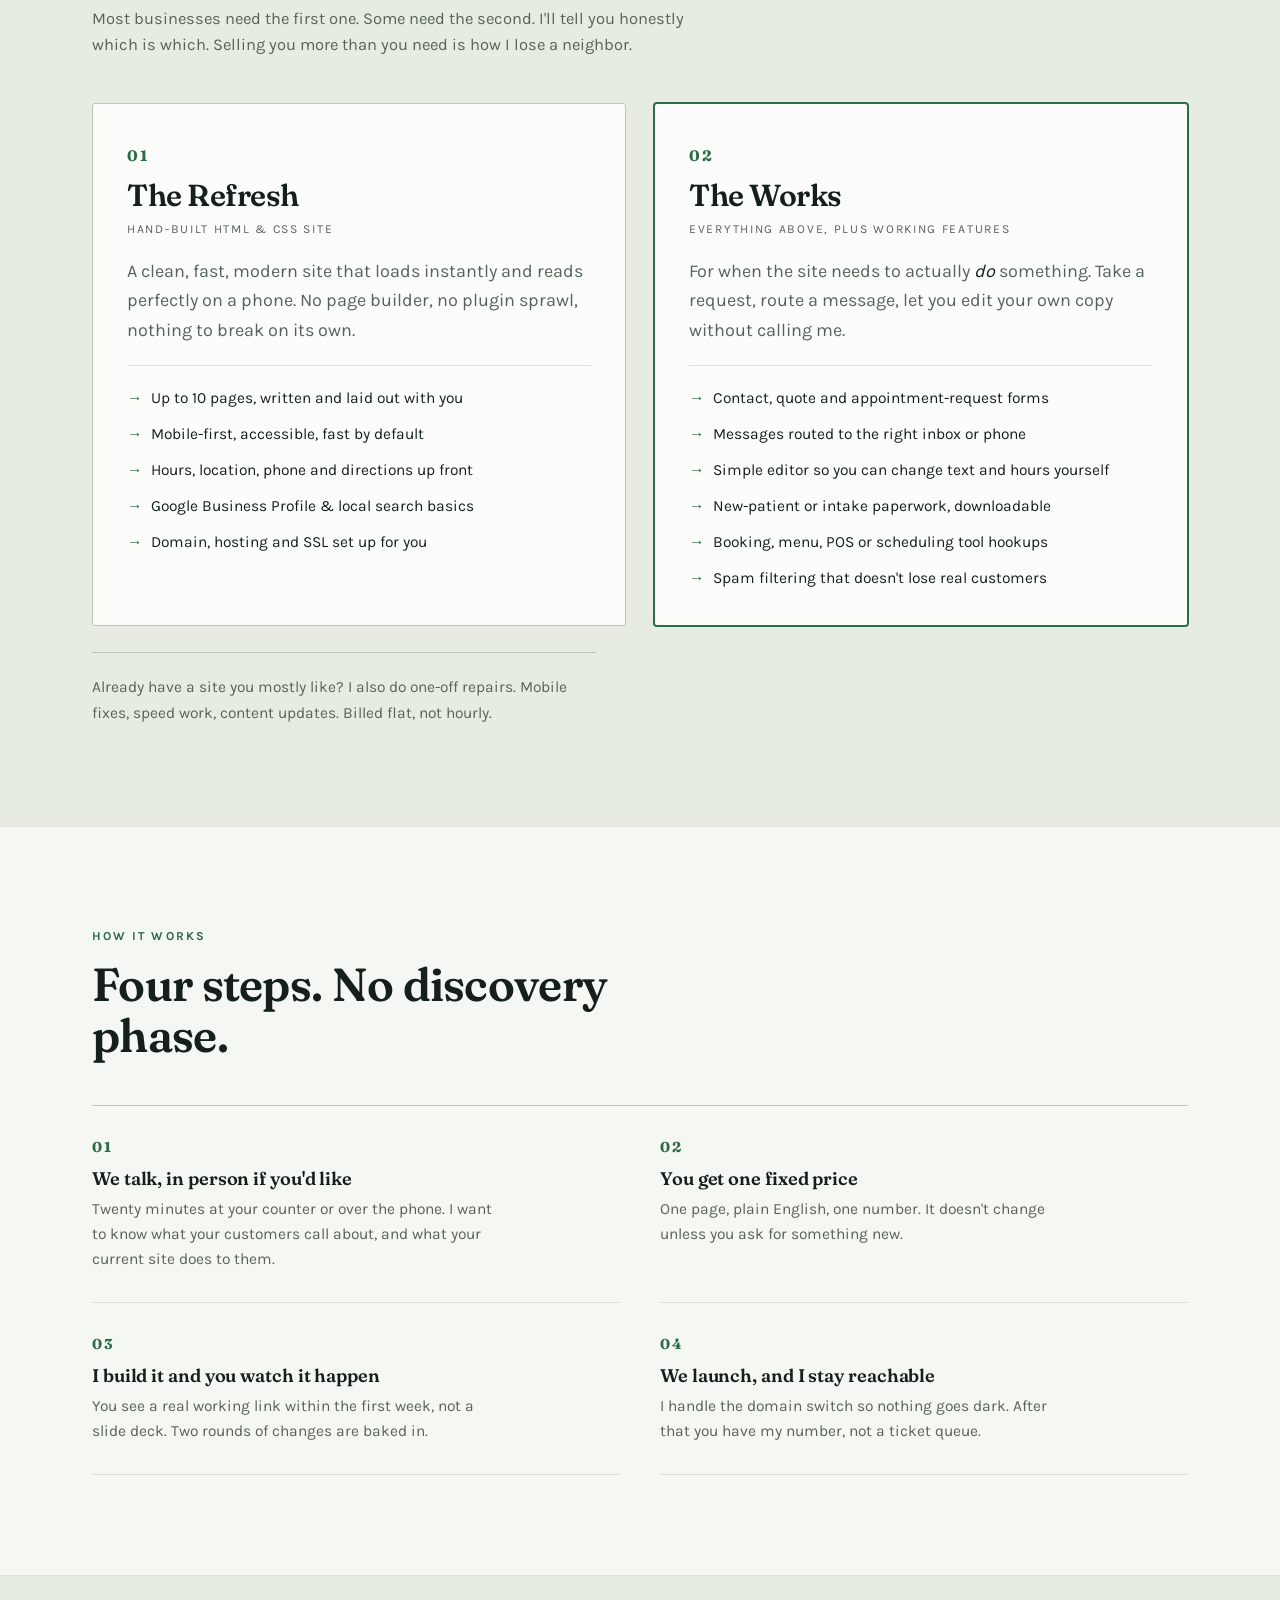
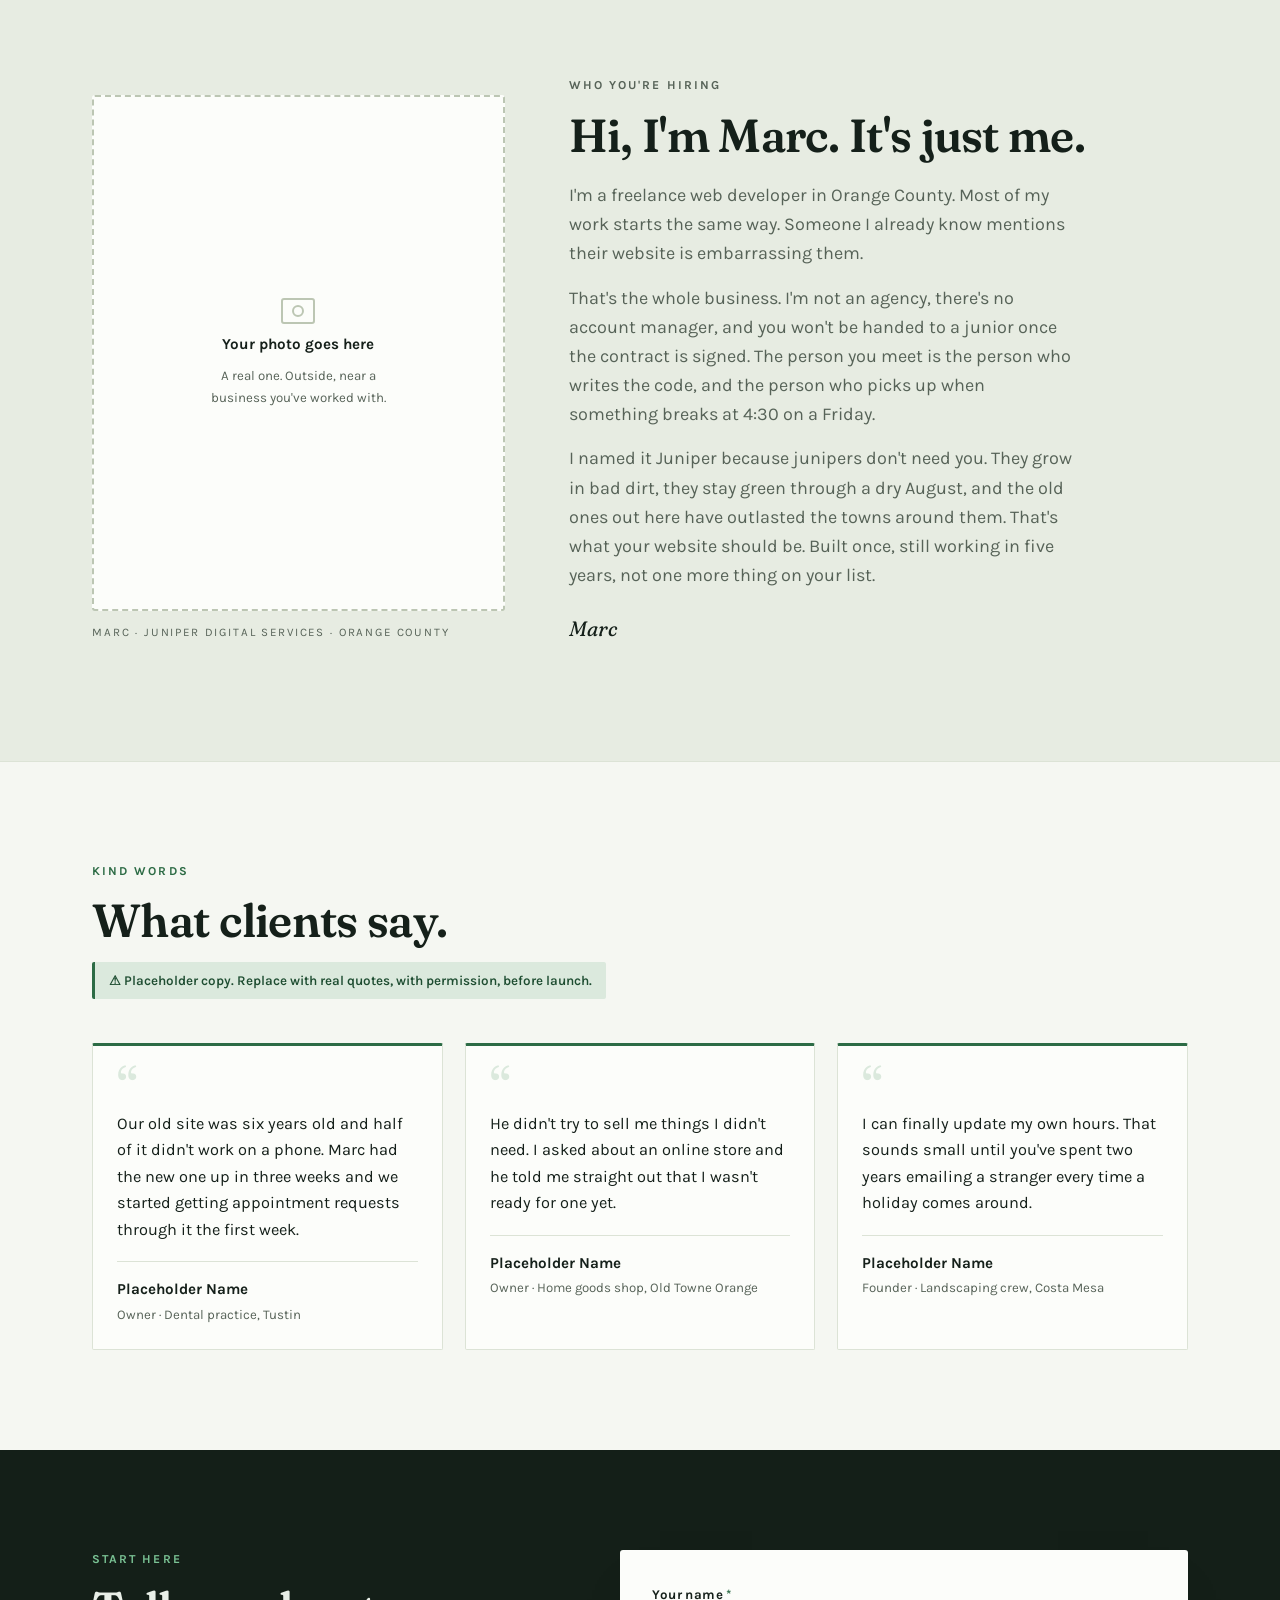
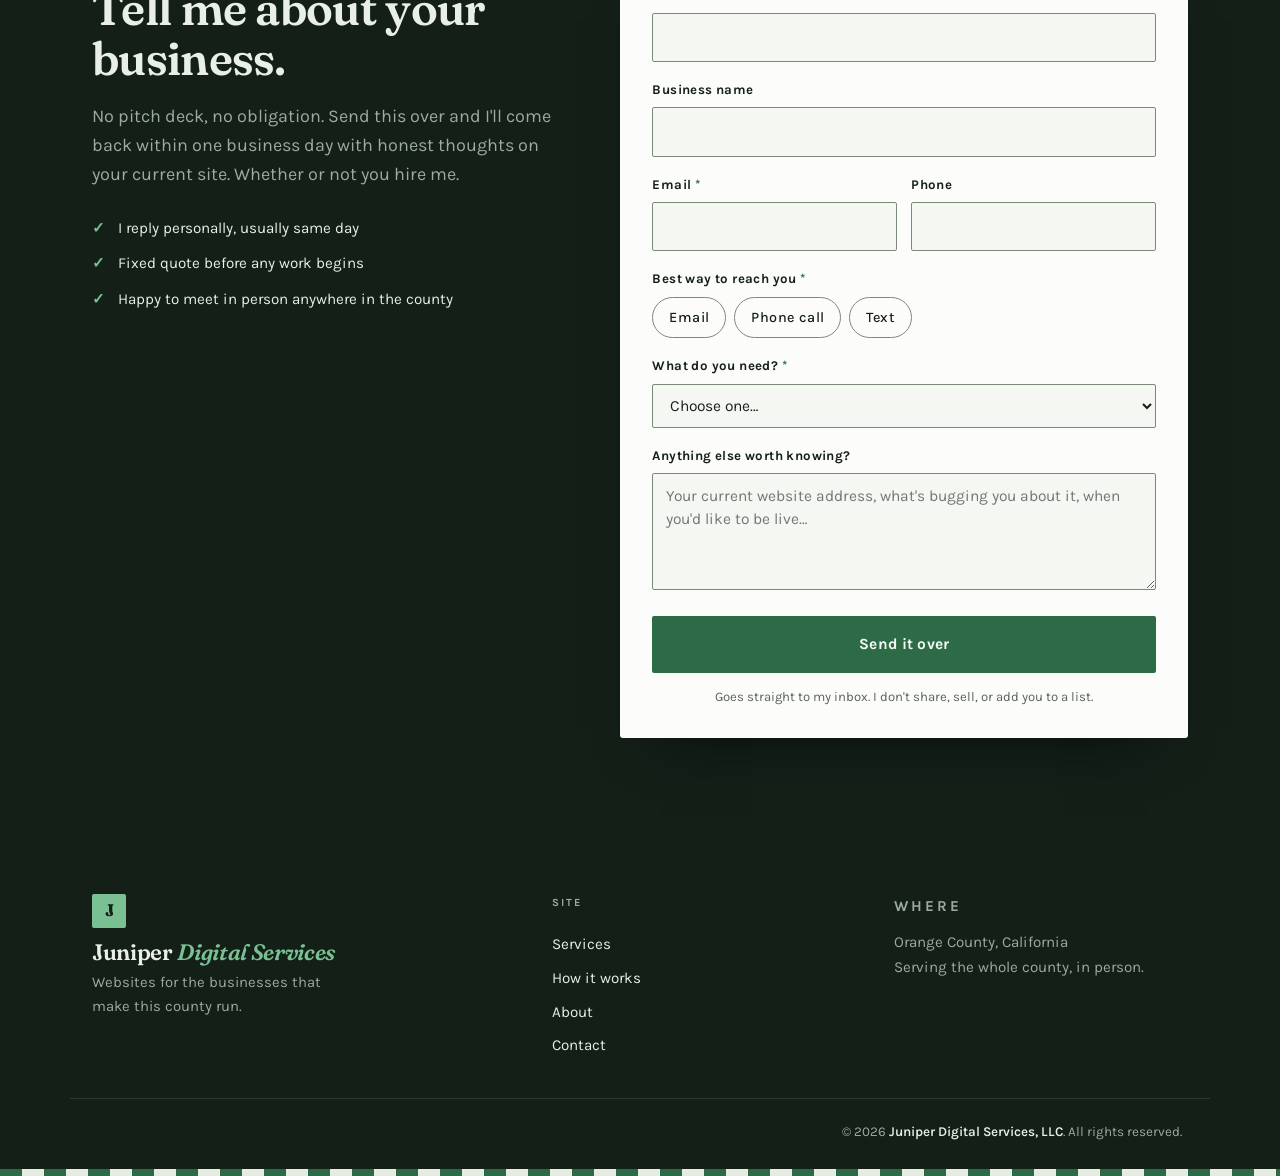
==== commit 5060f073: "Rebrand as Juniper Digital Services Promote the LLC that was already in the footer to the site and b" ====
--- a/index.html
+++ b/index.html
@@ -1,10 +1,10 @@
 <!DOCTYPE html>
-<html lang="en" data-theme="clay">
+<html lang="en" data-theme="juniper">
 <head>
 <meta charset="utf-8">
 <meta name="viewport" content="width=device-width, initial-scale=1">
-<title>Second Street Web | Websites for Orange County small businesses</title>
-<meta name="description" content="Second Street Web rebuilds dated, slow websites for Orange County small businesses. Retail, healthcare, trades and services. Modern, fast, mobile-first. Fixed quotes, no agency retainers.">
+<title>Juniper Digital Services | Websites for Orange County small businesses</title>
+<meta name="description" content="Juniper Digital Services rebuilds dated, slow websites for Orange County small businesses. Retail, healthcare, trades and services. Modern, fast, mobile-first. Fixed quotes, no agency retainers.">
 <link rel="preload" href="fonts/fraunces-var.woff2" as="font" type="font/woff2" crossorigin>
 <link rel="preload" href="fonts/karla-var.woff2" as="font" type="font/woff2" crossorigin>
 <link rel="stylesheet" href="styles.css">
@@ -16,8 +16,8 @@
 <header class="site-header">
   <div class="wrap header-inner">
     <a class="wordmark" href="#top">
-      <span class="wordmark-mark" aria-hidden="true">2<span>nd</span></span>
-      <span class="wordmark-text">Second Street <em>Web</em></span>
+      <span class="wordmark-mark" aria-hidden="true">J</span>
+      <span class="wordmark-text">Juniper <em>Digital Services</em></span>
     </a>
     <nav class="site-nav" aria-label="Main">
       <a href="#services">Services</a>
@@ -60,11 +60,11 @@
         </div>
       </div>
 
-      <aside class="storefront" aria-label="Second Street Web storefront">
+      <aside class="storefront" aria-label="Juniper Digital Services storefront">
         <div class="storefront-awning" aria-hidden="true"></div>
         <div class="storefront-window">
           <p class="storefront-hours">Open · by appointment</p>
-          <p class="storefront-sign">Second<br>Street<br><em>Web</em></p>
+          <p class="storefront-sign">Juniper<br><em>Digital</em><br>Services</p>
           <p class="storefront-addr">Est. Orange County</p>
         </div>
         <div class="storefront-stoop" aria-hidden="true"></div>
@@ -197,7 +197,7 @@
           <span class="photo-slot-text">Your photo goes here</span>
           <span class="photo-slot-hint">A real one. Outside, near a business you've worked with.</span>
         </div>
-        <p class="about-caption">Marc · Second Street Web · Orange County</p>
+        <p class="about-caption">Marc · Juniper Digital Services · Orange County</p>
       </div>
       <div class="about-copy">
         <p class="eyebrow">Who you're hiring</p>
@@ -208,9 +208,10 @@
           won't be handed to a junior once the contract is signed. The person you meet is the
           person who writes the code, and the person who picks up when something breaks at
           4:30 on a Friday.</p>
-        <p>I named it Second Street because that's the kind of street this work is for.
-          The block with the hardware store, the dentist, the taqueria that's been there
-          thirty years. Those places deserve a website as good as their reputation.</p>
+        <p>I named it Juniper because junipers don't need you. They grow in bad dirt, they
+          stay green through a dry August, and the old ones out here have outlasted the towns
+          around them. That's what your website should be. Built once, still working in five
+          years, not one more thing on your list.</p>
         <p class="signature">Marc</p>
       </div>
     </div>
@@ -268,10 +269,10 @@
         <!-- Web3Forms public access key. Public by design: it only identifies
              the destination inbox and cannot be used to read submissions. -->
         <input type="hidden" name="access_key" value="128522b2-46a1-47de-a74b-624902c74c3e">
-        <input type="hidden" name="subject" value="New inquiry from secondstreetweb.com">
-        <input type="hidden" name="from_name" value="Second Street Web">
+        <input type="hidden" name="subject" value="New inquiry from Juniper (home)">
+        <input type="hidden" name="from_name" value="Juniper Digital Services">
         <!-- Optional: send people to your own thank-you page after submitting -->
-        <!-- <input type="hidden" name="redirect" value="https://secondstreetweb.com/thanks.html"> -->
+        <!-- <input type="hidden" name="redirect" value="https://YOUR-DOMAIN/thanks.html"> -->
         <!-- Honeypot: hidden from people, filled in by bots -->
         <input type="checkbox" name="botcheck" class="hp" tabindex="-1" autocomplete="off">
 
@@ -335,8 +336,8 @@
 <footer class="site-footer">
   <div class="wrap footer-grid">
     <div class="footer-brand">
-      <span class="wordmark-mark" aria-hidden="true">2<span>nd</span></span>
-      <p class="footer-name">Second Street <em>Web</em></p>
+      <span class="wordmark-mark" aria-hidden="true">J</span>
+      <p class="footer-name">Juniper <em>Digital Services</em></p>
       <p class="footer-tag">Websites for the businesses that make this county run.</p>
     </div>
     <nav class="footer-nav" aria-label="Footer">
@@ -353,8 +354,7 @@
     </div>
   </div>
   <div class="wrap footer-legal">
-    <p>Second Street Web is a service of <strong>Juniper Digital Services, LLC</strong>.</p>
-    <p>&copy; <span id="year">2026</span> Juniper Digital Services, LLC. All rights reserved.</p>
+    <p>&copy; <span id="year">2026</span> <strong>Juniper Digital Services, LLC</strong>. All rights reserved.</p>
   </div>
   <div class="awning awning-foot" aria-hidden="true"></div>
 </footer>
@@ -362,6 +362,7 @@
 <!-- Review-only palette switcher. Delete this block and theme.js before launch. -->
 <div class="theme-switch" role="group" aria-label="Preview palette">
   <a class="theme-switch-label" href="lab/index.html" style="text-decoration:none">↗ All pages</a>
+  <button type="button" data-theme-set="juniper">Juniper</button>
   <button type="button" data-theme-set="clay">Clay</button>
   <button type="button" data-theme-set="crimson">Crimson</button>
   <button type="button" data-theme-set="oxblood">Oxblood</button>
--- a/styles.css
+++ b/styles.css
@@ -1,7 +1,7 @@
 /* =========================================================
-   Second Street Web — homepage
+   Juniper Digital Services — homepage
    Type:  Fraunces (display serif, SOFT+WONK axes) / Karla (humanist sans)
-   Theme: three palettes, switchable via ?theme=clay|navy|oxblood
+   Theme: ten palettes, switchable via ?theme=juniper|clay|teal|...
    ========================================================= */
 
 /* ---------- Self-hosted variable fonts ----------
@@ -35,11 +35,32 @@
 /* ---------- Palettes ----------
    Naming rule: a theme is named for the colour you'd call the site.
    For the light themes that's the accent (headline, buttons, awning);
-   for the one dark theme it's the ground. Nine themes, hues spaced so
+   for the one dark theme it's the ground. Ten themes, hues spaced so
    no two read as the same palette — see the audit note in README. */
 
+/* --- Cool off-white paper, evergreen accent (the namesake) --- */
+:root,
+[data-theme="juniper"] {
+  --paper:        #F5F7F2;
+  --paper-2:      #E7ECE2;
+  --card:         #FCFDFA;
+  --ink:          #15201A;
+  --ink-2:        #576358;
+  --line:         #DCE3D6;
+  --line-strong:  #BCC6B3;
+  --edge:         #7B8A78;
+  --accent:       #2C6B45;
+  --accent-deep:  #1E4D31;
+  --accent-soft:  #DBE9DD;
+  --on-accent:    #F5FBF6;
+  --band:         #141F18;
+  --band-ink:     #E9EFE8;
+  --band-ink-2:   #9AAC9C;
+  --band-line:    #2A382E;
+  --band-accent:  #79C193;
+}
+
 /* --- Cream paper, terracotta accent, warm dark bands --- */
-:root,
 [data-theme="clay"] {
   --paper:        #FBF6EE;
   --paper-2:      #F3E9DA;
